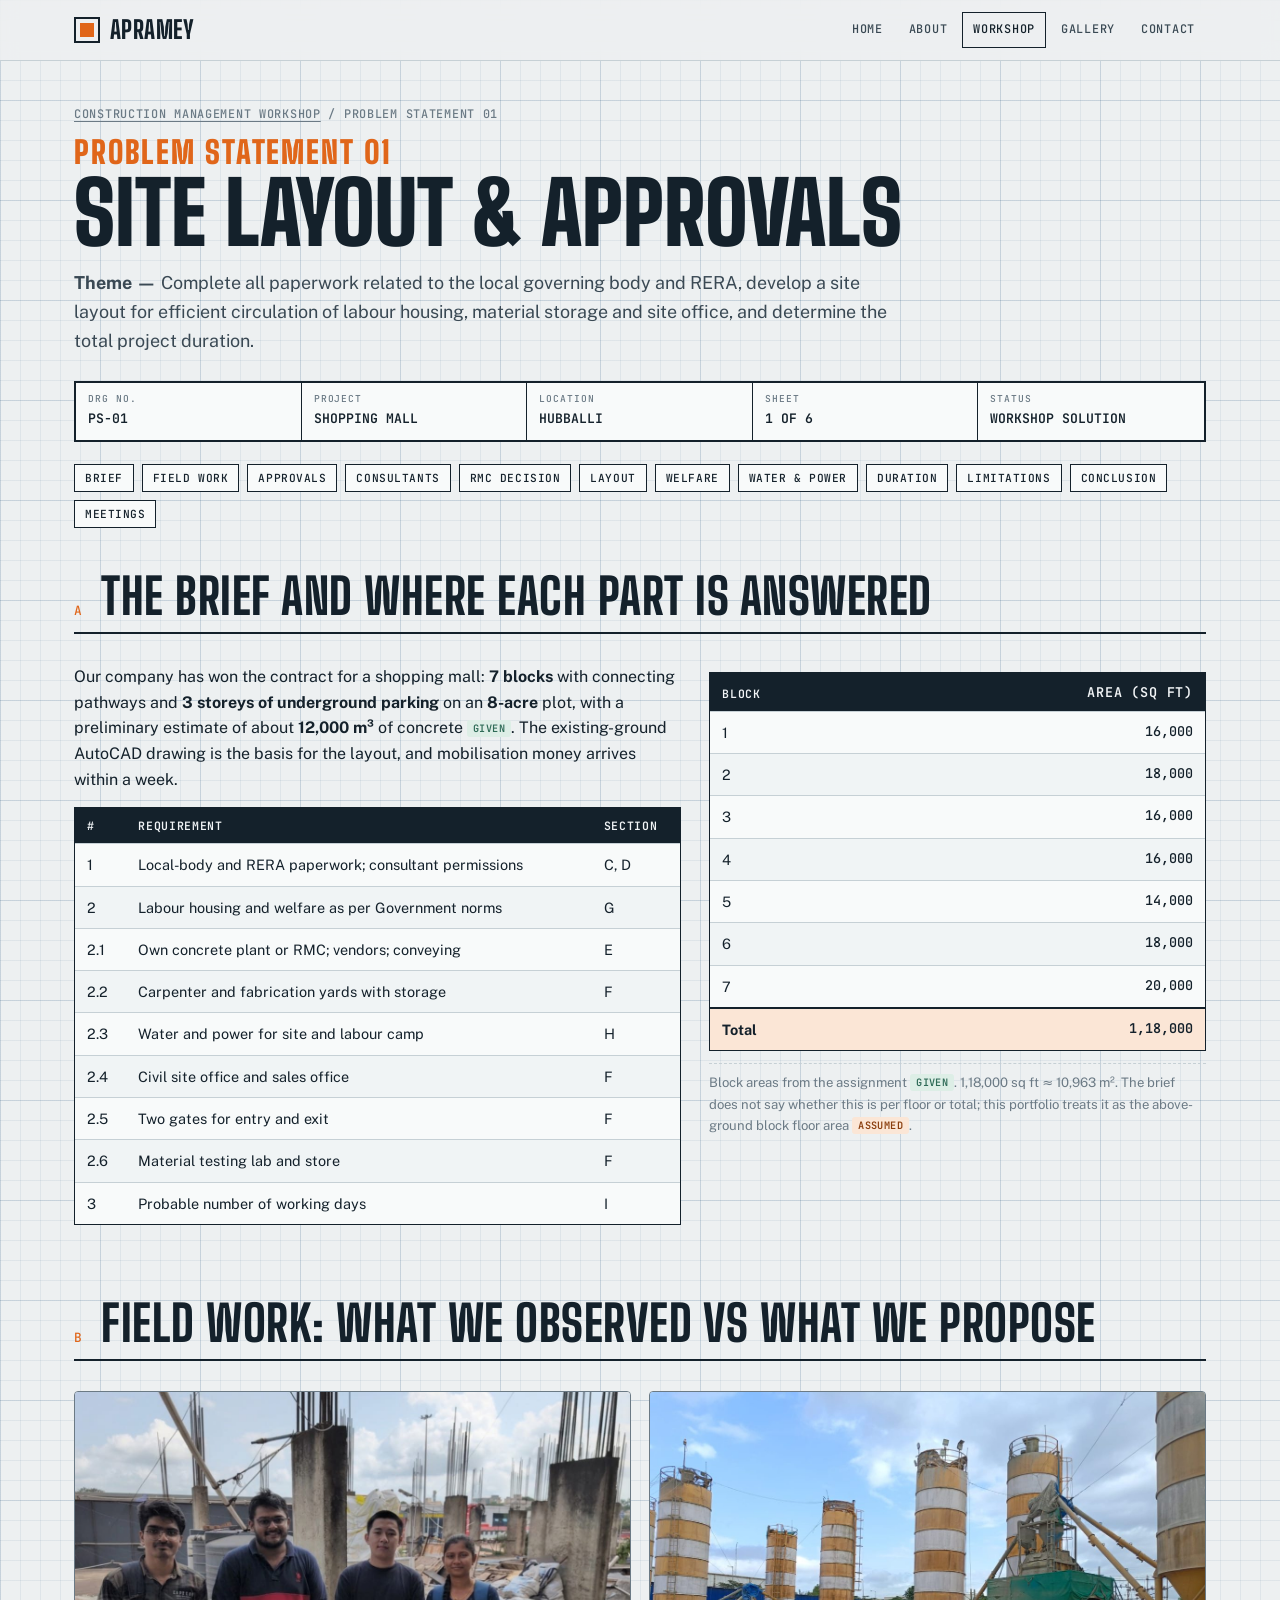
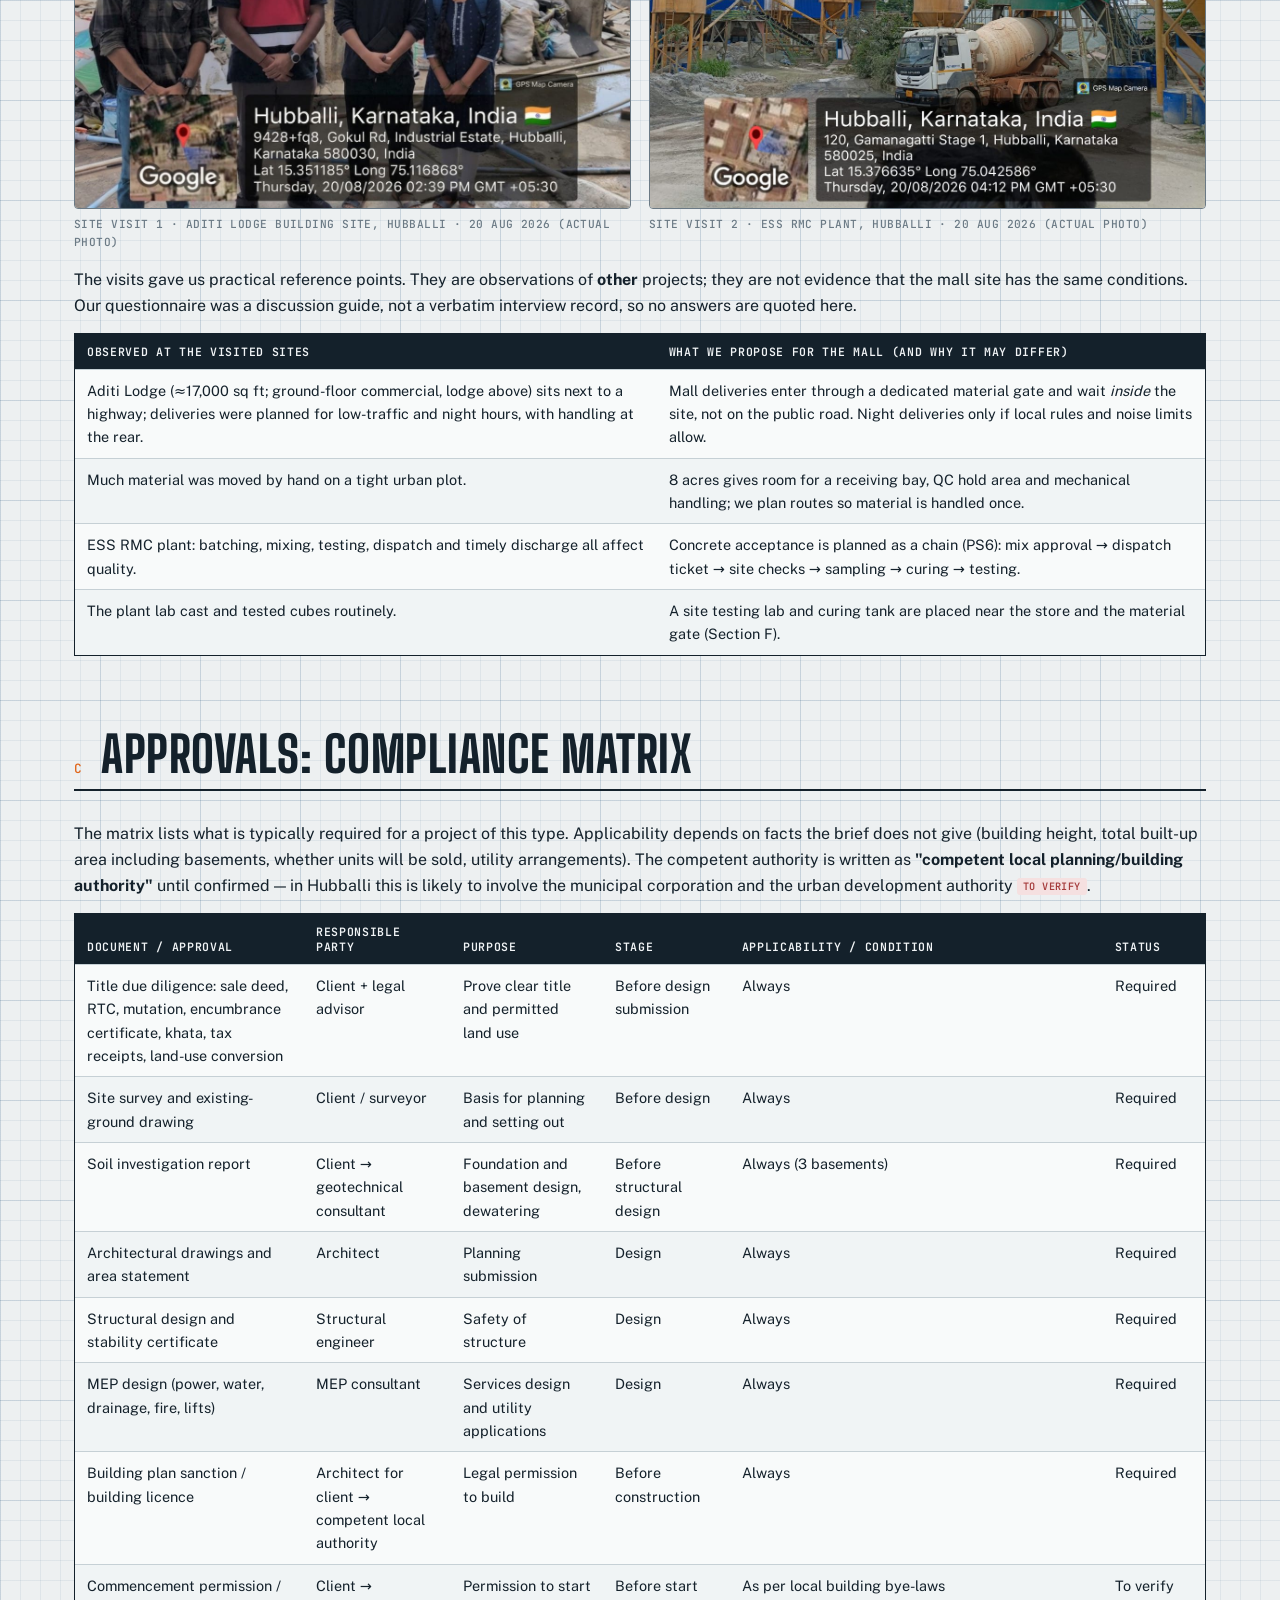
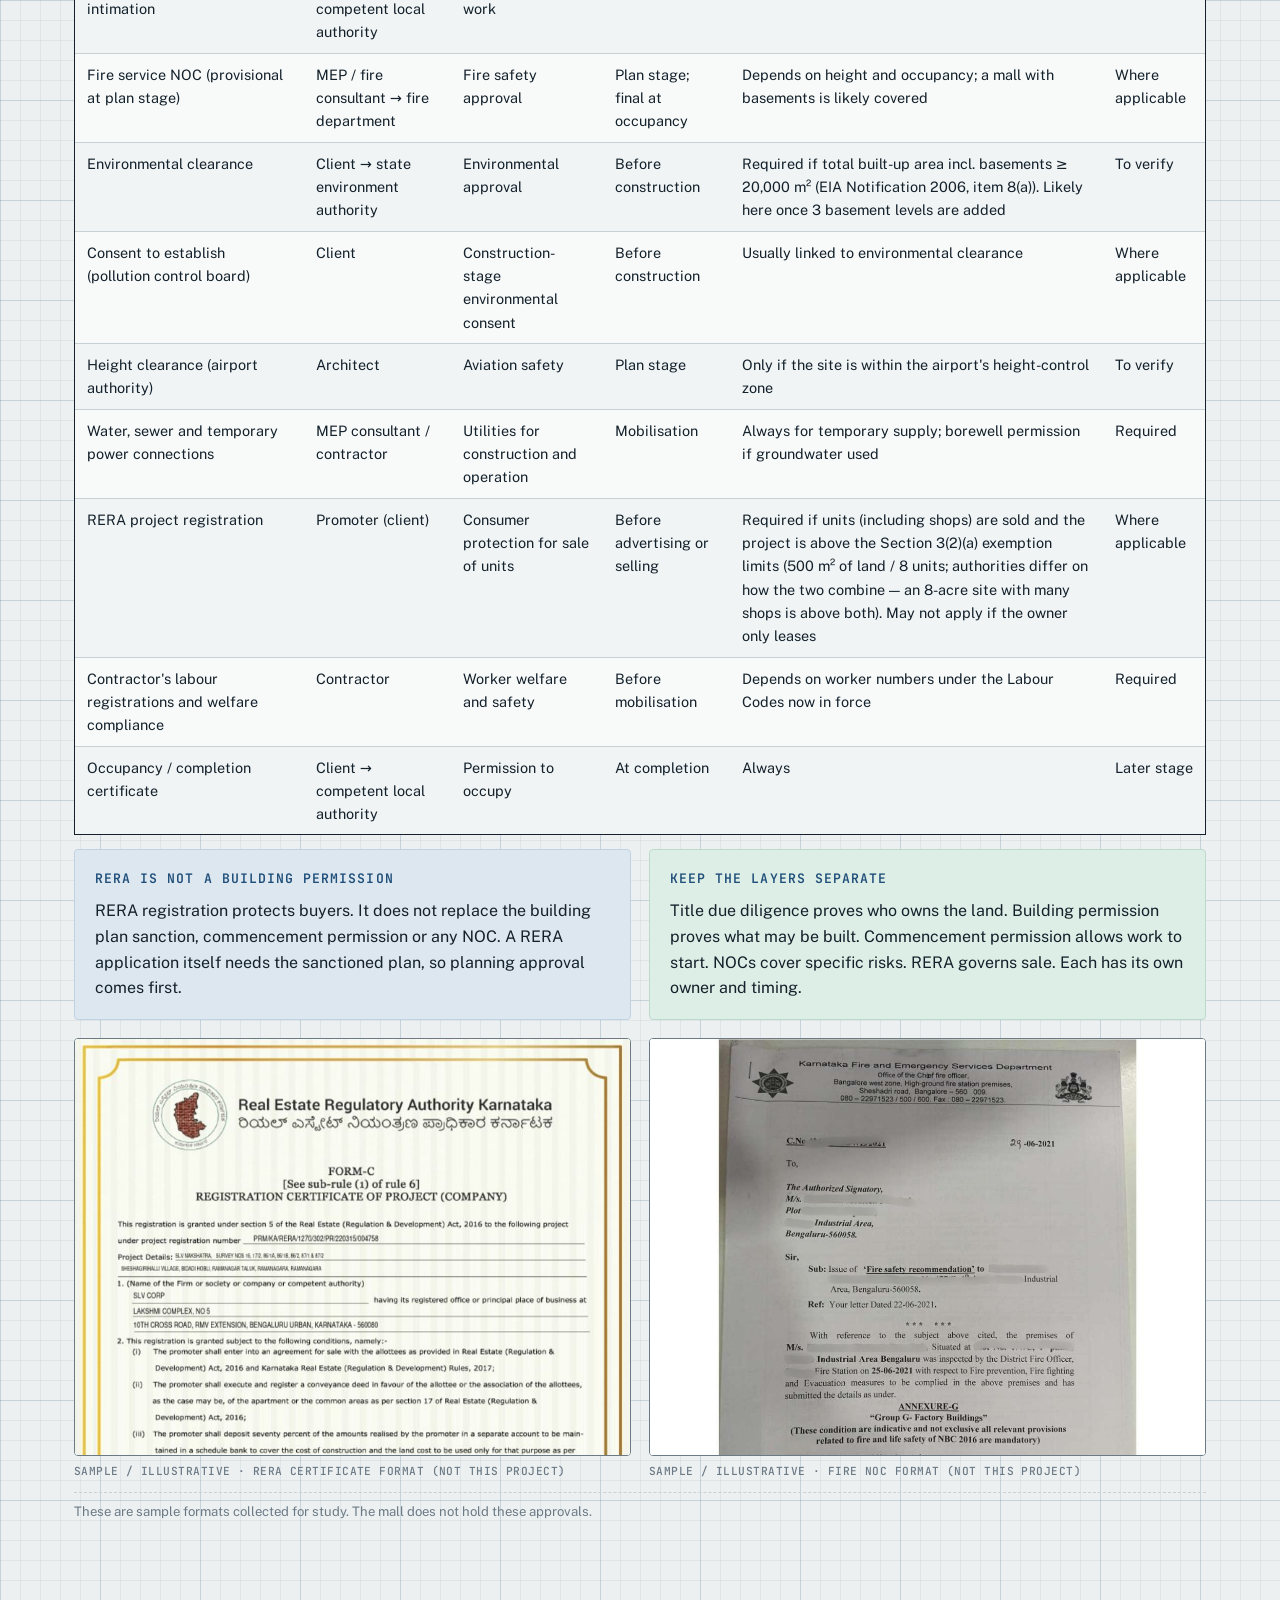
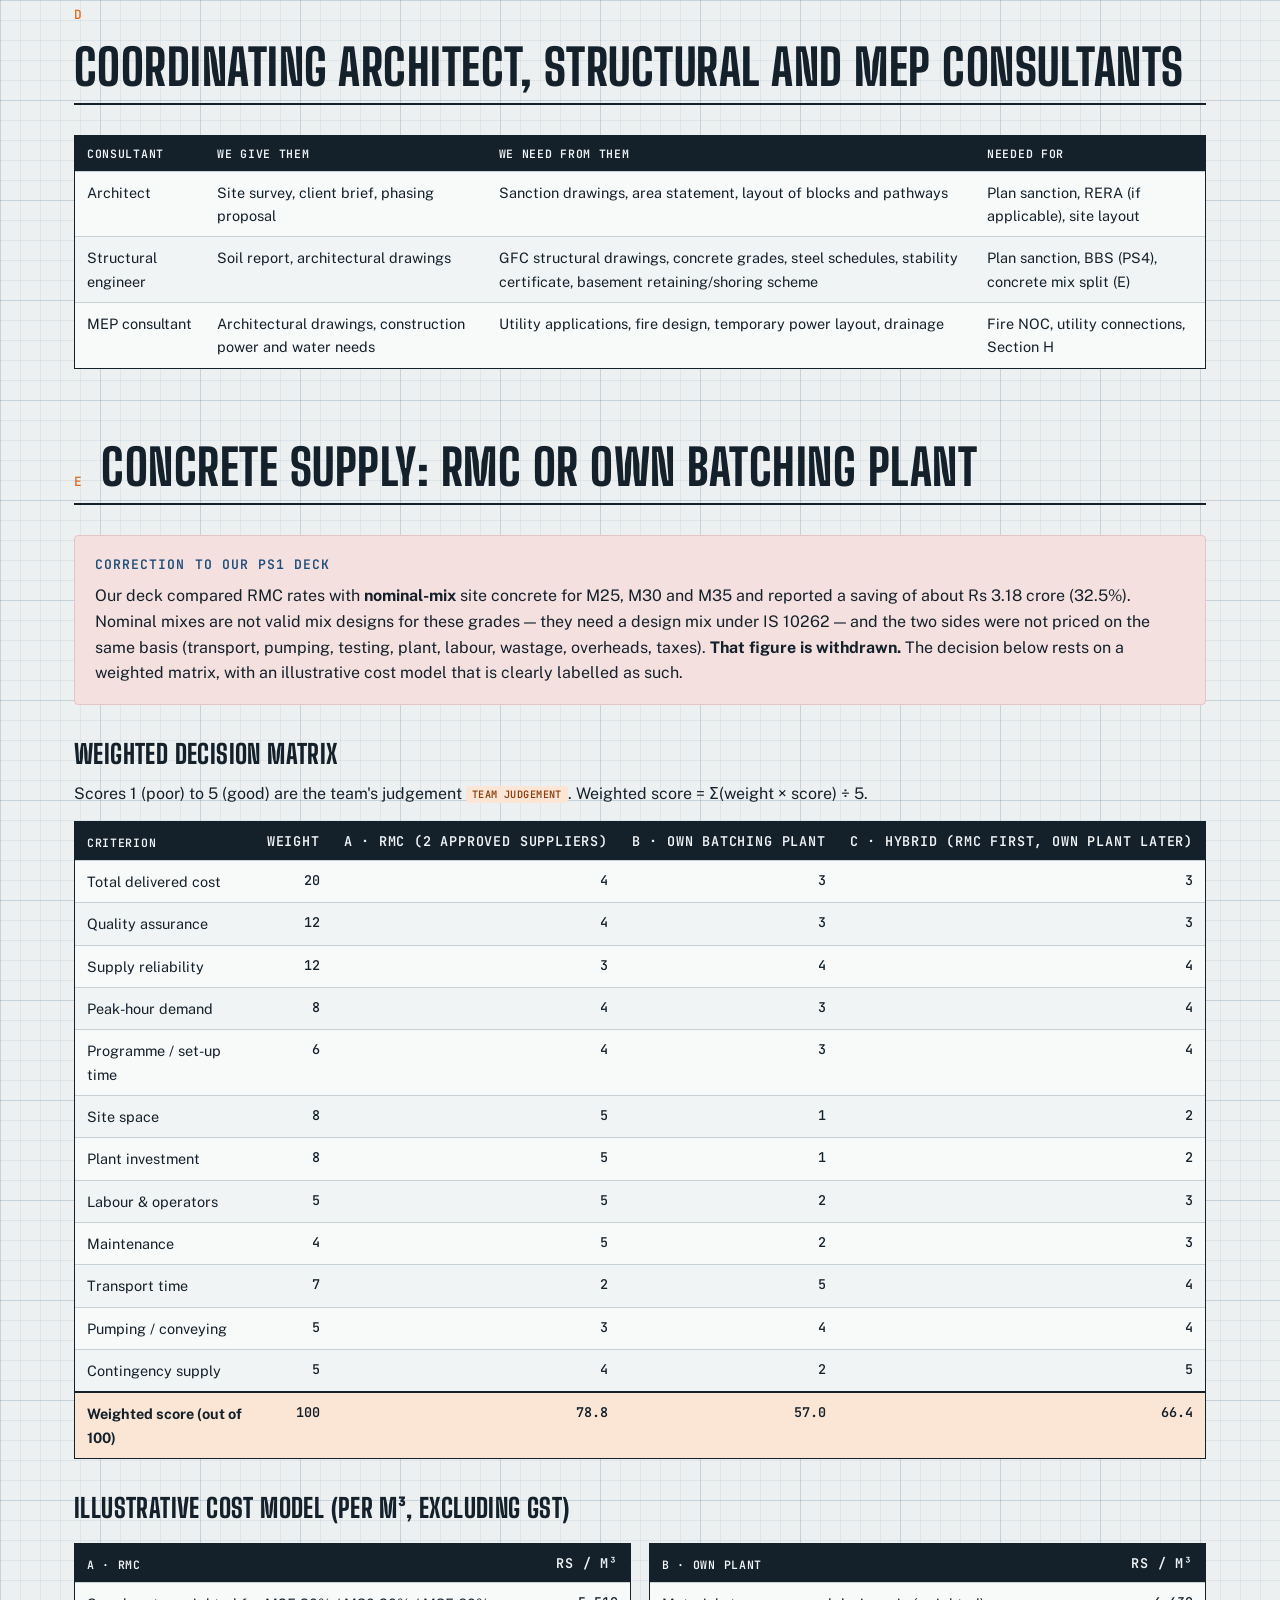
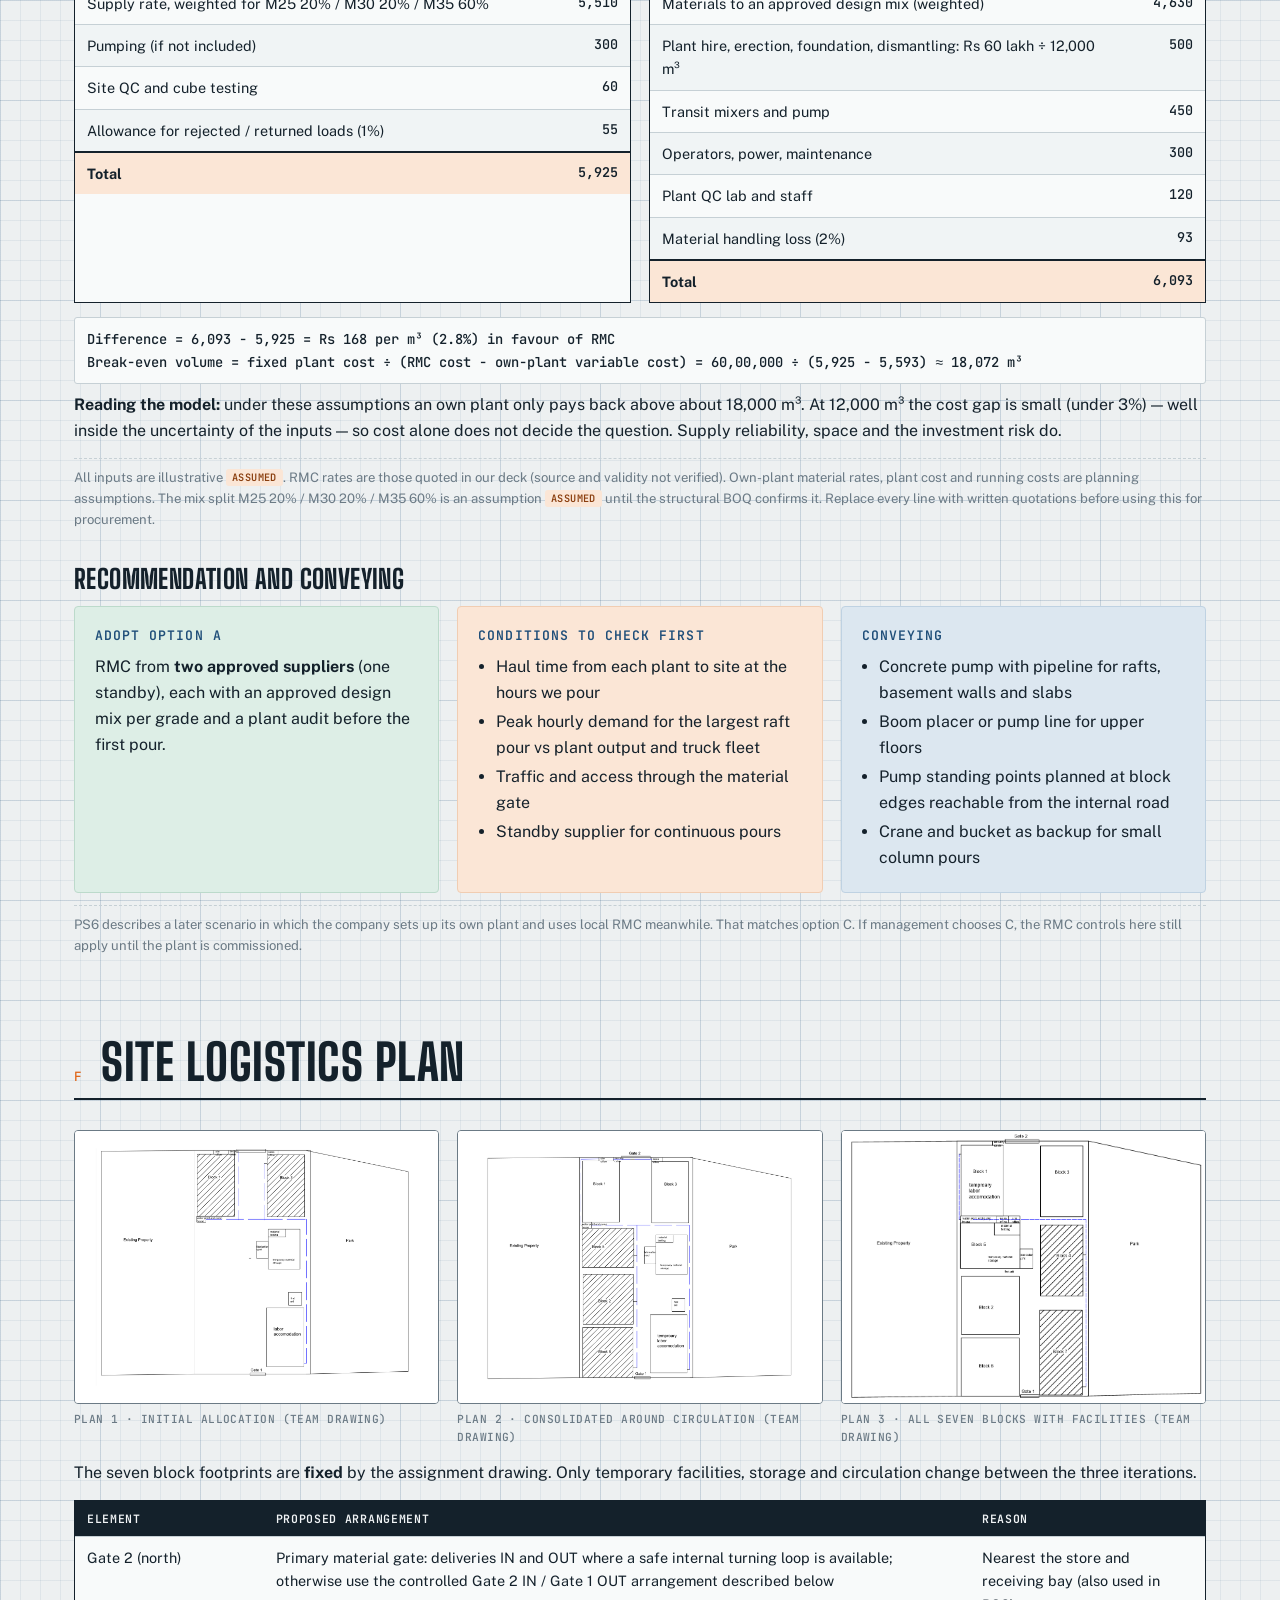
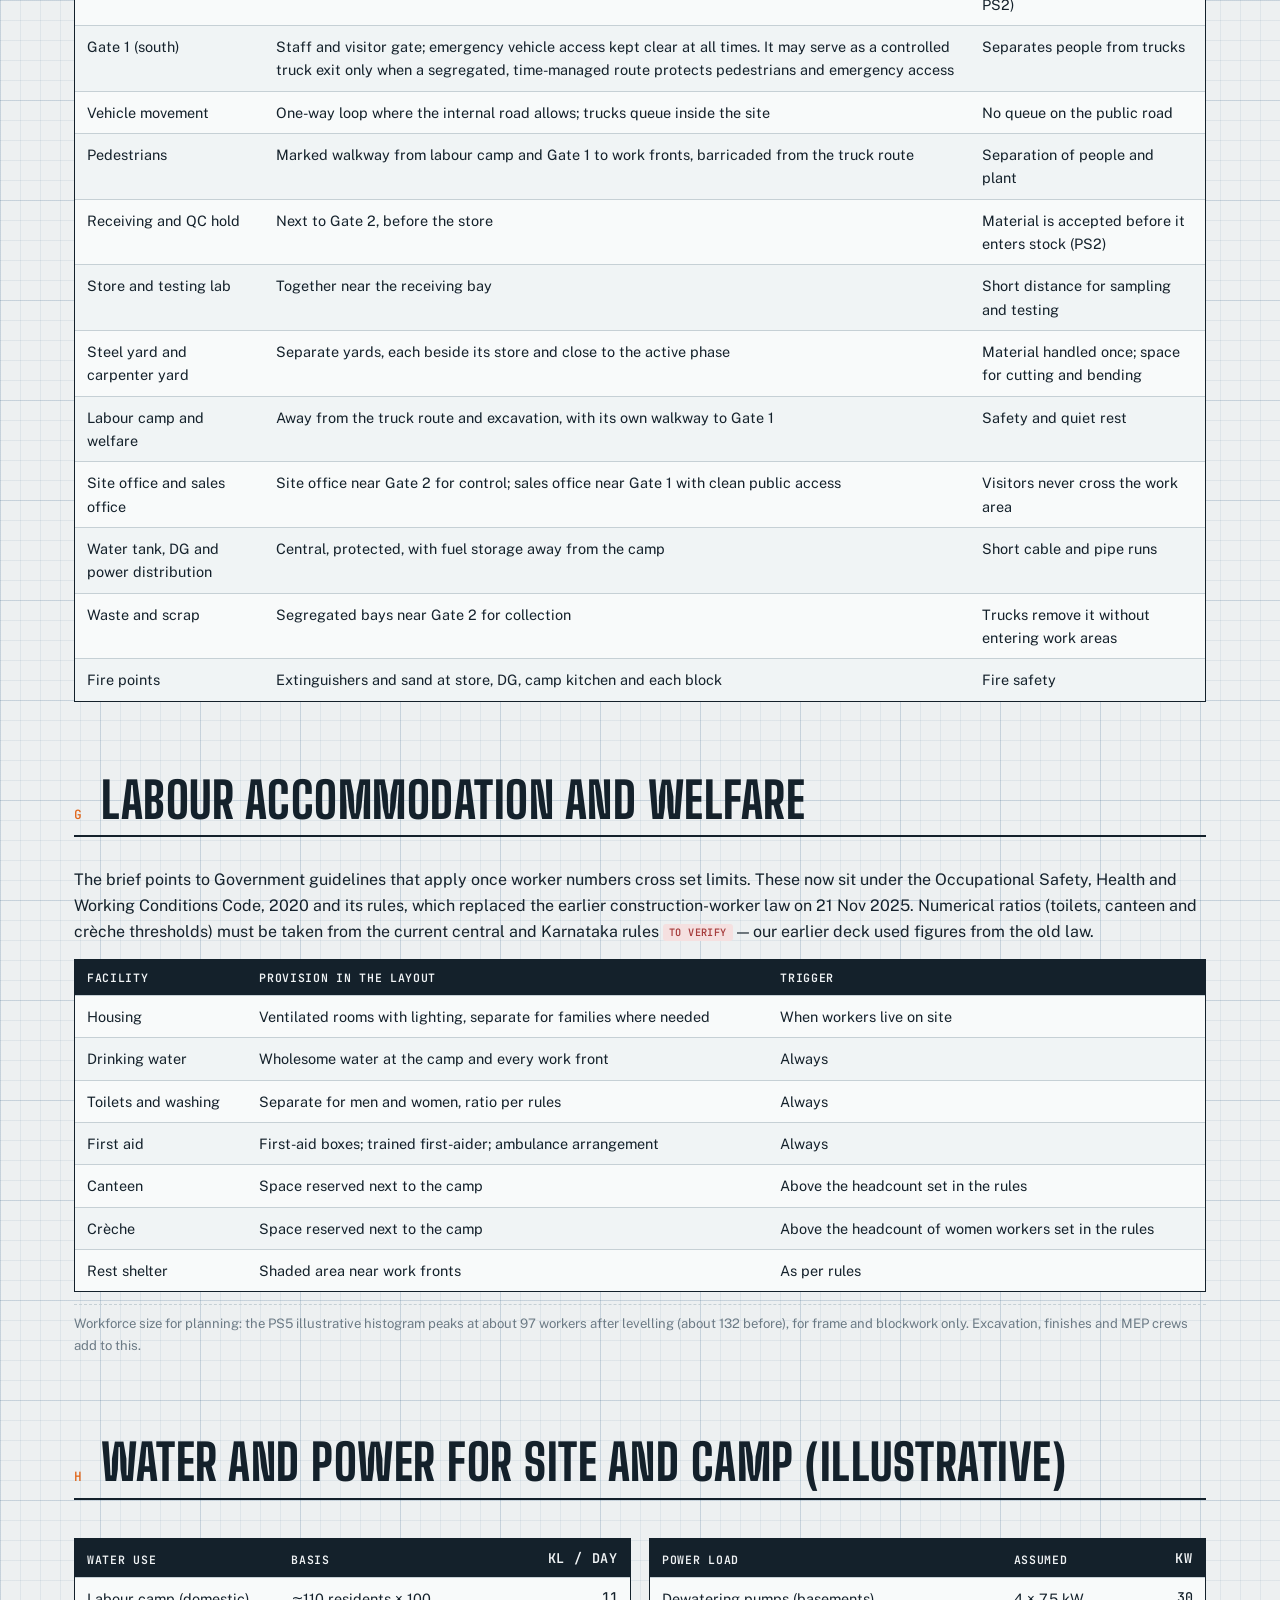
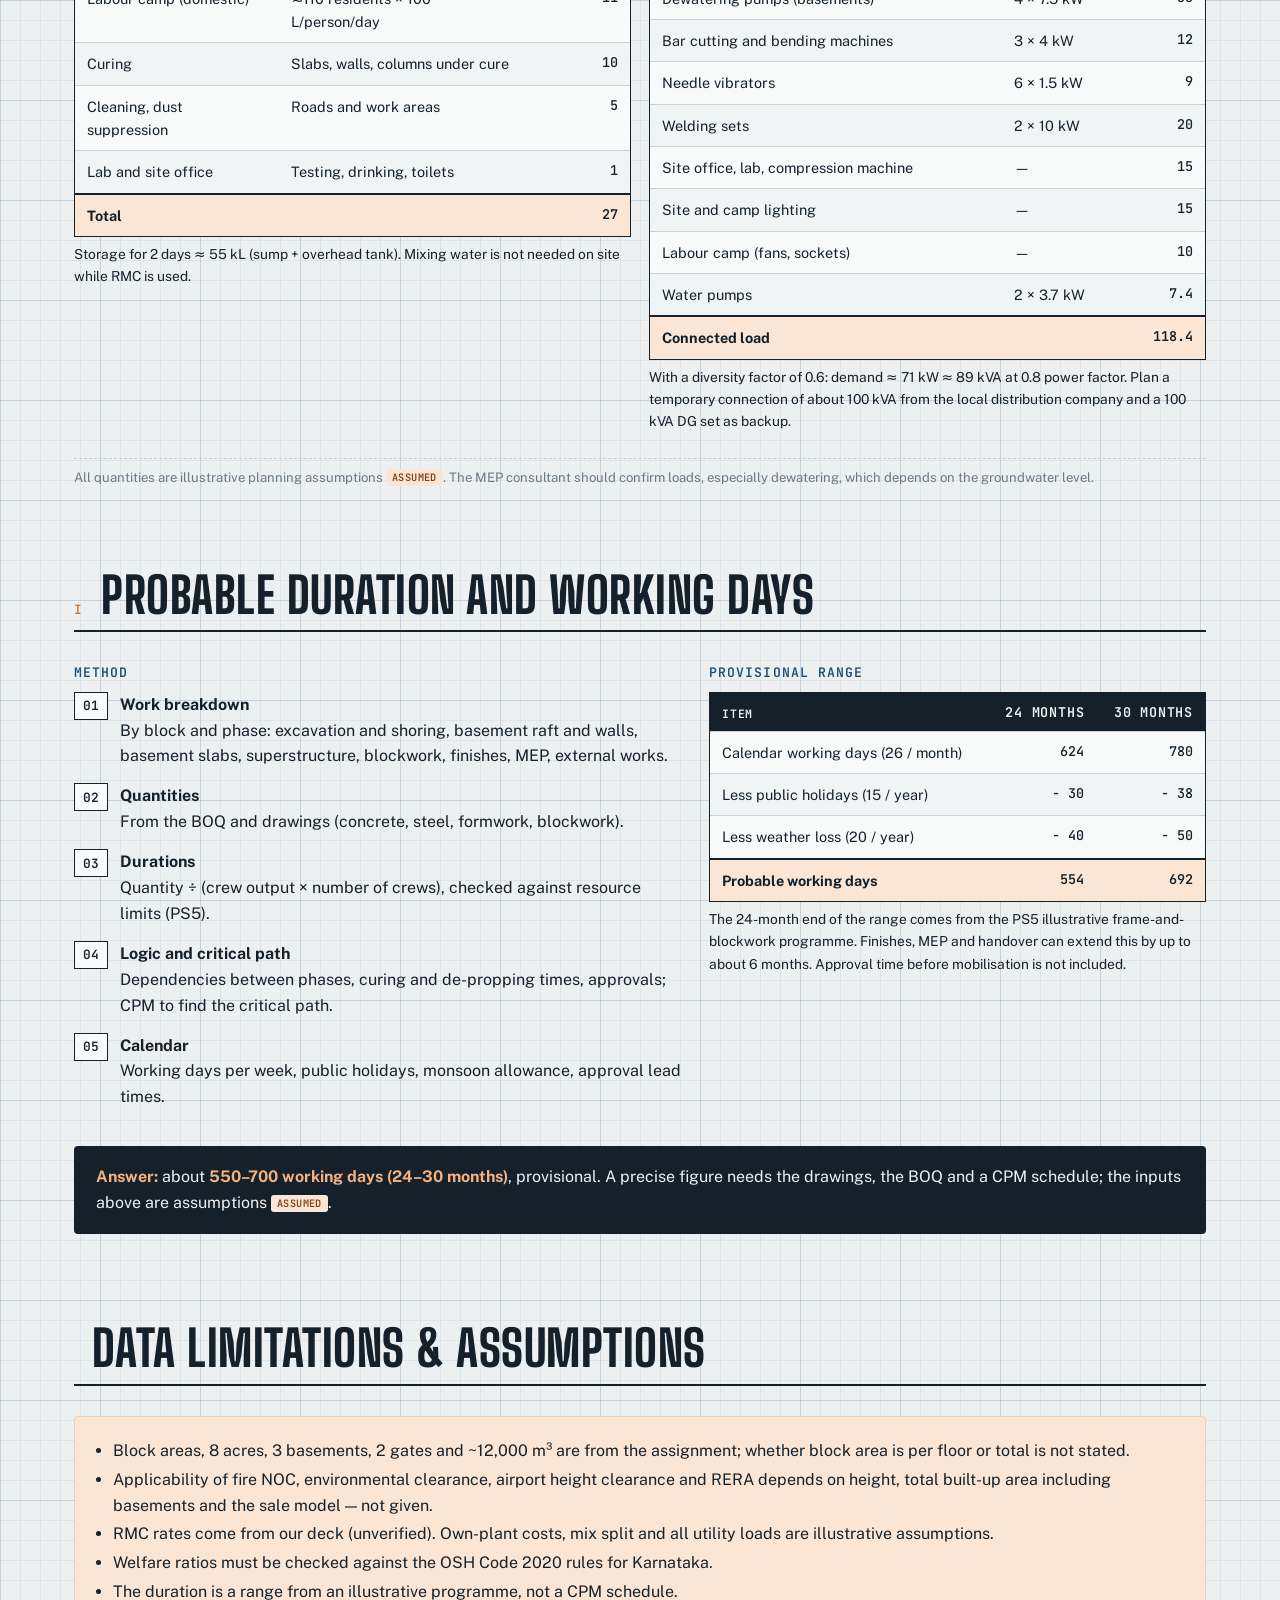
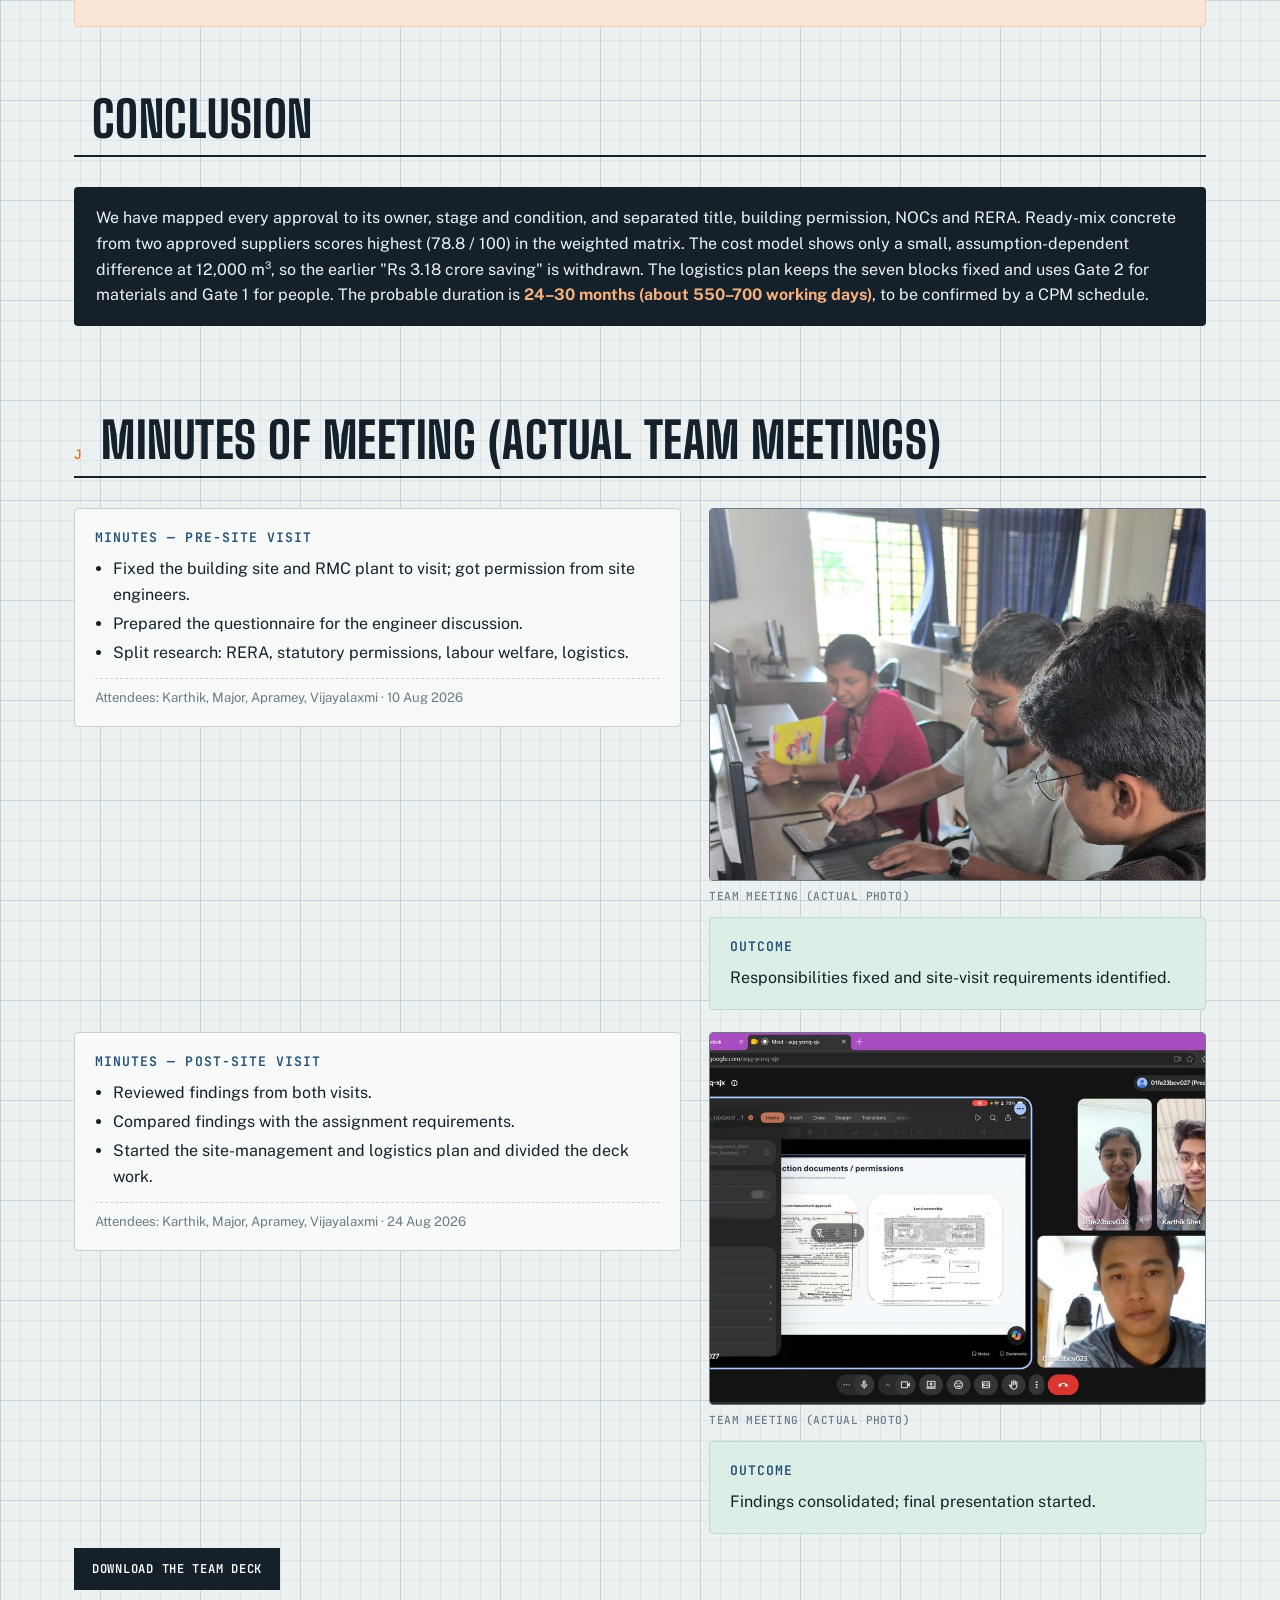
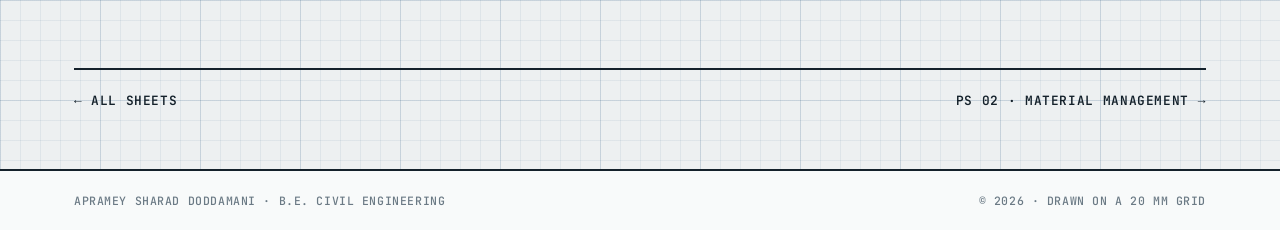
==== work/ps1.html @ 62964478 "Initial commit: CSM portfolio with 6 problem statements" ====
<!DOCTYPE html>
<html lang="en">
<head>
<meta charset="utf-8">
<meta name="viewport" content="width=device-width, initial-scale=1">
<title>PS 01 · Site Layout &amp;amp; Approvals — Apramey</title>
<meta name="description" content="Complete all paperwork related to the local governing body and RERA, develop a site layout for efficient circulation of labour housing, material storage and site office, and determine the total project duration.">
<link rel="icon" href="data:image/svg+xml,%3Csvg xmlns='http://www.w3.org/2000/svg' viewBox='0 0 32 32'%3E%3Crect x='2' y='2' width='28' height='28' fill='none' stroke='%2314212B' stroke-width='4'/%3E%3Crect x='9' y='9' width='14' height='14' fill='%23E0661A'/%3E%3C/svg%3E">

<link rel="stylesheet" href="../assets/css/style.css">
</head>
<body>
<header class="topbar"><div class="wrap"><a class="brand" href="../index.html"><span class="mark"></span><span data-fill="firstName">Apramey</span></a><button class="menu-btn" aria-label="Menu">Menu</button><nav class="nav"><a href="../index.html" class="">Home</a><a href="../index.html#about" class="">About</a><a href="../index.html#workshop" class="on">Workshop</a><a href="../index.html#gallery" class="">Gallery</a><a href="../index.html#contact" class="">Contact</a></nav></div></header>
<main>

<div class="wrap ps-head">
  <div class="crumbs"><a href="../index.html#workshop">Construction Management Workshop</a> / Problem Statement 01</div>
  <h1><small>Problem Statement 01</small>Site Layout &amp; Approvals</h1>
  <p class="theme"><b>Theme —</b> Complete all paperwork related to the local governing body and RERA, develop a site layout for efficient circulation of labour housing, material storage and site office, and determine the total project duration.</p>
  <div class="titleblock"><div><label>Drg no.</label><span>PS-01</span></div><div><label>Project</label><span>Shopping mall</span></div><div><label>Location</label><span>Hubballi</span></div><div><label>Sheet</label><span>1 of 6</span></div><div><label>Status</label><span>Workshop solution</span></div></div>
  <div class="toc"><a href="#brief">Brief</a><a href="#visits">Field work</a><a href="#approvals">Approvals</a><a href="#consultants">Consultants</a><a href="#concrete">RMC decision</a><a href="#layout">Layout</a><a href="#labour">Welfare</a><a href="#utilities">Water &amp; power</a><a href="#duration">Duration</a><a href="#limits">Limitations</a><a href="#conclusion">Conclusion</a><a href="#meetings">Meetings</a></div>
</div>
<div class="wrap ps-body">
<section id="brief" class="rv"><div class="sec-head"><span class="no">A</span><h2>The brief and where each part is answered</h2></div>
<div class="split"><div>
<p>Our company has won the contract for a shopping mall: <b>7 blocks</b> with connecting pathways and <b>3 storeys of underground parking</b> on an
<b>8-acre</b> plot, with a preliminary estimate of about <b>12,000 m³</b> of concrete <span class="pill g">given</span>. The existing-ground AutoCAD drawing is the basis for the layout,
and mobilisation money arrives within a week.</p>
<div class="tbl-wrap "><table><thead><tr><th class="">#</th><th class="">Requirement</th><th class="">Section</th></tr></thead><tbody><tr><td class="">1</td><td class="">Local-body and RERA paperwork; consultant permissions</td><td class="">C, D</td></tr><tr><td class="">2</td><td class="">Labour housing and welfare as per Government norms</td><td class="">G</td></tr><tr><td class="">2.1</td><td class="">Own concrete plant or RMC; vendors; conveying</td><td class="">E</td></tr><tr><td class="">2.2</td><td class="">Carpenter and fabrication yards with storage</td><td class="">F</td></tr><tr><td class="">2.3</td><td class="">Water and power for site and labour camp</td><td class="">H</td></tr><tr><td class="">2.4</td><td class="">Civil site office and sales office</td><td class="">F</td></tr><tr><td class="">2.5</td><td class="">Two gates for entry and exit</td><td class="">F</td></tr><tr><td class="">2.6</td><td class="">Material testing lab and store</td><td class="">F</td></tr><tr><td class="">3</td><td class="">Probable number of working days</td><td class="">I</td></tr></tbody></table></div>
</div><div>
<div class="tbl-wrap "><table><thead><tr><th class="">Block</th><th class="num">Area (sq ft)</th></tr></thead><tbody><tr><td class="">1</td><td class="num">16,000</td></tr><tr><td class="">2</td><td class="num">18,000</td></tr><tr><td class="">3</td><td class="num">16,000</td></tr><tr><td class="">4</td><td class="num">16,000</td></tr><tr><td class="">5</td><td class="num">14,000</td></tr><tr><td class="">6</td><td class="num">18,000</td></tr><tr><td class="">7</td><td class="num">20,000</td></tr><tr class="total"><td class="">Total</td><td class="num">1,18,000</td></tr></tbody></table></div>
<p class="note">Block areas from the assignment <span class="pill g">given</span>. 1,18,000 sq ft ≈ 10,963 m². The brief does not say whether this is per floor or total; this portfolio treats it as the above-ground block floor area <span class="pill a">assumed</span>.</p>
</div></div></section><section id="visits" class="rv"><div class="sec-head"><span class="no">B</span><h2>Field work: what we observed vs what we propose</h2></div>
<div class="grid g2">
  <div><figure class="ph r43 " data-src="../images/ps1-site-visit.jpg" data-label="Site visit 1 — building site"></figure><div class="cap">Site visit 1 · Aditi Lodge building site, Hubballi · 20 Aug 2026 (actual photo)</div></div>
  <div><figure class="ph r43 " data-src="../images/ps1-rmc-visit.jpg" data-label="Site visit 2 — ESS RMC plant"></figure><div class="cap">Site visit 2 · ESS RMC plant, Hubballi · 20 Aug 2026 (actual photo)</div></div>
</div>
<p style="margin-top:16px">The visits gave us practical reference points. They are observations of <b>other</b> projects; they are not evidence that the mall site has the same conditions.
Our questionnaire was a discussion guide, not a verbatim interview record, so no answers are quoted here.</p>
<div class="tbl-wrap "><table><thead><tr><th class="">Observed at the visited sites</th><th class="">What we propose for the mall (and why it may differ)</th></tr></thead><tbody><tr><td class="">Aditi Lodge (≈17,000 sq ft; ground-floor commercial, lodge above) sits next to a highway; deliveries were planned for low-traffic and night hours, with handling at the rear.</td><td class="">Mall deliveries enter through a dedicated material gate and wait <i>inside</i> the site, not on the public road. Night deliveries only if local rules and noise limits allow.</td></tr><tr><td class="">Much material was moved by hand on a tight urban plot.</td><td class="">8 acres gives room for a receiving bay, QC hold area and mechanical handling; we plan routes so material is handled once.</td></tr><tr><td class="">ESS RMC plant: batching, mixing, testing, dispatch and timely discharge all affect quality.</td><td class="">Concrete acceptance is planned as a chain (PS6): mix approval → dispatch ticket → site checks → sampling → curing → testing.</td></tr><tr><td class="">The plant lab cast and tested cubes routinely.</td><td class="">A site testing lab and curing tank are placed near the store and the material gate (Section F).</td></tr></tbody></table></div></section><section id="approvals" class="rv"><div class="sec-head"><span class="no">C</span><h2>Approvals: compliance matrix</h2></div>
<p>The matrix lists what is typically required for a project of this type. Applicability depends on facts the brief does not give (building height, total built-up area including basements,
whether units will be sold, utility arrangements). The competent authority is written as <b>"competent local planning/building authority"</b> until confirmed — in Hubballi this is likely
to involve the municipal corporation and the urban development authority <span class="pill r">to verify</span>.</p>
<div class="tbl-wrap "><table><thead><tr><th class="">Document / approval</th><th class="">Responsible party</th><th class="">Purpose</th><th class="">Stage</th><th class="">Applicability / condition</th><th class="">Status</th></tr></thead><tbody><tr><td class="">Title due diligence: sale deed, RTC, mutation, encumbrance certificate, khata, tax receipts, land-use conversion</td><td class="">Client + legal advisor</td><td class="">Prove clear title and permitted land use</td><td class="">Before design submission</td><td class="">Always</td><td class="">Required</td></tr><tr><td class="">Site survey and existing-ground drawing</td><td class="">Client / surveyor</td><td class="">Basis for planning and setting out</td><td class="">Before design</td><td class="">Always</td><td class="">Required</td></tr><tr><td class="">Soil investigation report</td><td class="">Client → geotechnical consultant</td><td class="">Foundation and basement design, dewatering</td><td class="">Before structural design</td><td class="">Always (3 basements)</td><td class="">Required</td></tr><tr><td class="">Architectural drawings and area statement</td><td class="">Architect</td><td class="">Planning submission</td><td class="">Design</td><td class="">Always</td><td class="">Required</td></tr><tr><td class="">Structural design and stability certificate</td><td class="">Structural engineer</td><td class="">Safety of structure</td><td class="">Design</td><td class="">Always</td><td class="">Required</td></tr><tr><td class="">MEP design (power, water, drainage, fire, lifts)</td><td class="">MEP consultant</td><td class="">Services design and utility applications</td><td class="">Design</td><td class="">Always</td><td class="">Required</td></tr><tr><td class="">Building plan sanction / building licence</td><td class="">Architect for client → competent local authority</td><td class="">Legal permission to build</td><td class="">Before construction</td><td class="">Always</td><td class="">Required</td></tr><tr><td class="">Commencement permission / intimation</td><td class="">Client → competent local authority</td><td class="">Permission to start work</td><td class="">Before start</td><td class="">As per local building bye-laws</td><td class="">To verify</td></tr><tr><td class="">Fire service NOC (provisional at plan stage)</td><td class="">MEP / fire consultant → fire department</td><td class="">Fire safety approval</td><td class="">Plan stage; final at occupancy</td><td class="">Depends on height and occupancy; a mall with basements is likely covered</td><td class="">Where applicable</td></tr><tr><td class="">Environmental clearance</td><td class="">Client → state environment authority</td><td class="">Environmental approval</td><td class="">Before construction</td><td class="">Required if total built-up area incl. basements ≥ 20,000 m² (EIA Notification 2006, item 8(a)). Likely here once 3 basement levels are added</td><td class="">To verify</td></tr><tr><td class="">Consent to establish (pollution control board)</td><td class="">Client</td><td class="">Construction-stage environmental consent</td><td class="">Before construction</td><td class="">Usually linked to environmental clearance</td><td class="">Where applicable</td></tr><tr><td class="">Height clearance (airport authority)</td><td class="">Architect</td><td class="">Aviation safety</td><td class="">Plan stage</td><td class="">Only if the site is within the airport's height-control zone</td><td class="">To verify</td></tr><tr><td class="">Water, sewer and temporary power connections</td><td class="">MEP consultant / contractor</td><td class="">Utilities for construction and operation</td><td class="">Mobilisation</td><td class="">Always for temporary supply; borewell permission if groundwater used</td><td class="">Required</td></tr><tr><td class="">RERA project registration</td><td class="">Promoter (client)</td><td class="">Consumer protection for sale of units</td><td class="">Before advertising or selling</td><td class="">Required if units (including shops) are sold and the project is above the Section 3(2)(a) exemption limits (500 m² of land / 8 units; authorities differ on how the two combine — an 8-acre site with many shops is above both). May not apply if the owner only leases</td><td class="">Where applicable</td></tr><tr><td class="">Contractor's labour registrations and welfare compliance</td><td class="">Contractor</td><td class="">Worker welfare and safety</td><td class="">Before mobilisation</td><td class="">Depends on worker numbers under the Labour Codes now in force</td><td class="">Required</td></tr><tr><td class="">Occupancy / completion certificate</td><td class="">Client → competent local authority</td><td class="">Permission to occupy</td><td class="">At completion</td><td class="">Always</td><td class="">Later stage</td></tr></tbody></table></div>
<div class="grid g2" style="margin-top:14px">
<div class="card blue"><h4>RERA is not a building permission</h4><p>RERA registration protects buyers. It does not replace the building plan sanction, commencement permission or any NOC. A RERA application itself needs the sanctioned plan, so planning approval comes first.</p></div>
<div class="card green"><h4>Keep the layers separate</h4><p>Title due diligence proves who owns the land. Building permission proves what may be built. Commencement permission allows work to start. NOCs cover specific risks. RERA governs sale. Each has its own owner and timing.</p></div>
</div>
<div class="grid g2" style="margin-top:18px">
  <div><figure class="ph r43 contain" data-src="../images/ps1-rera.jpg" data-label="RERA registration certificate (sample)"></figure><div class="cap">Sample / illustrative · RERA certificate format (not this project)</div></div>
  <div><figure class="ph r43 contain" data-src="../images/ps1-fire-noc.jpg" data-label="Fire NOC (sample)"></figure><div class="cap">Sample / illustrative · Fire NOC format (not this project)</div></div>
</div>
<p class="note">These are sample formats collected for study. The mall does not hold these approvals.</p></section><section id="consultants" class="rv"><div class="sec-head"><span class="no">D</span><h2>Coordinating architect, structural and MEP consultants</h2></div><div class="tbl-wrap "><table><thead><tr><th class="">Consultant</th><th class="">We give them</th><th class="">We need from them</th><th class="">Needed for</th></tr></thead><tbody><tr><td class="">Architect</td><td class="">Site survey, client brief, phasing proposal</td><td class="">Sanction drawings, area statement, layout of blocks and pathways</td><td class="">Plan sanction, RERA (if applicable), site layout</td></tr><tr><td class="">Structural engineer</td><td class="">Soil report, architectural drawings</td><td class="">GFC structural drawings, concrete grades, steel schedules, stability certificate, basement retaining/shoring scheme</td><td class="">Plan sanction, BBS (PS4), concrete mix split (E)</td></tr><tr><td class="">MEP consultant</td><td class="">Architectural drawings, construction power and water needs</td><td class="">Utility applications, fire design, temporary power layout, drainage</td><td class="">Fire NOC, utility connections, Section H</td></tr></tbody></table></div></section><section id="concrete" class="rv"><div class="sec-head"><span class="no">E</span><h2>Concrete supply: RMC or own batching plant</h2></div>
<div class="card red"><h4>Correction to our PS1 deck</h4>
<p>Our deck compared RMC rates with <b>nominal-mix</b> site concrete for M25, M30 and M35 and reported a saving of about Rs 3.18 crore (32.5%). Nominal mixes are not valid mix designs for these grades — they need a
design mix under IS 10262 — and the two sides were not priced on the same basis (transport, pumping, testing, plant, labour, wastage, overheads, taxes). <b>That figure is withdrawn.</b> The decision below rests on a weighted
matrix, with an illustrative cost model that is clearly labelled as such.</p></div>
<h3>Weighted decision matrix</h3>
<p>Scores 1 (poor) to 5 (good) are the team's judgement <span class="pill a">team judgement</span>. Weighted score = Σ(weight × score) ÷ 5.</p>
<div class="tbl-wrap "><table><thead><tr><th class="">Criterion</th><th class="num">Weight</th><th class="num">A · RMC (2 approved suppliers)</th><th class="num">B · Own batching plant</th><th class="num">C · Hybrid (RMC first, own plant later)</th></tr></thead><tbody><tr><td class="">Total delivered cost</td><td class="num">20</td><td class="num">4</td><td class="num">3</td><td class="num">3</td></tr><tr><td class="">Quality assurance</td><td class="num">12</td><td class="num">4</td><td class="num">3</td><td class="num">3</td></tr><tr><td class="">Supply reliability</td><td class="num">12</td><td class="num">3</td><td class="num">4</td><td class="num">4</td></tr><tr><td class="">Peak-hour demand</td><td class="num">8</td><td class="num">4</td><td class="num">3</td><td class="num">4</td></tr><tr><td class="">Programme / set-up time</td><td class="num">6</td><td class="num">4</td><td class="num">3</td><td class="num">4</td></tr><tr><td class="">Site space</td><td class="num">8</td><td class="num">5</td><td class="num">1</td><td class="num">2</td></tr><tr><td class="">Plant investment</td><td class="num">8</td><td class="num">5</td><td class="num">1</td><td class="num">2</td></tr><tr><td class="">Labour & operators</td><td class="num">5</td><td class="num">5</td><td class="num">2</td><td class="num">3</td></tr><tr><td class="">Maintenance</td><td class="num">4</td><td class="num">5</td><td class="num">2</td><td class="num">3</td></tr><tr><td class="">Transport time</td><td class="num">7</td><td class="num">2</td><td class="num">5</td><td class="num">4</td></tr><tr><td class="">Pumping / conveying</td><td class="num">5</td><td class="num">3</td><td class="num">4</td><td class="num">4</td></tr><tr><td class="">Contingency supply</td><td class="num">5</td><td class="num">4</td><td class="num">2</td><td class="num">5</td></tr><tr class="total"><td class="">Weighted score (out of 100)</td><td class="num">100</td><td class="num">78.8</td><td class="num">57.0</td><td class="num">66.4</td></tr></tbody></table></div>
<h3>Illustrative cost model (per m³, excluding GST)</h3>
<div class="grid g2">
<div class="tbl-wrap "><table><thead><tr><th class="">A · RMC</th><th class="num">Rs / m³</th></tr></thead><tbody><tr><td class="">Supply rate, weighted for M25 20% / M30 20% / M35 60%</td><td class="num">5,510</td></tr><tr><td class="">Pumping (if not included)</td><td class="num">300</td></tr><tr><td class="">Site QC and cube testing</td><td class="num">60</td></tr><tr><td class="">Allowance for rejected / returned loads (1%)</td><td class="num">55</td></tr><tr class="total"><td class="">Total</td><td class="num">5,925</td></tr></tbody></table></div>
<div class="tbl-wrap "><table><thead><tr><th class="">B · Own plant</th><th class="num">Rs / m³</th></tr></thead><tbody><tr><td class="">Materials to an approved design mix (weighted)</td><td class="num">4,630</td></tr><tr><td class="">Plant hire, erection, foundation, dismantling: Rs 60 lakh ÷ 12,000 m³</td><td class="num">500</td></tr><tr><td class="">Transit mixers and pump</td><td class="num">450</td></tr><tr><td class="">Operators, power, maintenance</td><td class="num">300</td></tr><tr><td class="">Plant QC lab and staff</td><td class="num">120</td></tr><tr><td class="">Material handling loss (2%)</td><td class="num">93</td></tr><tr class="total"><td class="">Total</td><td class="num">6,093</td></tr></tbody></table></div>
</div>
<div class="eq">Difference = 6,093 − 5,925 = Rs 168 per m³ (2.8%) in favour of RMC<br>
Break-even volume = fixed plant cost ÷ (RMC cost − own-plant variable cost) = 60,00,000 ÷ (5,925 − 5,593) ≈ 18,072 m³</div>
<p><b>Reading the model:</b> under these assumptions an own plant only pays back above about 18,000 m³. At 12,000 m³ the cost gap is small (under 3%) — well inside the uncertainty of the inputs — so cost alone does not decide the question.
Supply reliability, space and the investment risk do.</p>
<p class="note">All inputs are illustrative <span class="pill a">assumed</span>. RMC rates are those quoted in our deck (source and validity not verified). Own-plant material rates, plant cost and running costs are planning assumptions. The mix split M25 20% / M30 20% / M35 60% is an assumption <span class="pill a">assumed</span> until the structural BOQ confirms it. Replace every line with written quotations before using this for procurement.</p>
<h3>Recommendation and conveying</h3>
<div class="grid g3">
<div class="card green"><h4>Adopt option A</h4><p>RMC from <b>two approved suppliers</b> (one standby), each with an approved design mix per grade and a plant audit before the first pour.</p></div>
<div class="card orange"><h4>Conditions to check first</h4><ul class="tight"><li>Haul time from each plant to site at the hours we pour</li><li>Peak hourly demand for the largest raft pour vs plant output and truck fleet</li><li>Traffic and access through the material gate</li><li>Standby supplier for continuous pours</li></ul></div>
<div class="card blue"><h4>Conveying</h4><ul class="tight"><li>Concrete pump with pipeline for rafts, basement walls and slabs</li><li>Boom placer or pump line for upper floors</li><li>Pump standing points planned at block edges reachable from the internal road</li><li>Crane and bucket as backup for small column pours</li></ul></div>
</div>
<p class="note">PS6 describes a later scenario in which the company sets up its own plant and uses local RMC meanwhile. That matches option C. If management chooses C, the RMC controls here still apply until the plant is commissioned.</p></section><section id="layout" class="rv"><div class="sec-head"><span class="no">F</span><h2>Site logistics plan</h2></div>
<div class="grid g3">
  <div><figure class="ph r43 contain" data-src="../images/ps1-plan-1.png" data-label="Plan 1 — initial arrangement"></figure><div class="cap">Plan 1 · initial allocation (team drawing)</div></div>
  <div><figure class="ph r43 contain" data-src="../images/ps1-plan-2.png" data-label="Plan 2 — refined arrangement"></figure><div class="cap">Plan 2 · consolidated around circulation (team drawing)</div></div>
  <div><figure class="ph r43 contain" data-src="../images/ps1-plan-3.png" data-label="Plan 3 — workable logistics"></figure><div class="cap">Plan 3 · all seven blocks with facilities (team drawing)</div></div>
</div>
<p style="margin-top:14px">The seven block footprints are <b>fixed</b> by the assignment drawing. Only temporary facilities, storage and circulation change between the three iterations.</p>
<div class="tbl-wrap "><table><thead><tr><th class="">Element</th><th class="">Proposed arrangement</th><th class="">Reason</th></tr></thead><tbody><tr><td class="">Gate 2 (north)</td><td class="">Primary material gate: deliveries IN and OUT where a safe internal turning loop is available; otherwise use the controlled Gate 2 IN / Gate 1 OUT arrangement described below</td><td class="">Nearest the store and receiving bay (also used in PS2)</td></tr><tr><td class="">Gate 1 (south)</td><td class="">Staff and visitor gate; emergency vehicle access kept clear at all times. It may serve as a controlled truck exit only when a segregated, time-managed route protects pedestrians and emergency access</td><td class="">Separates people from trucks</td></tr><tr><td class="">Vehicle movement</td><td class="">One-way loop where the internal road allows; trucks queue inside the site</td><td class="">No queue on the public road</td></tr><tr><td class="">Pedestrians</td><td class="">Marked walkway from labour camp and Gate 1 to work fronts, barricaded from the truck route</td><td class="">Separation of people and plant</td></tr><tr><td class="">Receiving and QC hold</td><td class="">Next to Gate 2, before the store</td><td class="">Material is accepted before it enters stock (PS2)</td></tr><tr><td class="">Store and testing lab</td><td class="">Together near the receiving bay</td><td class="">Short distance for sampling and testing</td></tr><tr><td class="">Steel yard and carpenter yard</td><td class="">Separate yards, each beside its store and close to the active phase</td><td class="">Material handled once; space for cutting and bending</td></tr><tr><td class="">Labour camp and welfare</td><td class="">Away from the truck route and excavation, with its own walkway to Gate 1</td><td class="">Safety and quiet rest</td></tr><tr><td class="">Site office and sales office</td><td class="">Site office near Gate 2 for control; sales office near Gate 1 with clean public access</td><td class="">Visitors never cross the work area</td></tr><tr><td class="">Water tank, DG and power distribution</td><td class="">Central, protected, with fuel storage away from the camp</td><td class="">Short cable and pipe runs</td></tr><tr><td class="">Waste and scrap</td><td class="">Segregated bays near Gate 2 for collection</td><td class="">Trucks remove it without entering work areas</td></tr><tr><td class="">Fire points</td><td class="">Extinguishers and sand at store, DG, camp kitchen and each block</td><td class="">Fire safety</td></tr></tbody></table></div></section><section id="labour" class="rv"><div class="sec-head"><span class="no">G</span><h2>Labour accommodation and welfare</h2></div>
<p>The brief points to Government guidelines that apply once worker numbers cross set limits. These now sit under the Occupational Safety, Health and Working Conditions Code, 2020 and its rules, which replaced the
earlier construction-worker law on 21 Nov 2025. Numerical ratios (toilets, canteen and crèche thresholds) must be taken from the current central and Karnataka rules <span class="pill r">to verify</span> — our earlier deck used figures from the old law.</p>
<div class="tbl-wrap "><table><thead><tr><th class="">Facility</th><th class="">Provision in the layout</th><th class="">Trigger</th></tr></thead><tbody><tr><td class="">Housing</td><td class="">Ventilated rooms with lighting, separate for families where needed</td><td class="">When workers live on site</td></tr><tr><td class="">Drinking water</td><td class="">Wholesome water at the camp and every work front</td><td class="">Always</td></tr><tr><td class="">Toilets and washing</td><td class="">Separate for men and women, ratio per rules</td><td class="">Always</td></tr><tr><td class="">First aid</td><td class="">First-aid boxes; trained first-aider; ambulance arrangement</td><td class="">Always</td></tr><tr><td class="">Canteen</td><td class="">Space reserved next to the camp</td><td class="">Above the headcount set in the rules</td></tr><tr><td class="">Crèche</td><td class="">Space reserved next to the camp</td><td class="">Above the headcount of women workers set in the rules</td></tr><tr><td class="">Rest shelter</td><td class="">Shaded area near work fronts</td><td class="">As per rules</td></tr></tbody></table></div>
<p class="note">Workforce size for planning: the PS5 illustrative histogram peaks at about 97 workers after levelling (about 132 before), for frame and blockwork only. Excavation, finishes and MEP crews add to this.</p></section><section id="utilities" class="rv"><div class="sec-head"><span class="no">H</span><h2>Water and power for site and camp (illustrative)</h2></div>
<div class="grid g2">
<div><div class="tbl-wrap "><table><thead><tr><th class="">Water use</th><th class="">Basis</th><th class="num">kL / day</th></tr></thead><tbody><tr><td class="">Labour camp (domestic)</td><td class="">≈110 residents × 100 L/person/day</td><td class="num">11</td></tr><tr><td class="">Curing</td><td class="">Slabs, walls, columns under cure</td><td class="num">10</td></tr><tr><td class="">Cleaning, dust suppression</td><td class="">Roads and work areas</td><td class="num">5</td></tr><tr><td class="">Lab and site office</td><td class="">Testing, drinking, toilets</td><td class="num">1</td></tr><tr class="total"><td class="">Total</td><td class=""></td><td class="num">27</td></tr></tbody></table></div>
<p class="small">Storage for 2 days ≈ 55 kL (sump + overhead tank). Mixing water is not needed on site while RMC is used.</p></div>
<div><div class="tbl-wrap "><table><thead><tr><th class="">Power load</th><th class="">Assumed</th><th class="num">kW</th></tr></thead><tbody><tr><td class="">Dewatering pumps (basements)</td><td class="">4 × 7.5 kW</td><td class="num">30</td></tr><tr><td class="">Bar cutting and bending machines</td><td class="">3 × 4 kW</td><td class="num">12</td></tr><tr><td class="">Needle vibrators</td><td class="">6 × 1.5 kW</td><td class="num">9</td></tr><tr><td class="">Welding sets</td><td class="">2 × 10 kW</td><td class="num">20</td></tr><tr><td class="">Site office, lab, compression machine</td><td class="">—</td><td class="num">15</td></tr><tr><td class="">Site and camp lighting</td><td class="">—</td><td class="num">15</td></tr><tr><td class="">Labour camp (fans, sockets)</td><td class="">—</td><td class="num">10</td></tr><tr><td class="">Water pumps</td><td class="">2 × 3.7 kW</td><td class="num">7.4</td></tr><tr class="total"><td class="">Connected load</td><td class=""></td><td class="num">118.4</td></tr></tbody></table></div>
<p class="small">With a diversity factor of 0.6: demand ≈ 71 kW ≈ 89 kVA at 0.8 power factor. Plan a temporary connection of about 100 kVA from the local distribution company and a 100 kVA DG set as backup.</p></div>
</div>
<p class="note">All quantities are illustrative planning assumptions <span class="pill a">assumed</span>. The MEP consultant should confirm loads, especially dewatering, which depends on the groundwater level.</p></section><section id="duration" class="rv"><div class="sec-head"><span class="no">I</span><h2>Probable duration and working days</h2></div>
<div class="split"><div>
<h4>Method</h4>
<ol class="steps"><li><b>Work breakdown</b>By block and phase: excavation and shoring, basement raft and walls, basement slabs, superstructure, blockwork, finishes, MEP, external works.</li><li><b>Quantities</b>From the BOQ and drawings (concrete, steel, formwork, blockwork).</li><li><b>Durations</b>Quantity ÷ (crew output × number of crews), checked against resource limits (PS5).</li><li><b>Logic and critical path</b>Dependencies between phases, curing and de-propping times, approvals; CPM to find the critical path.</li><li><b>Calendar</b>Working days per week, public holidays, monsoon allowance, approval lead times.</li></ol>
</div><div>
<h4>Provisional range</h4>
<div class="tbl-wrap "><table><thead><tr><th class="">Item</th><th class="num">24 months</th><th class="num">30 months</th></tr></thead><tbody><tr><td class="">Calendar working days (26 / month)</td><td class="num">624</td><td class="num">780</td></tr><tr><td class="">Less public holidays (15 / year)</td><td class="num">− 30</td><td class="num">− 38</td></tr><tr><td class="">Less weather loss (20 / year)</td><td class="num">− 40</td><td class="num">− 50</td></tr><tr class="total"><td class="">Probable working days</td><td class="num">554</td><td class="num">692</td></tr></tbody></table></div>
<p class="small">The 24-month end of the range comes from the PS5 illustrative frame-and-blockwork programme. Finishes, MEP and handover can extend this by up to about 6 months. Approval time before mobilisation is not included.</p>
</div></div>
<div class="callout"><b>Answer:</b> about <b>550–700 working days (24–30 months)</b>, provisional. A precise figure needs the drawings, the BOQ and a CPM schedule; the inputs above are assumptions <span class="pill a">assumed</span>.</div></section><section id="limits" class="rv"><div class="sec-head"><span class="no"></span><h2>Data limitations &amp; assumptions</h2></div><div class="card orange"><ul class="tight"><li>Block areas, 8 acres, 3 basements, 2 gates and ~12,000 m³ are from the assignment; whether block area is per floor or total is not stated.</li><li>Applicability of fire NOC, environmental clearance, airport height clearance and RERA depends on height, total built-up area including basements and the sale model — not given.</li><li>RMC rates come from our deck (unverified). Own-plant costs, mix split and all utility loads are illustrative assumptions.</li><li>Welfare ratios must be checked against the OSH Code 2020 rules for Karnataka.</li><li>The duration is a range from an illustrative programme, not a CPM schedule.</li></ul></div></section><section id="conclusion" class="rv"><div class="sec-head"><span class="no"></span><h2>Conclusion</h2></div><div class="callout">We have mapped every approval to its owner, stage and condition, and separated title, building permission, NOCs and RERA. Ready-mix concrete from two approved suppliers scores highest (78.8 / 100) in the weighted matrix.
The cost model shows only a small, assumption-dependent difference at 12,000 m³, so the earlier "Rs 3.18 crore saving" is withdrawn. The logistics plan keeps the seven blocks fixed and uses Gate 2 for materials and Gate 1 for people.
The probable duration is <b>24–30 months (about 550–700 working days)</b>, to be confirmed by a CPM schedule.</div></section><section id="meetings" class="rv"><div class="sec-head"><span class="no">J</span><h2>Minutes of meeting (actual team meetings)</h2></div>
<div class="split">
  <div class="card"><h4>Minutes — Pre-site visit</h4><ul class="tight"><li>Fixed the building site and RMC plant to visit; got permission from site engineers.</li><li>Prepared the questionnaire for the engineer discussion.</li><li>Split research: RERA, statutory permissions, labour welfare, logistics.</li></ul>
  <p class="note">Attendees: Karthik, Major, Apramey, Vijayalaxmi · 10 Aug 2026</p></div>
  <div><figure class="ph r43 " data-src="../images/ps1-meeting1.jpg" data-label="Meeting 1 photo"></figure>
  <div class="cap">Team meeting (actual photo)</div>
  <div class="card green" style="margin-top:12px"><h4>Outcome</h4><p>Responsibilities fixed and site-visit requirements identified.</p></div></div>
</div><div style="height:22px"></div>
<div class="split">
  <div class="card"><h4>Minutes — Post-site visit</h4><ul class="tight"><li>Reviewed findings from both visits.</li><li>Compared findings with the assignment requirements.</li><li>Started the site-management and logistics plan and divided the deck work.</li></ul>
  <p class="note">Attendees: Karthik, Major, Apramey, Vijayalaxmi · 24 Aug 2026</p></div>
  <div><figure class="ph r43 " data-src="../images/ps1-meeting2.jpg" data-label="Meeting 2 photo"></figure>
  <div class="cap">Team meeting (actual photo)</div>
  <div class="card green" style="margin-top:12px"><h4>Outcome</h4><p>Findings consolidated; final presentation started.</p></div></div>
</div><p style="margin-top:14px"><a class="btn" data-file="../docs/ps1.pptx" href="#">Download the team deck</a></p></section>
<div class="pager"><a href="../index.html#workshop">← All sheets</a><a href="ps2.html">PS 02 · Material Management →</a></div>
</div>
</main>
<footer><div class="wrap"><span><span data-fill="fullName">Apramey</span> · <span data-fill="program"></span></span>
<span>© <span data-year></span> · Drawn on a 20 mm grid</span></div></footer>
<script src="../assets/js/config.js"></script>
<script src="../assets/js/site.js"></script>
</body>
</html>
---- assets/css/style.css ----
/* Self-hosted fonts (SIL Open Font License) */
@font-face{font-family:"Big Shoulders Display";font-style:normal;font-weight:800;font-display:swap;src:url("../fonts/big-shoulders-display-latin-800-normal.woff2") format("woff2")}
@font-face{font-family:"Big Shoulders Display";font-style:normal;font-weight:900;font-display:swap;src:url("../fonts/big-shoulders-display-latin-900-normal.woff2") format("woff2")}
@font-face{font-family:"Public Sans";font-style:normal;font-weight:400;font-display:swap;src:url("../fonts/public-sans-latin-400-normal.woff2") format("woff2")}
@font-face{font-family:"Public Sans";font-style:normal;font-weight:600;font-display:swap;src:url("../fonts/public-sans-latin-600-normal.woff2") format("woff2")}
@font-face{font-family:"Public Sans";font-style:normal;font-weight:700;font-display:swap;src:url("../fonts/public-sans-latin-700-normal.woff2") format("woff2")}
@font-face{font-family:"JetBrains Mono";font-style:normal;font-weight:500;font-display:swap;src:url("../fonts/jetbrains-mono-latin-500-normal.woff2") format("woff2")}
@font-face{font-family:"JetBrains Mono";font-style:normal;font-weight:600;font-display:swap;src:url("../fonts/jetbrains-mono-latin-600-normal.woff2") format("woff2")}
/* =========================================================
   Apramey — portfolio
   Aesthetic: drafting sheet. Paper, ink, blueprint grid,
   safety-orange markups, title blocks.
   ========================================================= */
:root{
  --paper:#EDF0F1;
  --paper-2:#E3E8EA;
  --sheet:#F8FAFA;
  --ink:#14212B;
  --ink-2:#3A4954;
  --ink-3:#6B7A85;
  --rule:#C6D0D5;
  --grid:rgba(31,78,121,.07);
  --grid-major:rgba(31,78,121,.12);
  --blue:#1F4E79;
  --blue-soft:#DCE7F0;
  --orange:#E0661A;
  --orange-soft:#FBE6D6;
  --green:#2F6B57;
  --green-soft:#DDEEE6;
  --red:#A63D3D;
  --red-soft:#F5E0E0;
  --display:"Big Shoulders Display", "Arial Narrow", sans-serif;
  --body:"Public Sans", "Segoe UI", system-ui, sans-serif;
  --mono:"JetBrains Mono", ui-monospace, monospace;
  --max:1180px;
  --r:4px;
}
*{box-sizing:border-box}
html{scroll-behavior:smooth}
body{
  margin:0;color:var(--ink);font:16px/1.62 var(--body);
  background-color:var(--paper);
  background-image:
    linear-gradient(var(--grid-major) 1px,transparent 1px),
    linear-gradient(90deg,var(--grid-major) 1px,transparent 1px),
    linear-gradient(var(--grid) 1px,transparent 1px),
    linear-gradient(90deg,var(--grid) 1px,transparent 1px);
  background-size:100px 100px,100px 100px,20px 20px,20px 20px;
  -webkit-font-smoothing:antialiased;
}
a{color:var(--blue);text-decoration-thickness:1px;text-underline-offset:3px}
a:hover{color:var(--orange)}
img{max-width:100%;display:block}
.wrap{max-width:var(--max);margin:0 auto;padding:0 24px}
.mono{font-family:var(--mono);font-size:.78rem;letter-spacing:.04em;text-transform:uppercase}

/* ---------- top bar ---------- */
.topbar{position:sticky;top:0;z-index:50;background:rgba(237,240,241,.88);backdrop-filter:blur(8px);border-bottom:1px solid var(--rule)}
.topbar .wrap{display:flex;align-items:center;justify-content:space-between;height:60px;gap:16px}
.brand{font-family:var(--display);font-weight:800;font-size:1.55rem;letter-spacing:.02em;text-transform:uppercase;color:var(--ink);text-decoration:none;display:flex;align-items:center;gap:10px}
.brand .mark{width:26px;height:26px;border:2px solid var(--ink);position:relative}
.brand .mark::after{content:"";position:absolute;inset:4px;background:var(--orange)}
.nav{display:flex;gap:4px;flex-wrap:wrap}
.nav a{font-family:var(--mono);font-size:.74rem;letter-spacing:.06em;text-transform:uppercase;color:var(--ink-2);text-decoration:none;padding:7px 10px;border:1px solid transparent}
.nav a:hover,.nav a.on{border-color:var(--ink);color:var(--ink)}
.menu-btn{display:none;background:none;border:1px solid var(--ink);font:600 .75rem var(--mono);padding:7px 10px;text-transform:uppercase}
@media (max-width:820px){
  .menu-btn{display:block}
  .nav{display:none;position:absolute;top:60px;left:0;right:0;background:var(--sheet);border-bottom:1px solid var(--rule);flex-direction:column;padding:10px 24px}
  .nav.open{display:flex}
}

/* ---------- hero ---------- */
.hero{padding-top:64px;padding-bottom:40px;position:relative}
.hero-grid{display:grid;grid-template-columns:1.35fr .9fr;gap:48px;align-items:end}
@media (max-width:900px){.hero-grid{grid-template-columns:1fr}}
.kicker{font-family:var(--mono);font-size:.78rem;letter-spacing:.12em;text-transform:uppercase;color:var(--orange);display:flex;align-items:center;gap:10px}
.kicker::before{content:"";width:28px;height:2px;background:var(--orange)}
.hero h1{font-family:var(--display);font-weight:900;text-transform:uppercase;line-height:.84;letter-spacing:-.005em;font-size:clamp(4.2rem,14vw,10.5rem);margin:14px 0 10px;color:var(--ink)}
.hero h1 .dim{display:block;color:transparent;-webkit-text-stroke:2px var(--ink);font-size:.42em;letter-spacing:.02em;line-height:1;margin-top:10px}
.hero .lede{font-size:1.15rem;max-width:560px;color:var(--ink-2)}
.dimline{display:flex;align-items:center;gap:8px;margin:22px 0 0;color:var(--ink-3)}
.dimline span.l{flex:1;height:1px;background:var(--ink-3);position:relative}
.dimline span.l::before,.dimline span.l::after{content:"";position:absolute;top:-5px;width:1px;height:11px;background:var(--ink-3)}
.dimline span.l::before{left:0}.dimline span.l::after{right:0}

/* ID card / title block */
.idblock{background:var(--sheet);border:2px solid var(--ink);box-shadow:8px 8px 0 var(--ink)}
.idblock .ph{border:0;border-bottom:2px solid var(--ink);aspect-ratio:4/4.4}
.tb{display:grid;grid-template-columns:1fr 1fr}
.tb > div{padding:10px 14px;border-right:1px solid var(--ink);border-bottom:1px solid var(--ink)}
.tb > div:nth-child(2n){border-right:0}
.tb > div.full{grid-column:1/-1;border-right:0}
.tb > div:last-child,.tb > div.last{border-bottom:0}
.tb label{display:block;font-family:var(--mono);font-size:.64rem;letter-spacing:.1em;text-transform:uppercase;color:var(--ink-3)}
.tb .v{font-family:var(--mono);font-size:.95rem;font-weight:600;min-height:1.5em}
.blank{display:inline-block;min-width:150px;border-bottom:1.5px dashed var(--orange);color:var(--orange);font-size:.7rem;letter-spacing:.06em;line-height:1.9}

/* ---------- sections ---------- */
section{padding:56px 0}
.sec-head{display:flex;align-items:baseline;gap:18px;border-bottom:2px solid var(--ink);padding-bottom:10px;margin-bottom:30px}
.sec-head .no{font-family:var(--mono);font-size:.8rem;color:var(--orange);letter-spacing:.1em}
.sec-head h2{font-family:var(--display);font-weight:800;text-transform:uppercase;font-size:clamp(2rem,4.6vw,3.1rem);line-height:1;margin:0;letter-spacing:.01em}
.sec-head .aside{margin-left:auto;font-family:var(--mono);font-size:.72rem;color:var(--ink-3);text-transform:uppercase;letter-spacing:.06em;text-align:right}
h3{font-family:var(--display);font-weight:800;text-transform:uppercase;font-size:1.65rem;line-height:1.05;margin:36px 0 12px;letter-spacing:.015em}
h4{font-family:var(--mono);font-size:.82rem;letter-spacing:.08em;text-transform:uppercase;margin:0 0 8px;color:var(--blue)}
p{margin:0 0 14px}
.muted{color:var(--ink-3)}
.small{font-size:.86rem}

/* ---------- cards ---------- */
.grid{display:grid;gap:18px}
.g2{grid-template-columns:repeat(2,1fr)}
.g3{grid-template-columns:repeat(3,1fr)}
.g4{grid-template-columns:repeat(4,1fr)}
@media (max-width:900px){.g3,.g4{grid-template-columns:repeat(2,1fr)}}
@media (max-width:620px){.g2,.g3,.g4{grid-template-columns:1fr}}
.card{background:var(--sheet);border:1px solid var(--rule);padding:18px 20px;border-radius:var(--r)}
.card.blue{background:var(--blue-soft);border-color:#BFD2E2}
.card.orange{background:var(--orange-soft);border-color:#F1CDB2}
.card.green{background:var(--green-soft);border-color:#BCDACB}
.card.red{background:var(--red-soft);border-color:#E7C3C3}
.card.ink{background:var(--ink);color:#E9EEF1;border-color:var(--ink)}
.card.ink h4{color:#F2A56F}
.card p:last-child,.card ul:last-child{margin-bottom:0}
ul.tight{margin:0;padding-left:1.1em}
ul.tight li{margin:3px 0}
ol.steps{counter-reset:s;list-style:none;padding:0;margin:0}
ol.steps li{counter-increment:s;position:relative;padding:0 0 14px 46px}
ol.steps li::before{content:counter(s,decimal-leading-zero);position:absolute;left:0;top:0;font:600 .8rem var(--mono);border:1.5px solid var(--ink);width:32px;height:26px;display:grid;place-items:center;background:var(--sheet)}
ol.steps li b{display:block}

/* stat */
.stats{display:grid;grid-template-columns:repeat(4,1fr);border:2px solid var(--ink);background:var(--sheet)}
@media (max-width:760px){.stats{grid-template-columns:repeat(2,1fr)}}
.stat{padding:18px 18px 16px;border-right:1px solid var(--ink)}
.stat:last-child{border-right:0}
@media (max-width:760px){.stat:nth-child(2){border-right:0}.stat:nth-child(-n+2){border-bottom:1px solid var(--ink)}}
.stat .n{font-family:var(--display);font-weight:900;font-size:2.7rem;line-height:1;color:var(--ink)}
.stat .n em{font-style:normal;color:var(--orange)}
.stat .l{font-family:var(--mono);font-size:.68rem;letter-spacing:.08em;text-transform:uppercase;color:var(--ink-3);margin-top:6px}

/* callout */
.callout{border-left:0;background:var(--ink);color:#EEF2F4;padding:18px 22px;border-radius:var(--r);position:relative;margin:22px 0}
.callout b{color:#F6B07E}
.note{font-size:.82rem;color:var(--ink-3);border-top:1px dashed var(--rule);padding-top:8px;margin-top:12px}

/* tables */
.tbl-wrap{overflow-x:auto;border:1px solid var(--ink);background:var(--sheet);margin:8px 0 6px}
table{border-collapse:collapse;width:100%;font-size:.9rem;min-width:480px}
th{background:var(--ink);color:#F1F4F6;font:600 .72rem var(--mono);letter-spacing:.06em;text-transform:uppercase;text-align:left;padding:10px 12px;vertical-align:bottom}
td{padding:9px 12px;border-top:1px solid var(--rule);vertical-align:top}
tr:nth-child(even) td{background:#F0F4F5}
td.num,th.num{text-align:right;font-family:var(--mono);font-size:.84rem;white-space:nowrap}
tr.total td{font-weight:700;background:var(--orange-soft)!important;border-top:2px solid var(--ink)}
.fill{color:var(--orange);font-family:var(--mono);font-size:.78rem}

/* ---------- image placeholders ---------- */
.ph{position:relative;background:
   repeating-linear-gradient(45deg,transparent 0 10px,rgba(20,33,43,.05) 10px 11px),var(--paper-2);
   border:1.5px dashed var(--ink-3);border-radius:var(--r);display:grid;place-items:center;text-align:center;overflow:hidden;min-height:180px;margin:0}
.ph.r169{aspect-ratio:16/9}.ph.r43{aspect-ratio:4/3}.ph.r34{aspect-ratio:3/4}.ph.r11{aspect-ratio:1/1}
.ph .ph-in{padding:18px;max-width:300px}
.ph .ph-ico{width:44px;height:44px;margin:0 auto 10px;border:1.5px solid var(--ink-2);position:relative}
.ph .ph-ico::before{content:"";position:absolute;left:6px;right:6px;bottom:7px;height:14px;background:linear-gradient(135deg,transparent 45%,var(--ink-2) 46% 54%,transparent 55%)}
.ph .ph-ico::after{content:"";position:absolute;width:8px;height:8px;border-radius:50%;background:var(--orange);top:7px;right:8px}
.ph .ph-t{font-family:var(--mono);font-size:.72rem;letter-spacing:.06em;text-transform:uppercase;color:var(--ink-2);font-weight:600}
.ph .ph-f{font-family:var(--mono);font-size:.68rem;color:var(--orange);margin-top:4px;word-break:break-all}
.ph.has-img{border-style:solid;background:var(--ink);min-height:0}
.ph.has-img img{width:100%;height:100%;object-fit:cover}
.ph.contain.has-img img{object-fit:contain;background:#fff}
figure figcaption,.cap{font-family:var(--mono);font-size:.7rem;color:var(--ink-3);letter-spacing:.04em;margin-top:6px;text-transform:uppercase}

/* ---------- drawing-sheet cards (project index) ---------- */
.sheets{display:grid;grid-template-columns:repeat(3,1fr);gap:22px}
@media (max-width:980px){.sheets{grid-template-columns:repeat(2,1fr)}}
@media (max-width:640px){.sheets{grid-template-columns:1fr}}
.sheetcard{display:flex;flex-direction:column;background:var(--sheet);border:2px solid var(--ink);text-decoration:none;color:var(--ink);transition:transform .18s ease,box-shadow .18s ease;position:relative}
.sheetcard:hover{transform:translate(-4px,-4px);box-shadow:6px 6px 0 var(--orange);color:var(--ink)}
.sheetcard .top{padding:18px 18px 14px;flex:1;position:relative}
.sheetcard .num{font-family:var(--display);font-weight:900;font-size:4.6rem;line-height:.8;color:transparent;-webkit-text-stroke:1.5px var(--ink)}
.sheetcard:hover .num{color:var(--orange);-webkit-text-stroke-color:var(--orange)}
.sheetcard h3{margin:14px 0 8px;font-size:1.45rem}
.sheetcard p{font-size:.9rem;color:var(--ink-2);margin:0}
.sheetcard .status{position:absolute;top:18px;right:18px;font:600 .64rem var(--mono);letter-spacing:.08em;text-transform:uppercase;padding:4px 8px;border:1.5px solid var(--ink)}
.sheetcard .status.done{background:var(--green-soft)}
.sheetcard .tbx{display:grid;grid-template-columns:1fr 1fr 1fr;border-top:2px solid var(--ink)}
.sheetcard .tbx div{padding:7px 10px;border-right:1px solid var(--ink);font-family:var(--mono);font-size:.68rem;text-transform:uppercase;letter-spacing:.05em}
.sheetcard .tbx div:last-child{border-right:0}
.sheetcard .tbx small{display:block;color:var(--ink-3);font-size:.58rem}

/* ---------- project page header (title block) ---------- */
.ps-head{padding-top:44px;padding-bottom:10px}
.ps-head .crumbs{font-family:var(--mono);font-size:.74rem;text-transform:uppercase;letter-spacing:.06em;color:var(--ink-3)}
.ps-head .crumbs a{color:var(--ink-3)}
.ps-head h1{font-family:var(--display);font-weight:900;text-transform:uppercase;font-size:clamp(2.6rem,7vw,5.4rem);line-height:.9;margin:14px 0 16px}
.ps-head h1 small{display:block;font-size:.36em;color:var(--orange);letter-spacing:.06em;margin-bottom:8px}
.theme{font-size:1.12rem;color:var(--ink-2);max-width:820px}
.titleblock{display:grid;grid-template-columns:repeat(5,1fr);border:2px solid var(--ink);background:var(--sheet);margin-top:26px}
.titleblock div{padding:9px 12px;border-right:1px solid var(--ink)}
.titleblock div:last-child{border-right:0}
.titleblock label{display:block;font:500 .6rem var(--mono);letter-spacing:.1em;text-transform:uppercase;color:var(--ink-3)}
.titleblock span{font:600 .82rem var(--mono);text-transform:uppercase}
@media (max-width:760px){.titleblock{grid-template-columns:1fr 1fr}.titleblock div{border-bottom:1px solid var(--ink)}.titleblock div:nth-child(2n){border-right:0}}

.toc{display:flex;flex-wrap:wrap;gap:8px;margin:22px 0 0}
.toc a{font:500 .7rem var(--mono);letter-spacing:.05em;text-transform:uppercase;color:var(--ink);border:1px solid var(--ink);padding:6px 10px;text-decoration:none;background:var(--sheet)}
.toc a:hover{background:var(--ink);color:#fff}

.ps-body section{padding:34px 0}
.split{display:grid;grid-template-columns:1.1fr .9fr;gap:28px;align-items:start}
@media (max-width:860px){.split{grid-template-columns:1fr}}

/* flow chips */
.flow{display:flex;flex-wrap:wrap;align-items:center;gap:6px;margin:8px 0 18px}
.flow span{font:600 .72rem var(--mono);letter-spacing:.05em;text-transform:uppercase;background:var(--sheet);border:1.5px solid var(--ink);padding:7px 10px}
.flow i{font-style:normal;color:var(--orange);font-weight:700}

/* bar chart */
.chart{background:var(--sheet);border:1px solid var(--ink);padding:18px 18px 10px}
.chart svg{width:100%;height:auto;display:block}
.legend{display:flex;gap:16px;flex-wrap:wrap;font:500 .7rem var(--mono);text-transform:uppercase;color:var(--ink-2);margin-top:6px}
.legend i{display:inline-block;width:12px;height:12px;margin-right:6px;vertical-align:-1px}

/* fishbone-ish cause grid */
.cause h4{display:flex;align-items:center;gap:8px}
.cause h4::before{content:"";width:9px;height:9px;background:var(--orange);display:inline-block}

/* pager */
.pager{display:flex;justify-content:space-between;gap:16px;border-top:2px solid var(--ink);padding:22px 0 0;margin-top:30px}
.pager a{font:600 .8rem var(--mono);text-transform:uppercase;letter-spacing:.05em;text-decoration:none;color:var(--ink)}
.pager a:hover{color:var(--orange)}
.btn{display:inline-flex;align-items:center;gap:8px;font:600 .76rem var(--mono);text-transform:uppercase;letter-spacing:.06em;background:var(--ink);color:#fff;padding:11px 16px;text-decoration:none;border:2px solid var(--ink)}
.btn:hover{background:var(--orange);border-color:var(--orange);color:#fff}
.btn.ghost{background:transparent;color:var(--ink)}
.btn.ghost:hover{color:#fff}
.btn[hidden]{display:none}

/* footer */
footer{margin-top:60px;border-top:2px solid var(--ink);background:var(--sheet)}
footer .wrap{display:flex;justify-content:space-between;gap:20px;flex-wrap:wrap;padding:22px 24px;font:500 .72rem var(--mono);text-transform:uppercase;letter-spacing:.05em;color:var(--ink-3)}

/* reveal animation */
.rv{opacity:0;transform:translateY(14px);transition:opacity .6s ease,transform .6s ease}
.rv.in{opacity:1;transform:none}
.hero .rv{transition-delay:calc(var(--d,0)*90ms)}
@media (prefers-reduced-motion:reduce){.rv{opacity:1;transform:none;transition:none}html{scroll-behavior:auto}}

/* skills */
.chips{display:flex;flex-wrap:wrap;gap:8px}
.chips span{font:500 .78rem var(--mono);border:1.5px solid var(--ink);padding:6px 10px;background:var(--sheet)}
.chips span.hot{background:var(--orange);border-color:var(--orange);color:#fff}

/* timeline */
.tl{border-left:2px solid var(--ink);margin-left:8px;padding-left:24px}
.tl .it{position:relative;padding-bottom:22px}
.tl .it::before{content:"";position:absolute;left:-32px;top:5px;width:12px;height:12px;background:var(--sheet);border:2px solid var(--ink)}
.tl .it.now::before{background:var(--orange);border-color:var(--orange)}
.tl .when{font:600 .72rem var(--mono);color:var(--orange);text-transform:uppercase;letter-spacing:.06em}
.tl h4{color:var(--ink);font-size:.95rem;margin:2px 0 2px;text-transform:none;letter-spacing:0;font-family:var(--body)}

/* layout safety: let grid/flex children shrink so wide tables scroll inside their frame */
.hero-grid > *,.split > *,.grid > *,.sheets > *{min-width:0}
.sec-head{flex-wrap:wrap}
@media (max-width:620px){
  .sec-head .aside{margin-left:0;text-align:left;width:100%}
  .stat{padding:14px 12px}
  .stat .n{font-size:2.1rem}
  .hero h1 .dim{-webkit-text-stroke-width:1.4px}
  .titleblock span{font-size:.74rem}
}
@media (max-width:620px){
  .dimline{display:none}
  .hero{padding-top:36px}
  .idblock{box-shadow:5px 5px 0 var(--ink);margin-right:5px}
}
.idblock .ph.has-img img{object-position:50% 25%}

/* ---- revision additions ---- */
.slot{margin:0}
.slot .cap .tag{display:inline-block;font:600 .6rem var(--mono);letter-spacing:.06em;padding:2px 6px;border:1px solid var(--ink-3);margin-right:6px;color:var(--ink-2);background:var(--sheet)}
.slot .cap .tag.ok{border-color:var(--blue);color:var(--blue)}
.slot .cap{text-transform:none;font-size:.74rem;letter-spacing:0}
.ph.cam .ph-ico{width:52px;height:38px;border-radius:6px;border:2px solid var(--ink-2);background:var(--sheet)}
.ph.cam .ph-ico::before{content:"";position:absolute;left:50%;top:50%;width:16px;height:16px;margin:-8px 0 0 -8px;border:2px solid var(--ink-2);border-radius:50%;background:none}
.ph.cam .ph-ico::after{content:"";position:absolute;top:-7px;left:9px;width:14px;height:6px;border-radius:2px 2px 0 0;background:var(--ink-2)}
.ph{background-color:#F1F3F4}
.mom{border:2px solid var(--ink);background:var(--paper-2);padding:20px;margin:0 0 26px;border-radius:var(--r)}
.mom-head{display:flex;justify-content:space-between;gap:16px;flex-wrap:wrap;align-items:flex-start}
.badge{font:600 .64rem var(--mono);letter-spacing:.05em;text-transform:uppercase;background:var(--orange-soft);border:1px solid #F1CDB2;color:#8A3E0E;padding:5px 8px;border-radius:3px;max-width:320px}
ol.tight{margin:0;padding-left:1.3em}
ol.tight li{margin:3px 0}
.eq{font-family:var(--mono);font-size:.86rem;background:var(--sheet);border:1px solid var(--rule);padding:10px 12px;margin:8px 0;border-radius:3px;overflow-x:auto}
.pill{display:inline-block;font:600 .64rem var(--mono);letter-spacing:.04em;text-transform:uppercase;padding:2px 6px;border-radius:3px;vertical-align:1px}
.pill.a{background:var(--orange-soft);color:#8A3E0E}
.pill.g{background:var(--green-soft);color:var(--green)}
.pill.b{background:var(--blue-soft);color:var(--blue)}
.pill.r{background:var(--red-soft);color:var(--red)}
.sources{font-size:.82rem;color:var(--ink-2)}
.sources li{margin:4px 0}
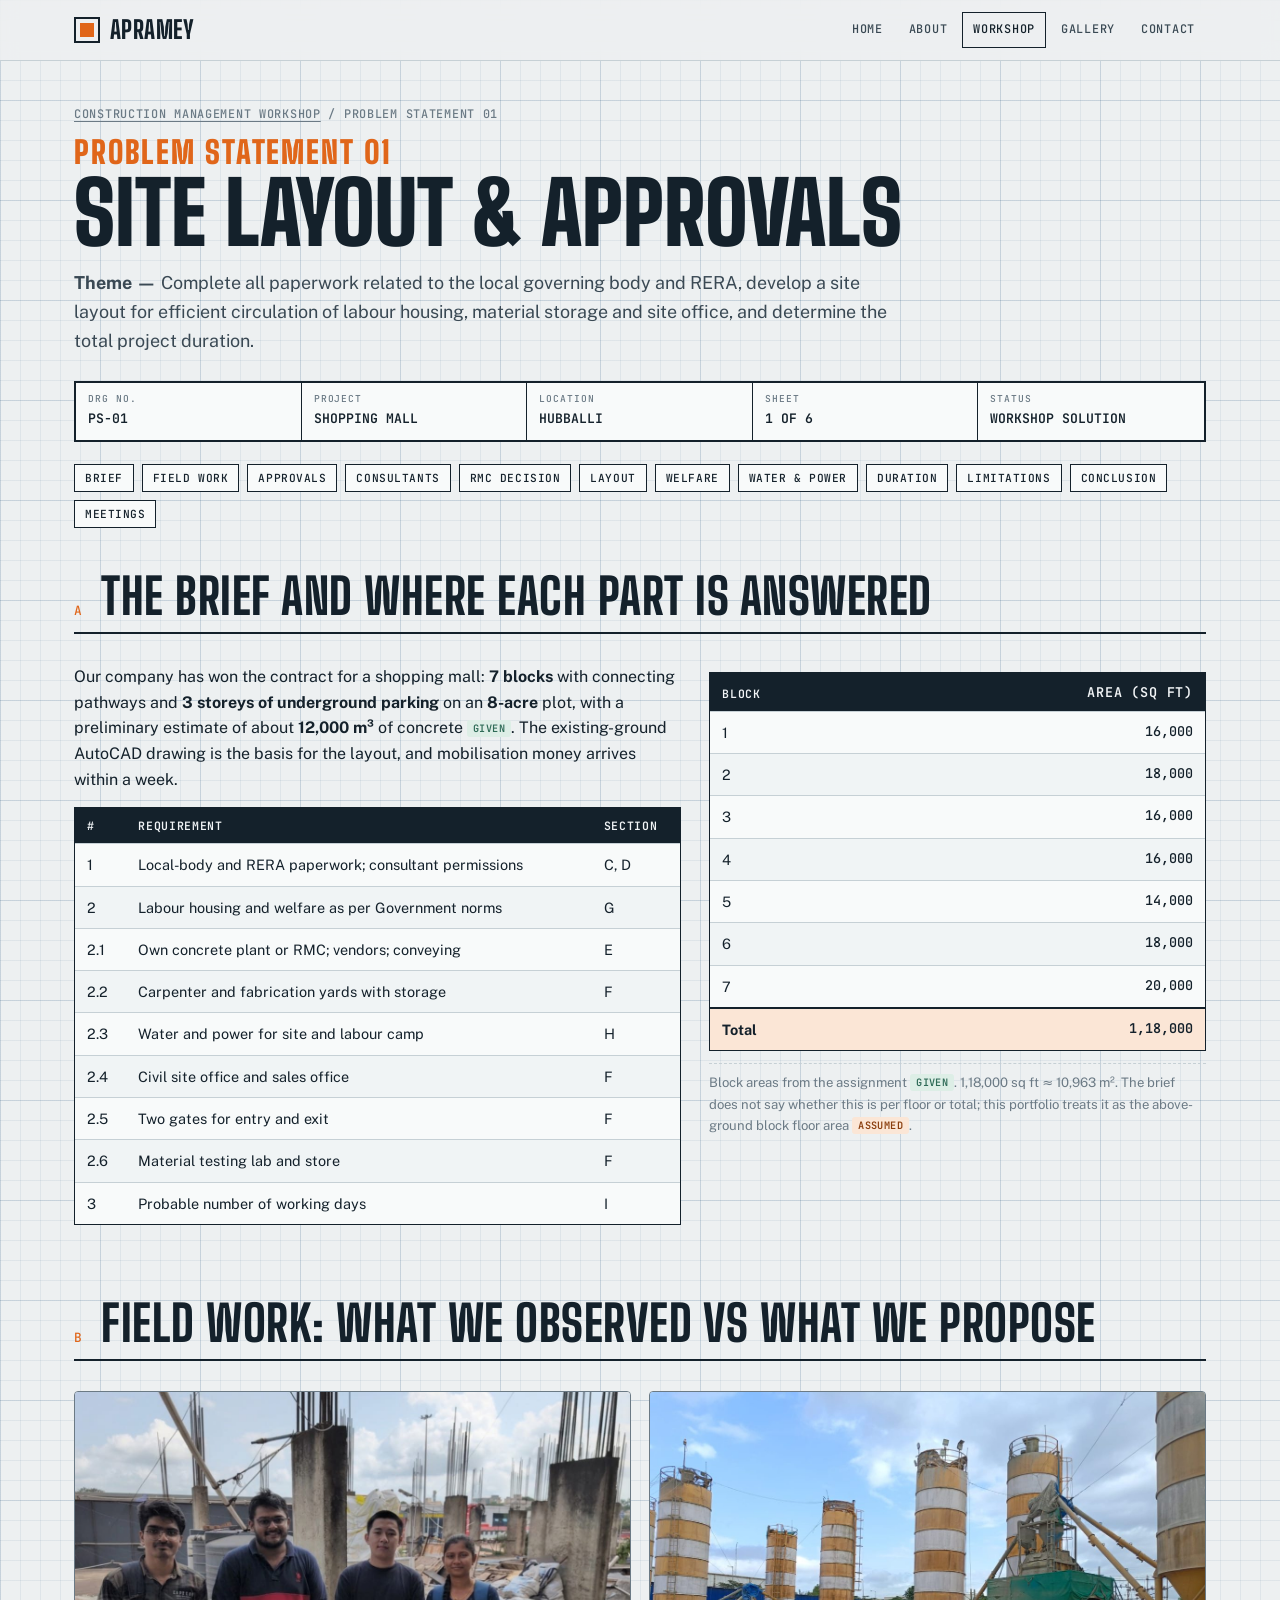
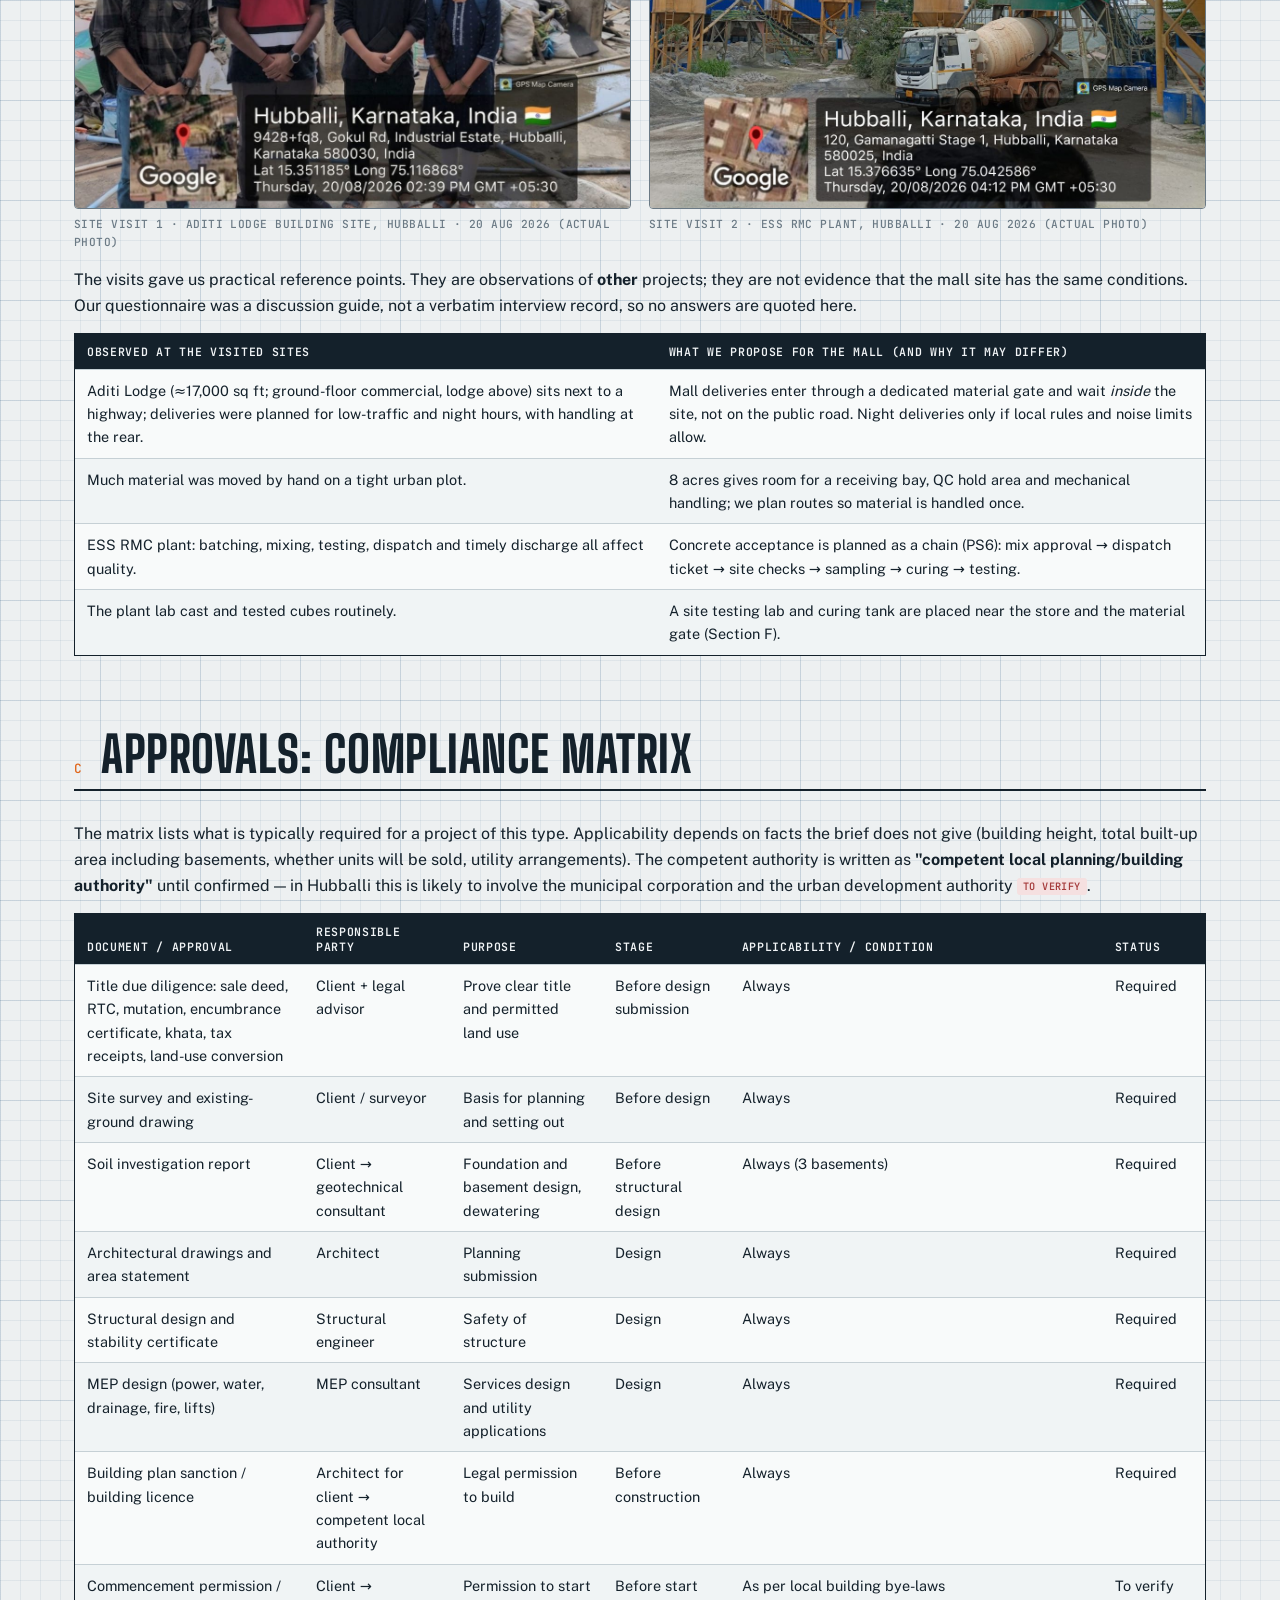
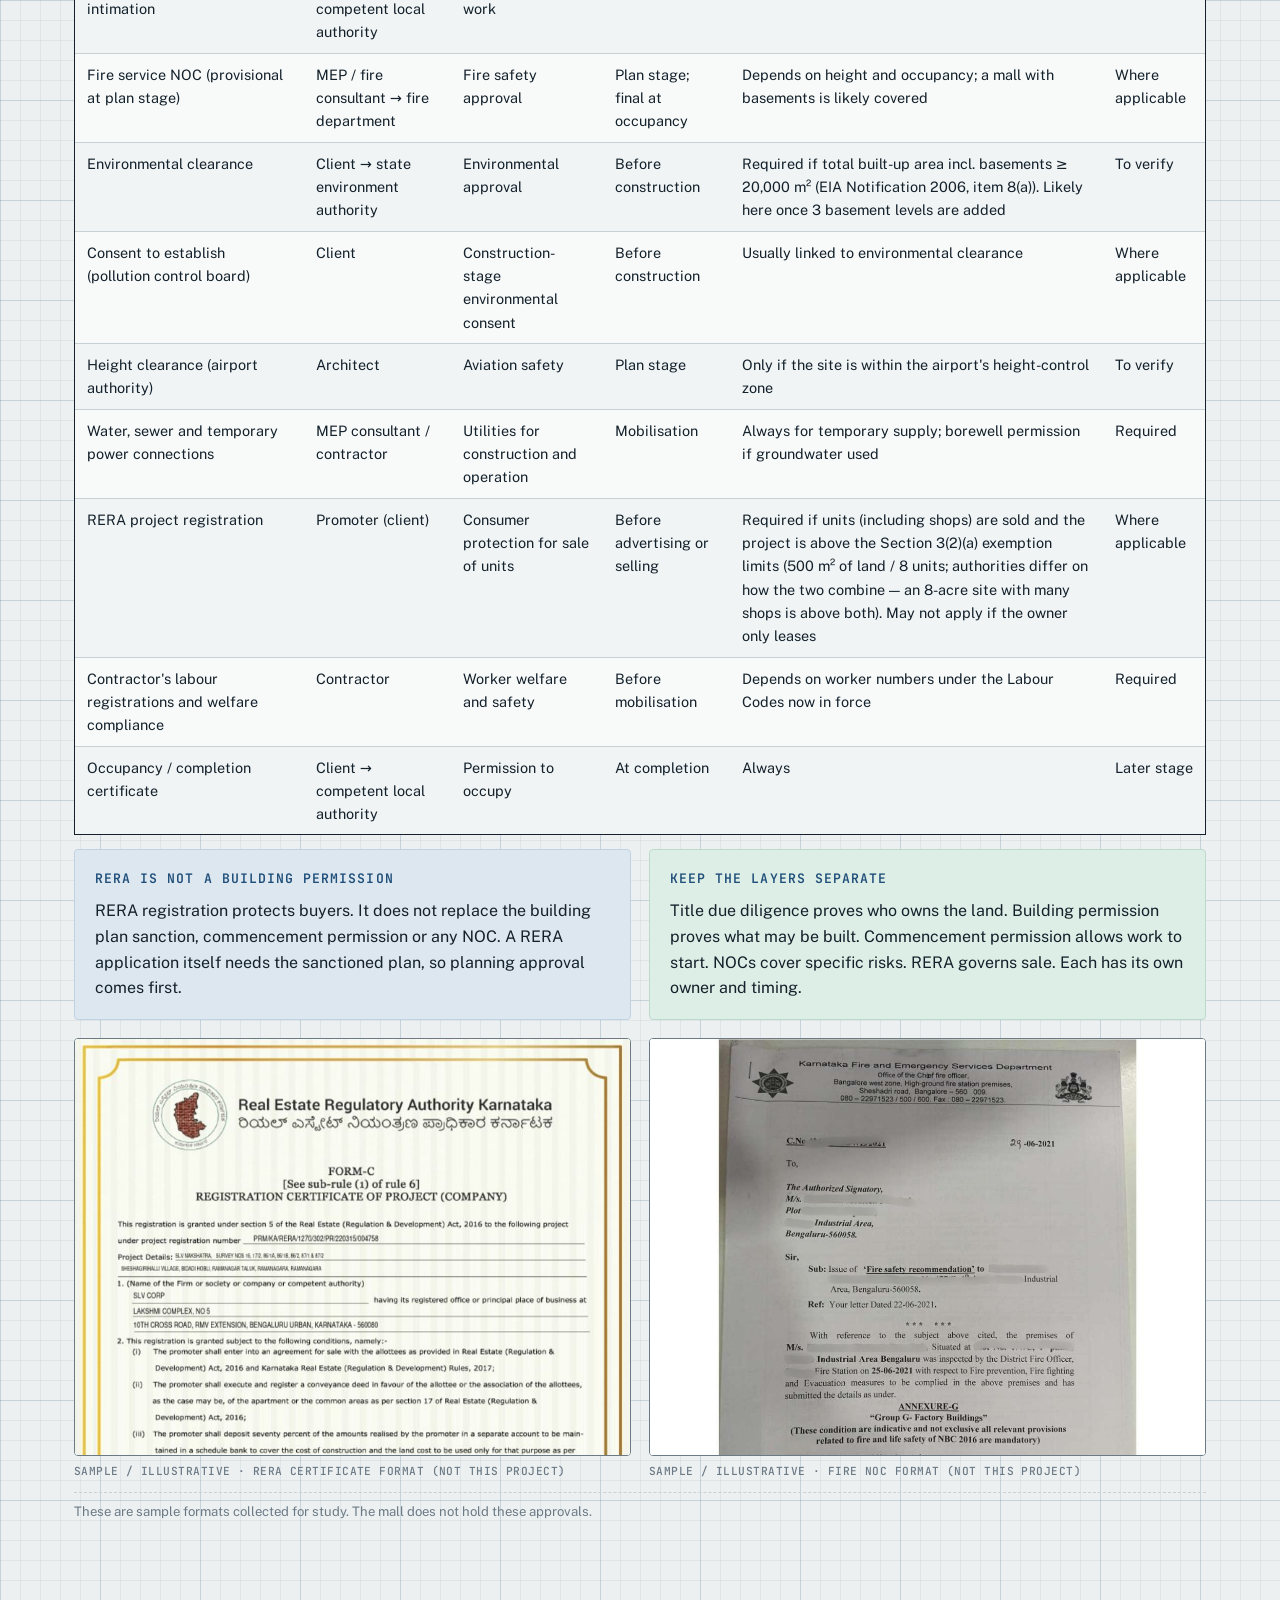
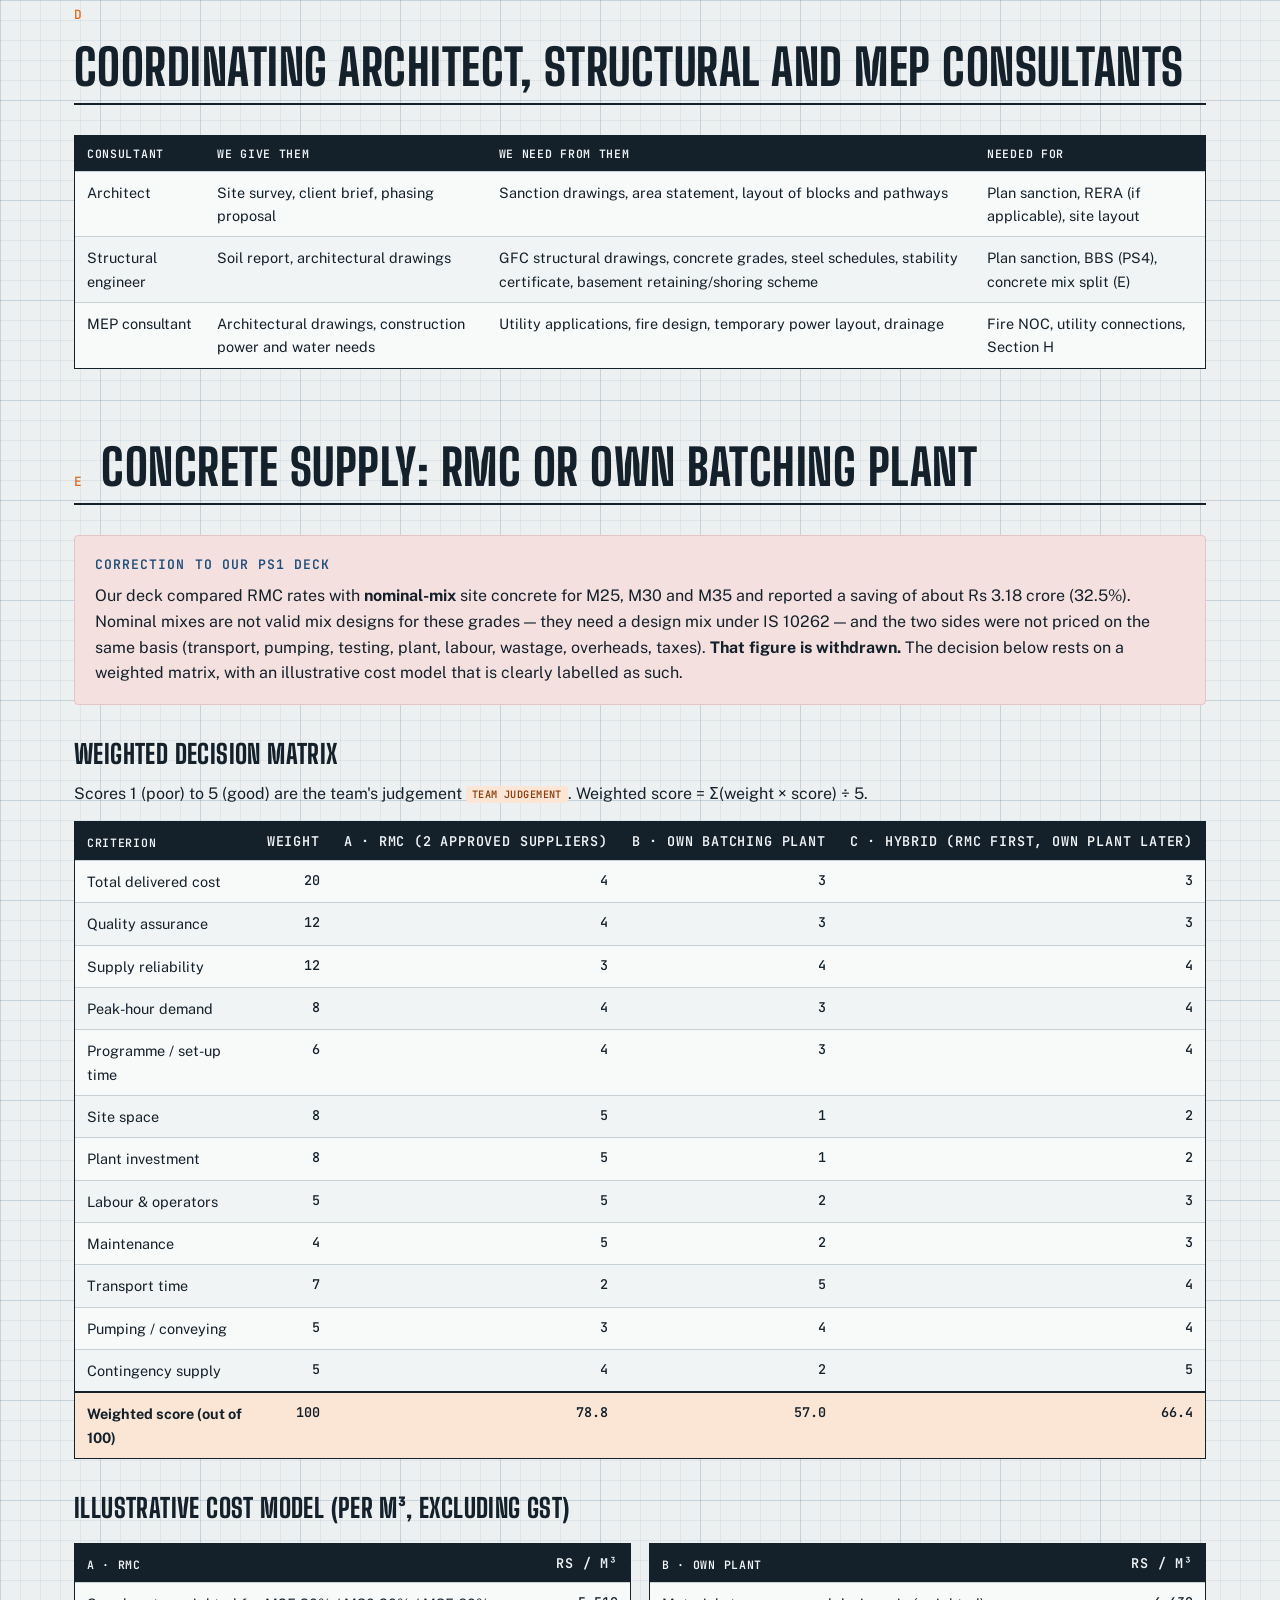
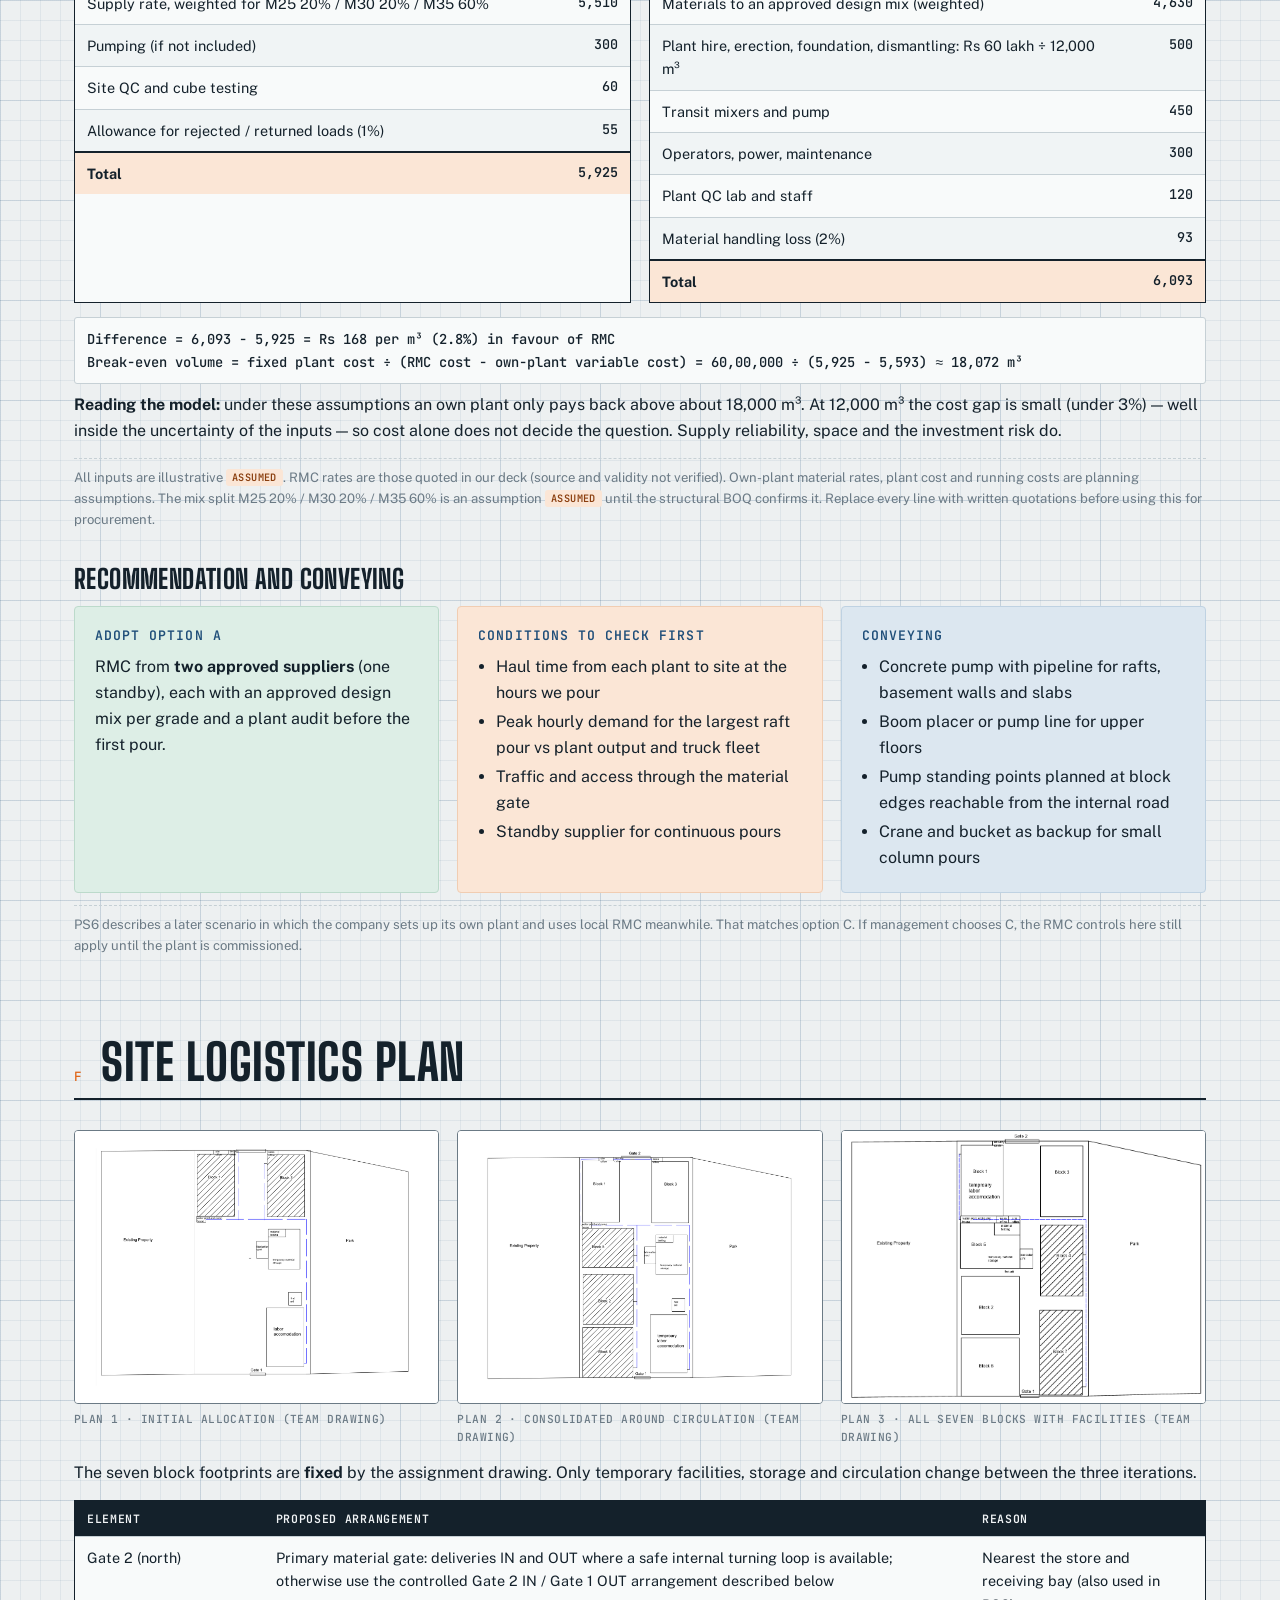
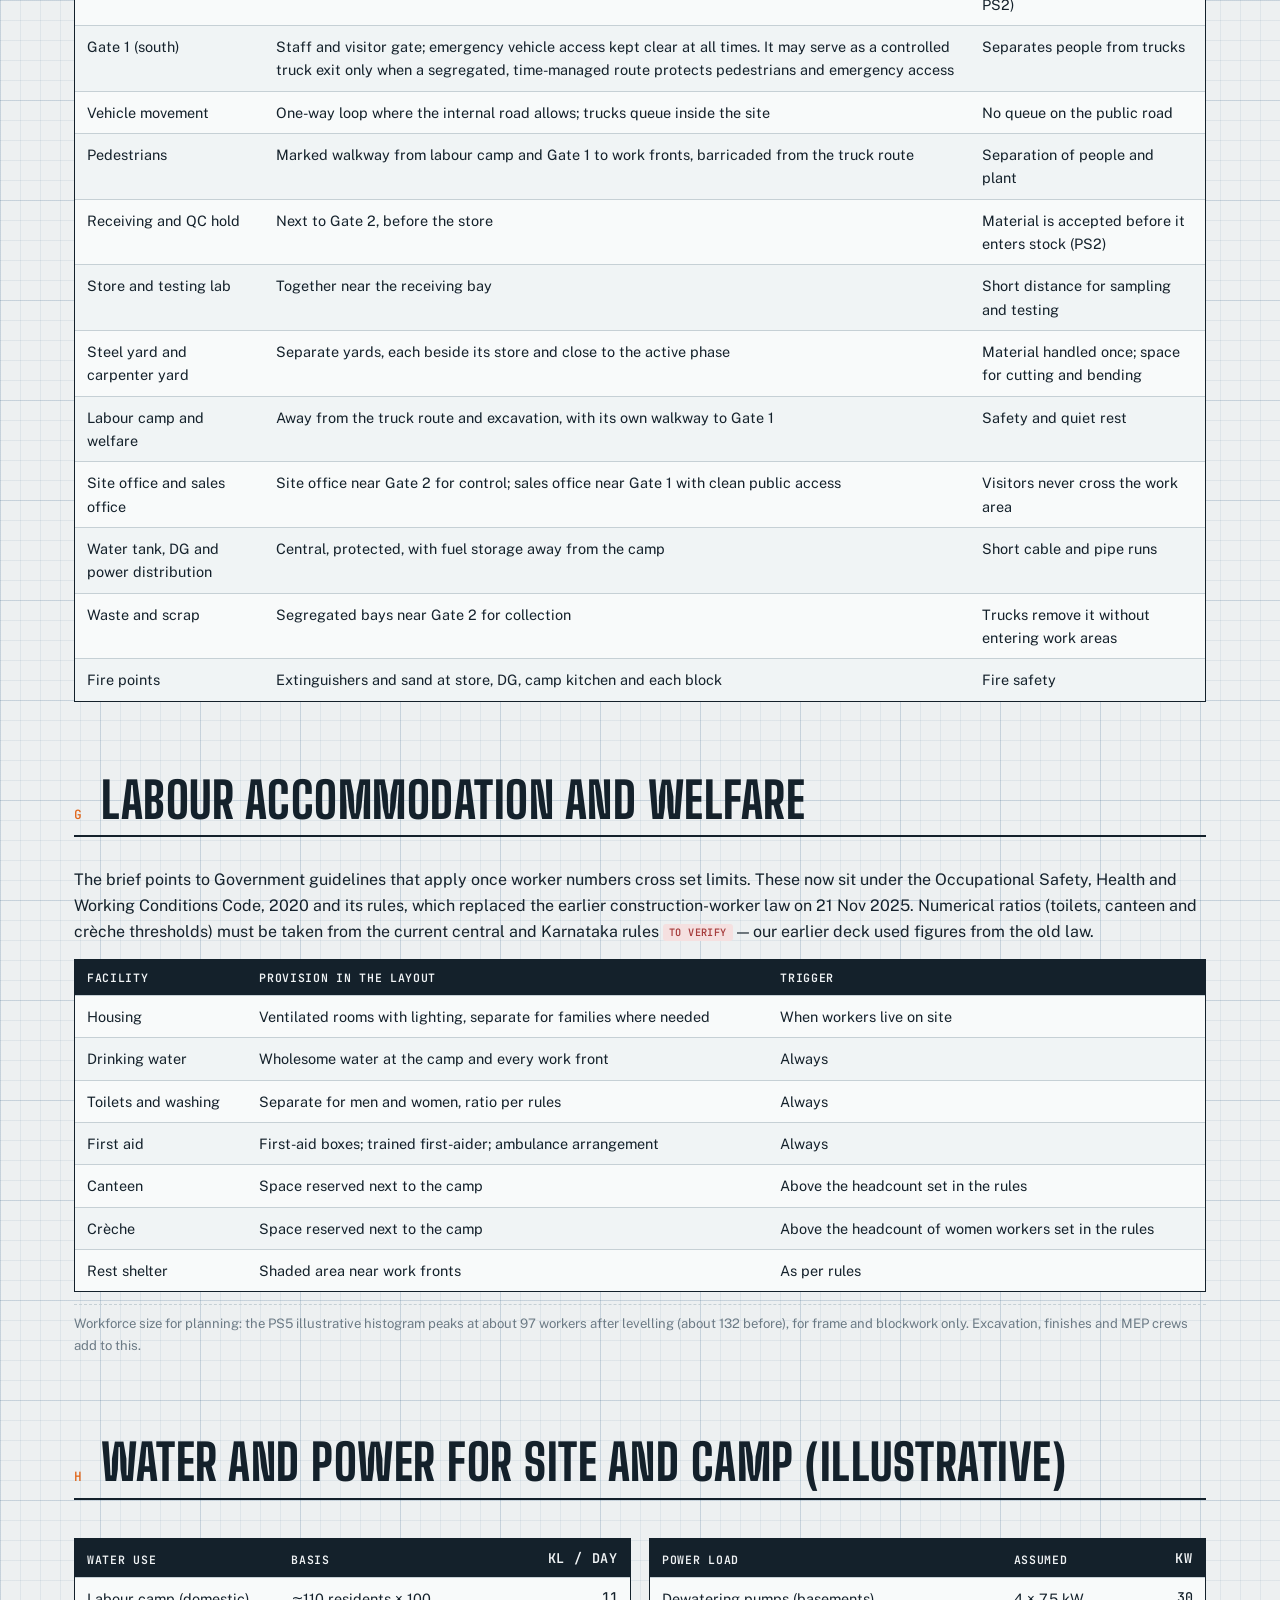
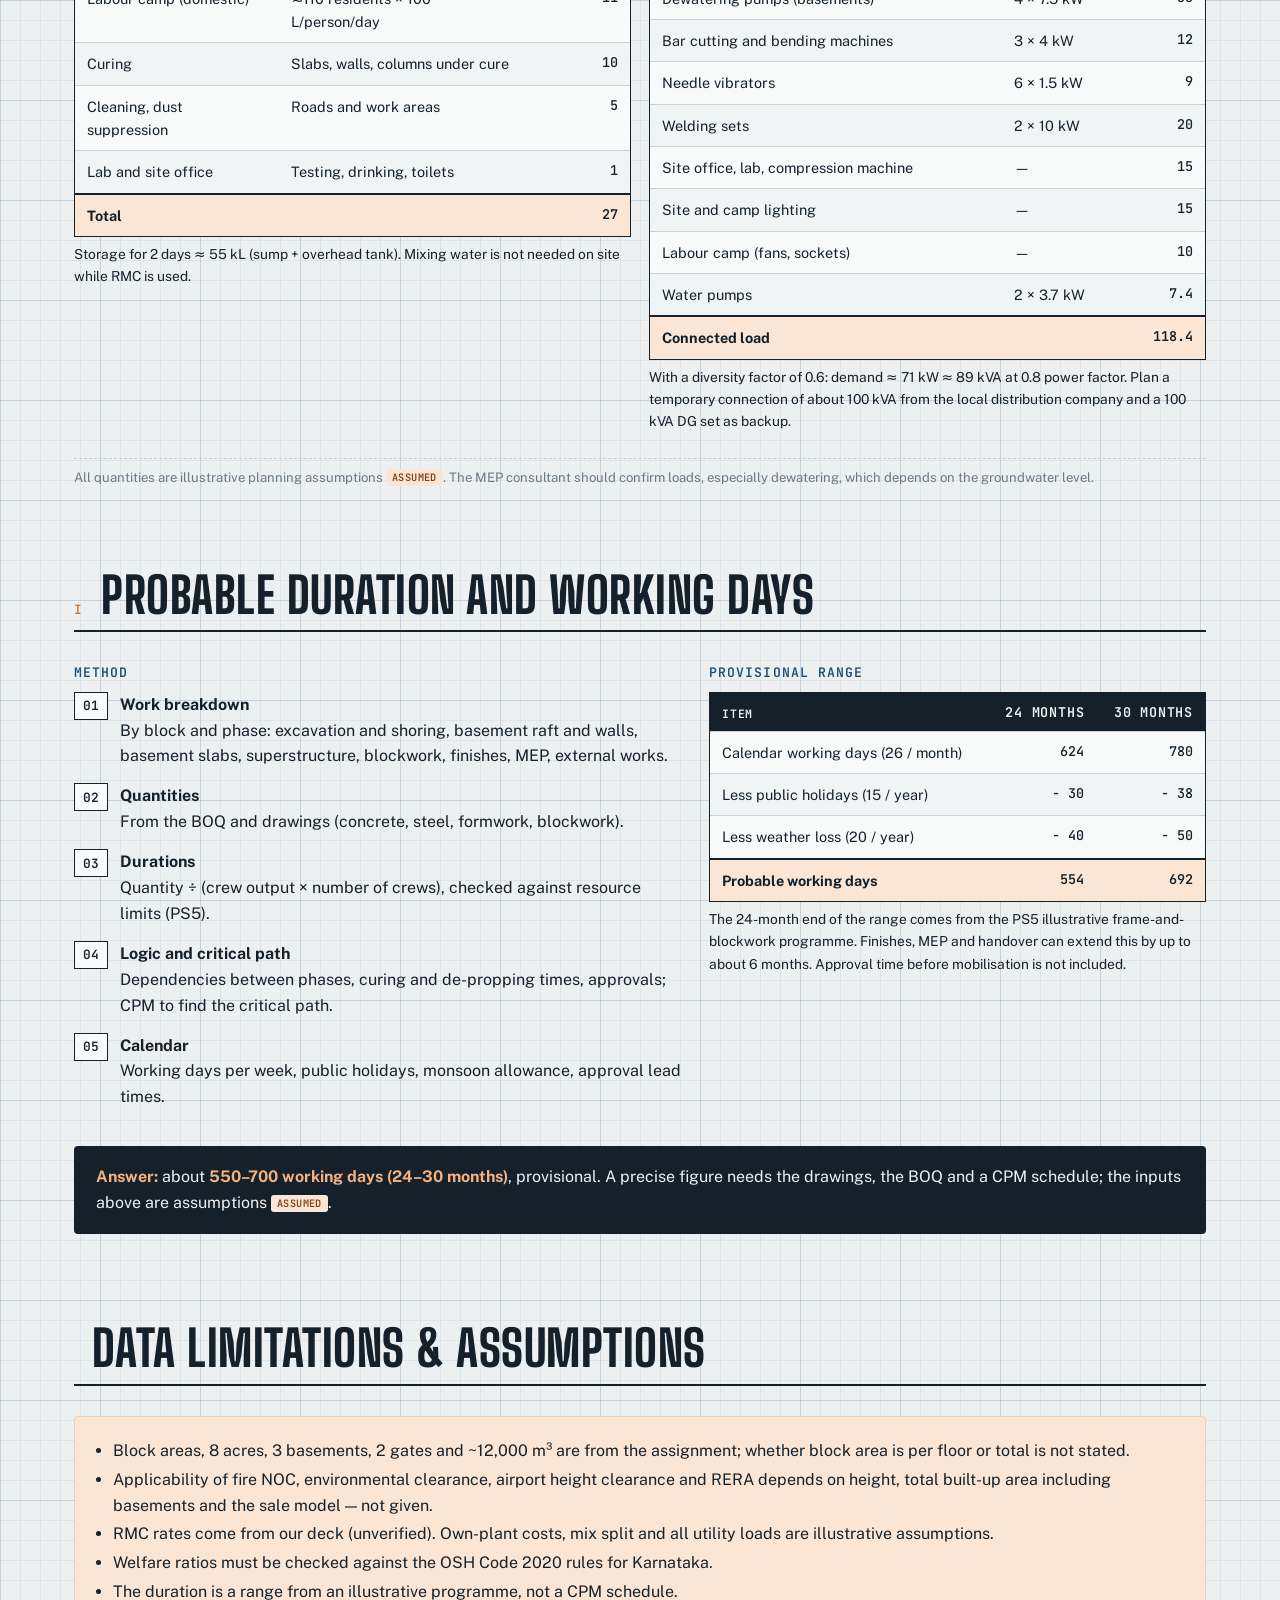
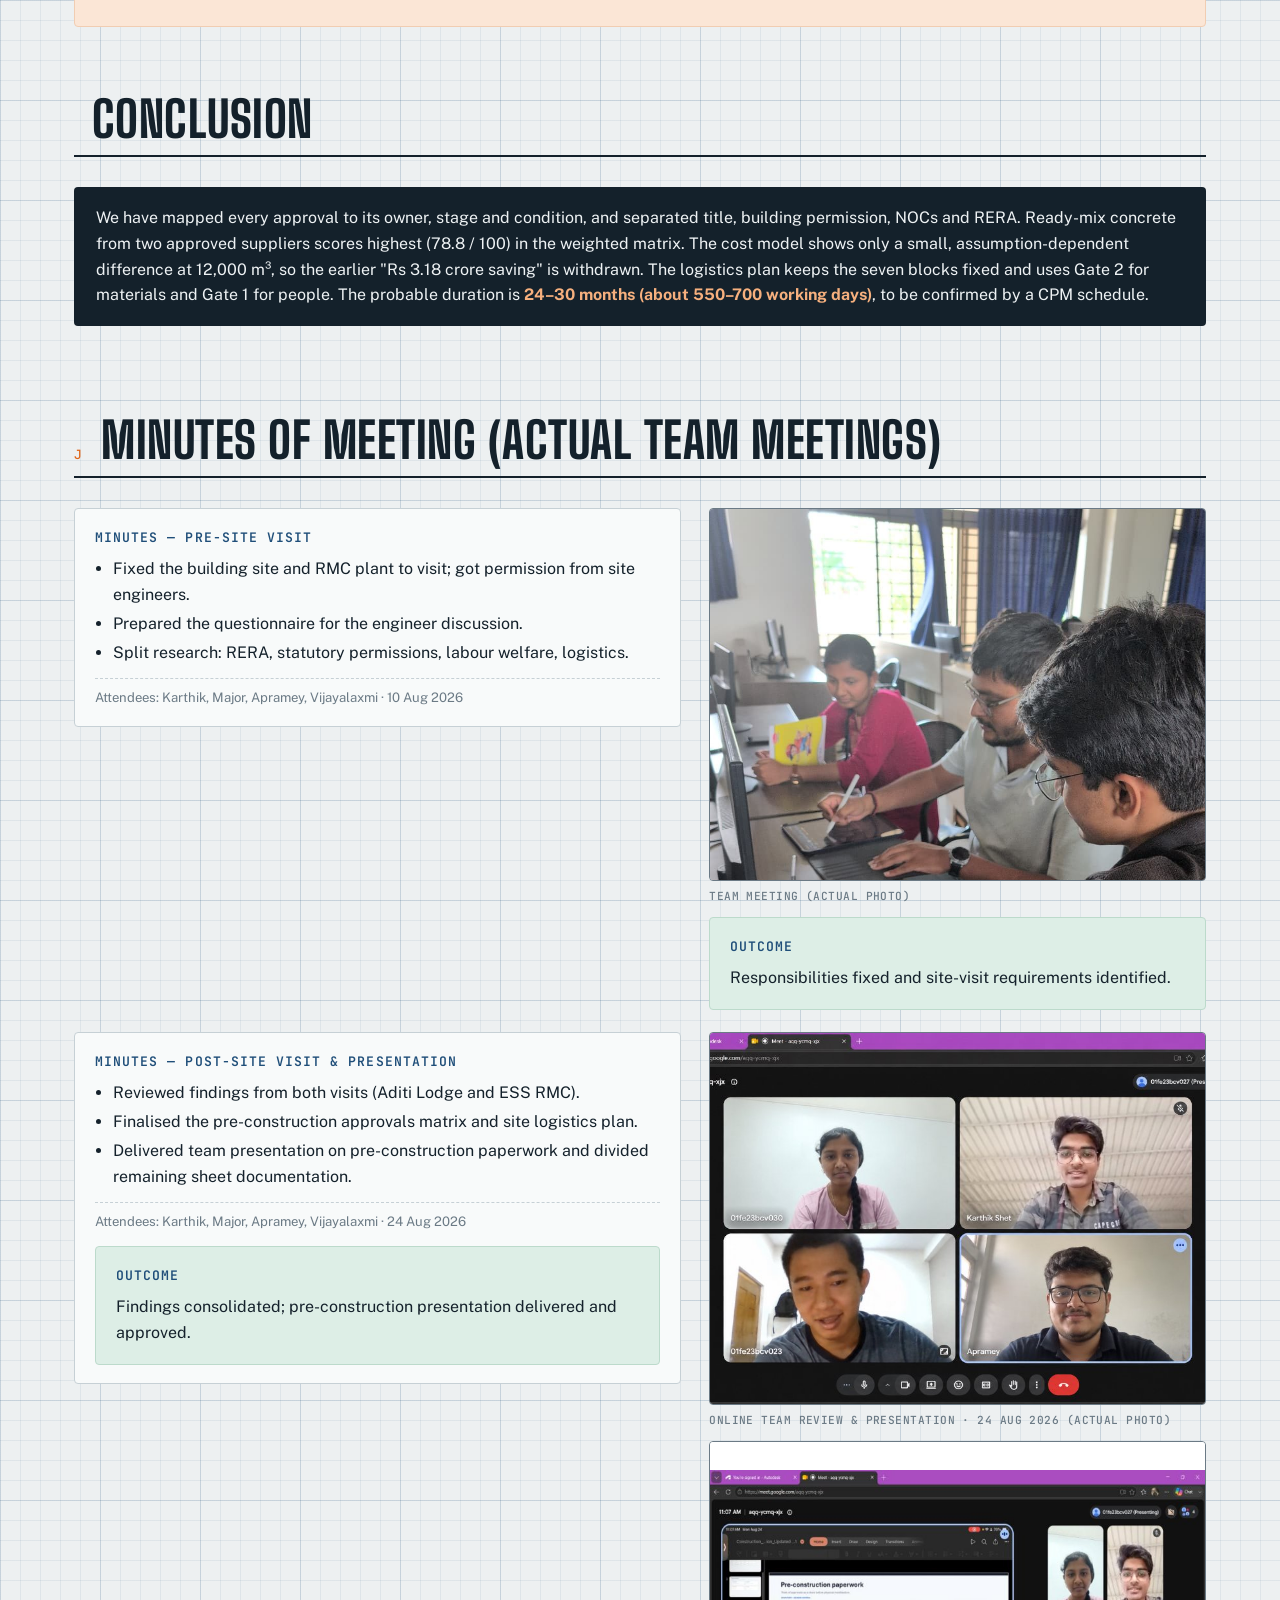
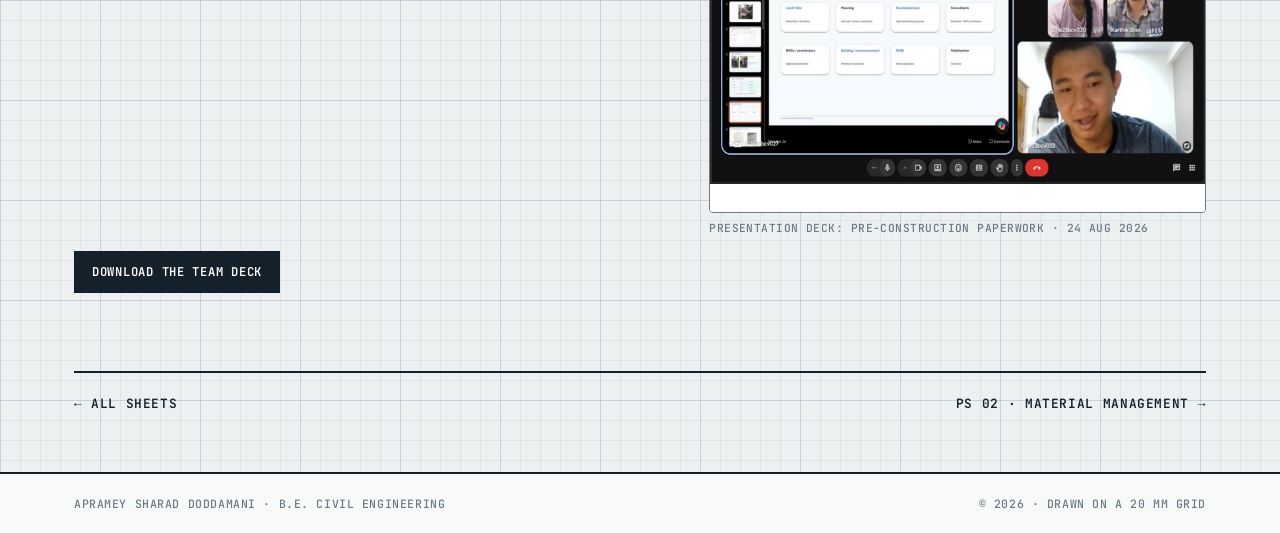
==== commit 540816d9: "Add chronological meeting minutes photos and remove image placeholders" ====
--- a/work/ps1.html
+++ b/work/ps1.html
@@ -112,11 +112,14 @@
   <div class="card green" style="margin-top:12px"><h4>Outcome</h4><p>Responsibilities fixed and site-visit requirements identified.</p></div></div>
 </div><div style="height:22px"></div>
 <div class="split">
-  <div class="card"><h4>Minutes — Post-site visit</h4><ul class="tight"><li>Reviewed findings from both visits.</li><li>Compared findings with the assignment requirements.</li><li>Started the site-management and logistics plan and divided the deck work.</li></ul>
-  <p class="note">Attendees: Karthik, Major, Apramey, Vijayalaxmi · 24 Aug 2026</p></div>
-  <div><figure class="ph r43 " data-src="../images/ps1-meeting2.jpg" data-label="Meeting 2 photo"></figure>
-  <div class="cap">Team meeting (actual photo)</div>
-  <div class="card green" style="margin-top:12px"><h4>Outcome</h4><p>Findings consolidated; final presentation started.</p></div></div>
+  <div class="card"><h4>Minutes — Post-site visit &amp; presentation</h4><ul class="tight"><li>Reviewed findings from both visits (Aditi Lodge and ESS RMC).</li><li>Finalised the pre-construction approvals matrix and site logistics plan.</li><li>Delivered team presentation on pre-construction paperwork and divided remaining sheet documentation.</li></ul>
+  <p class="note">Attendees: Karthik, Major, Apramey, Vijayalaxmi · 24 Aug 2026</p>
+  <div class="card green" style="margin-top:12px"><h4>Outcome</h4><p>Findings consolidated; pre-construction presentation delivered and approved.</p></div></div>
+  <div><figure class="ph r43 " data-src="../images/ps1-meeting2-call.jpg" data-label="Meeting 2 photo"></figure>
+  <div class="cap">Online team review &amp; presentation · 24 Aug 2026 (actual photo)</div>
+  <div style="height:12px"></div>
+  <figure class="ph r43 contain" data-src="../images/ps1-meeting2-slide.jpg" data-label="Presentation slide"></figure>
+  <div class="cap">Presentation deck: Pre-construction paperwork · 24 Aug 2026</div></div>
 </div><p style="margin-top:14px"><a class="btn" data-file="../docs/ps1.pptx" href="#">Download the team deck</a></p></section>
 <div class="pager"><a href="../index.html#workshop">← All sheets</a><a href="ps2.html">PS 02 · Material Management →</a></div>
 </div>
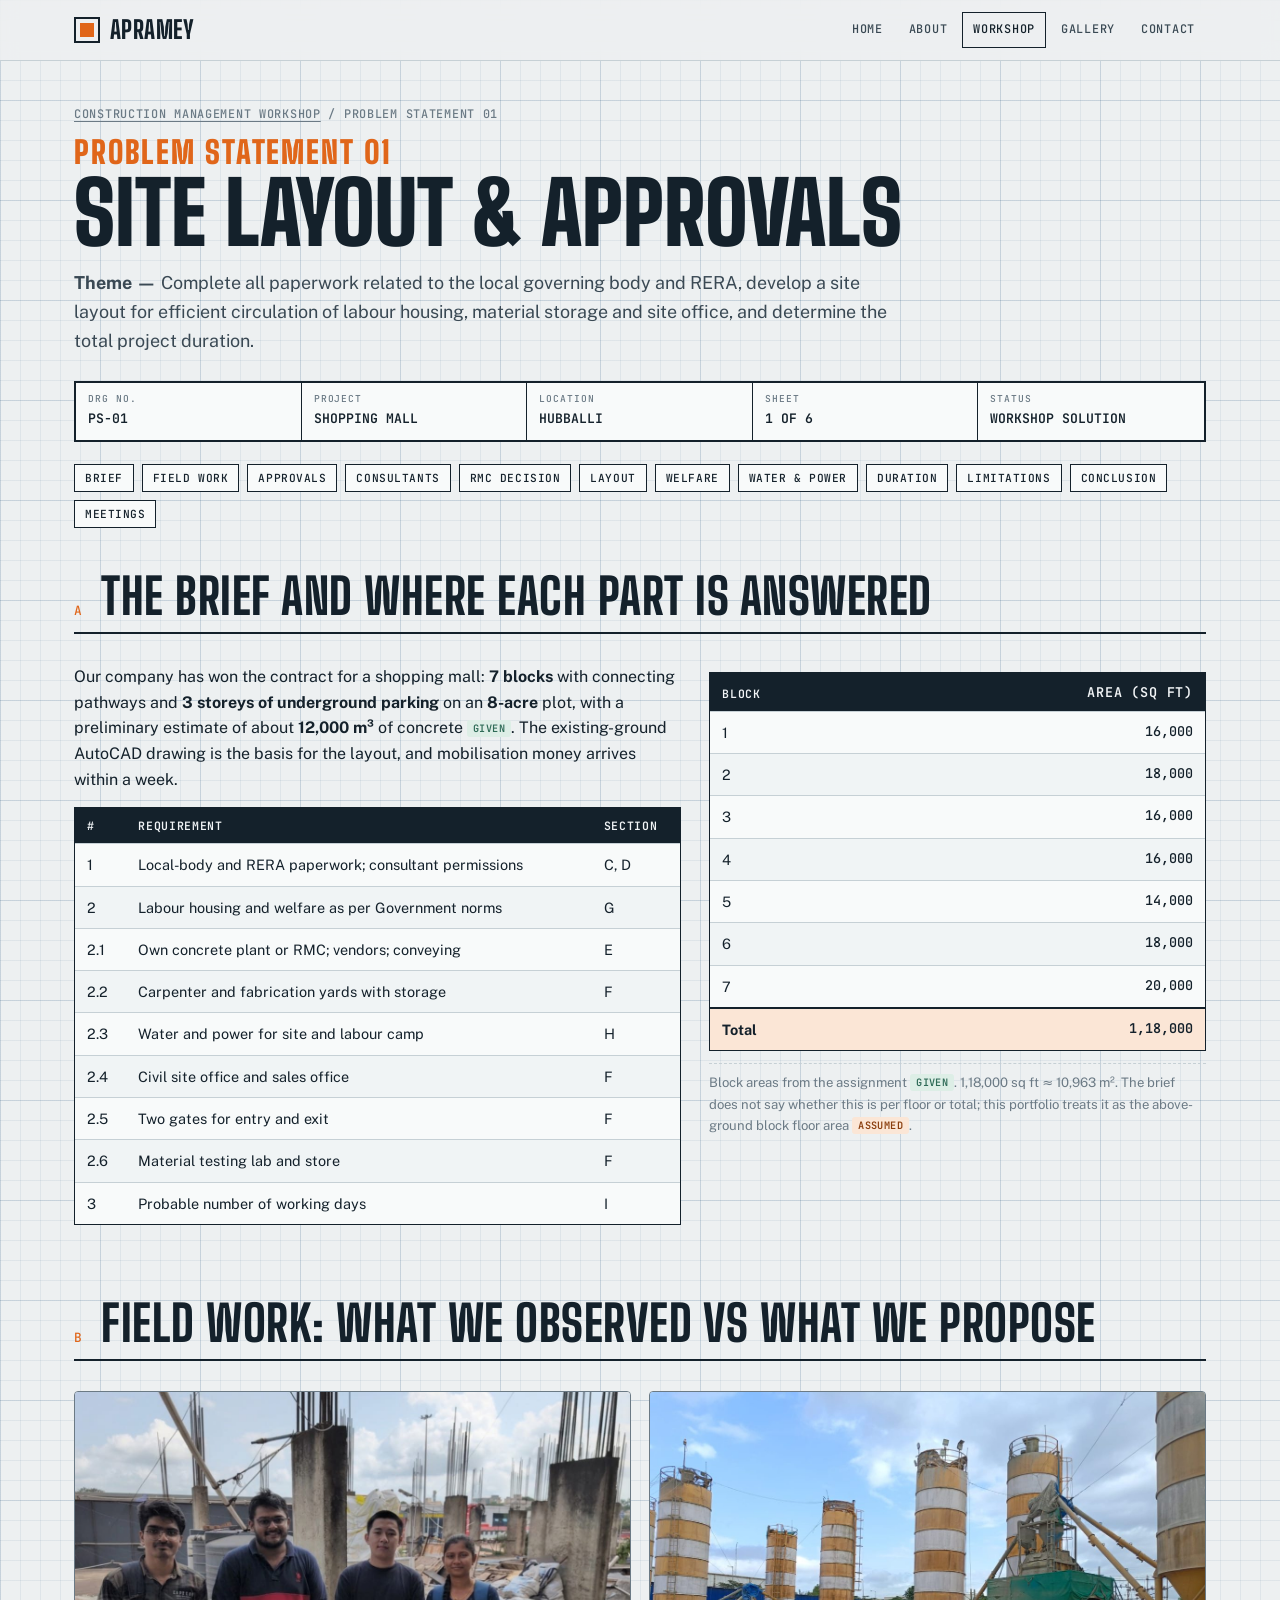
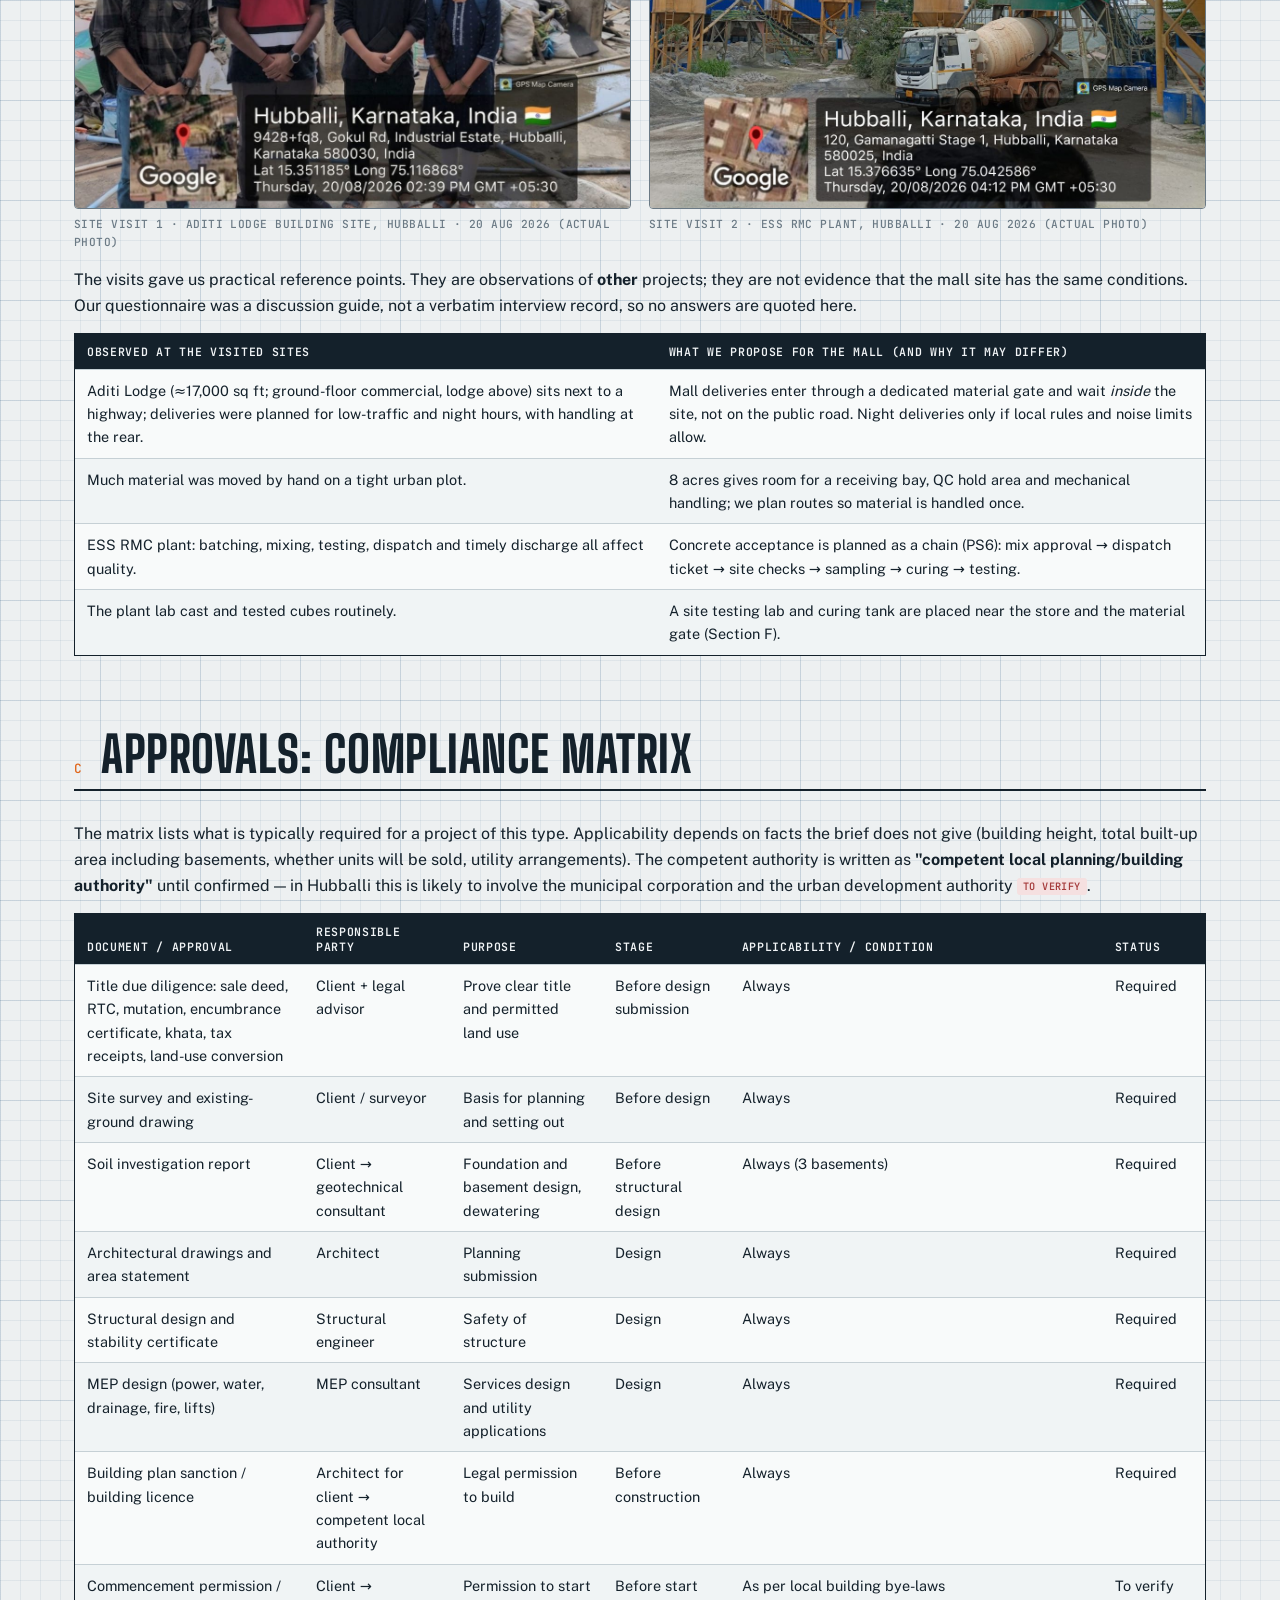
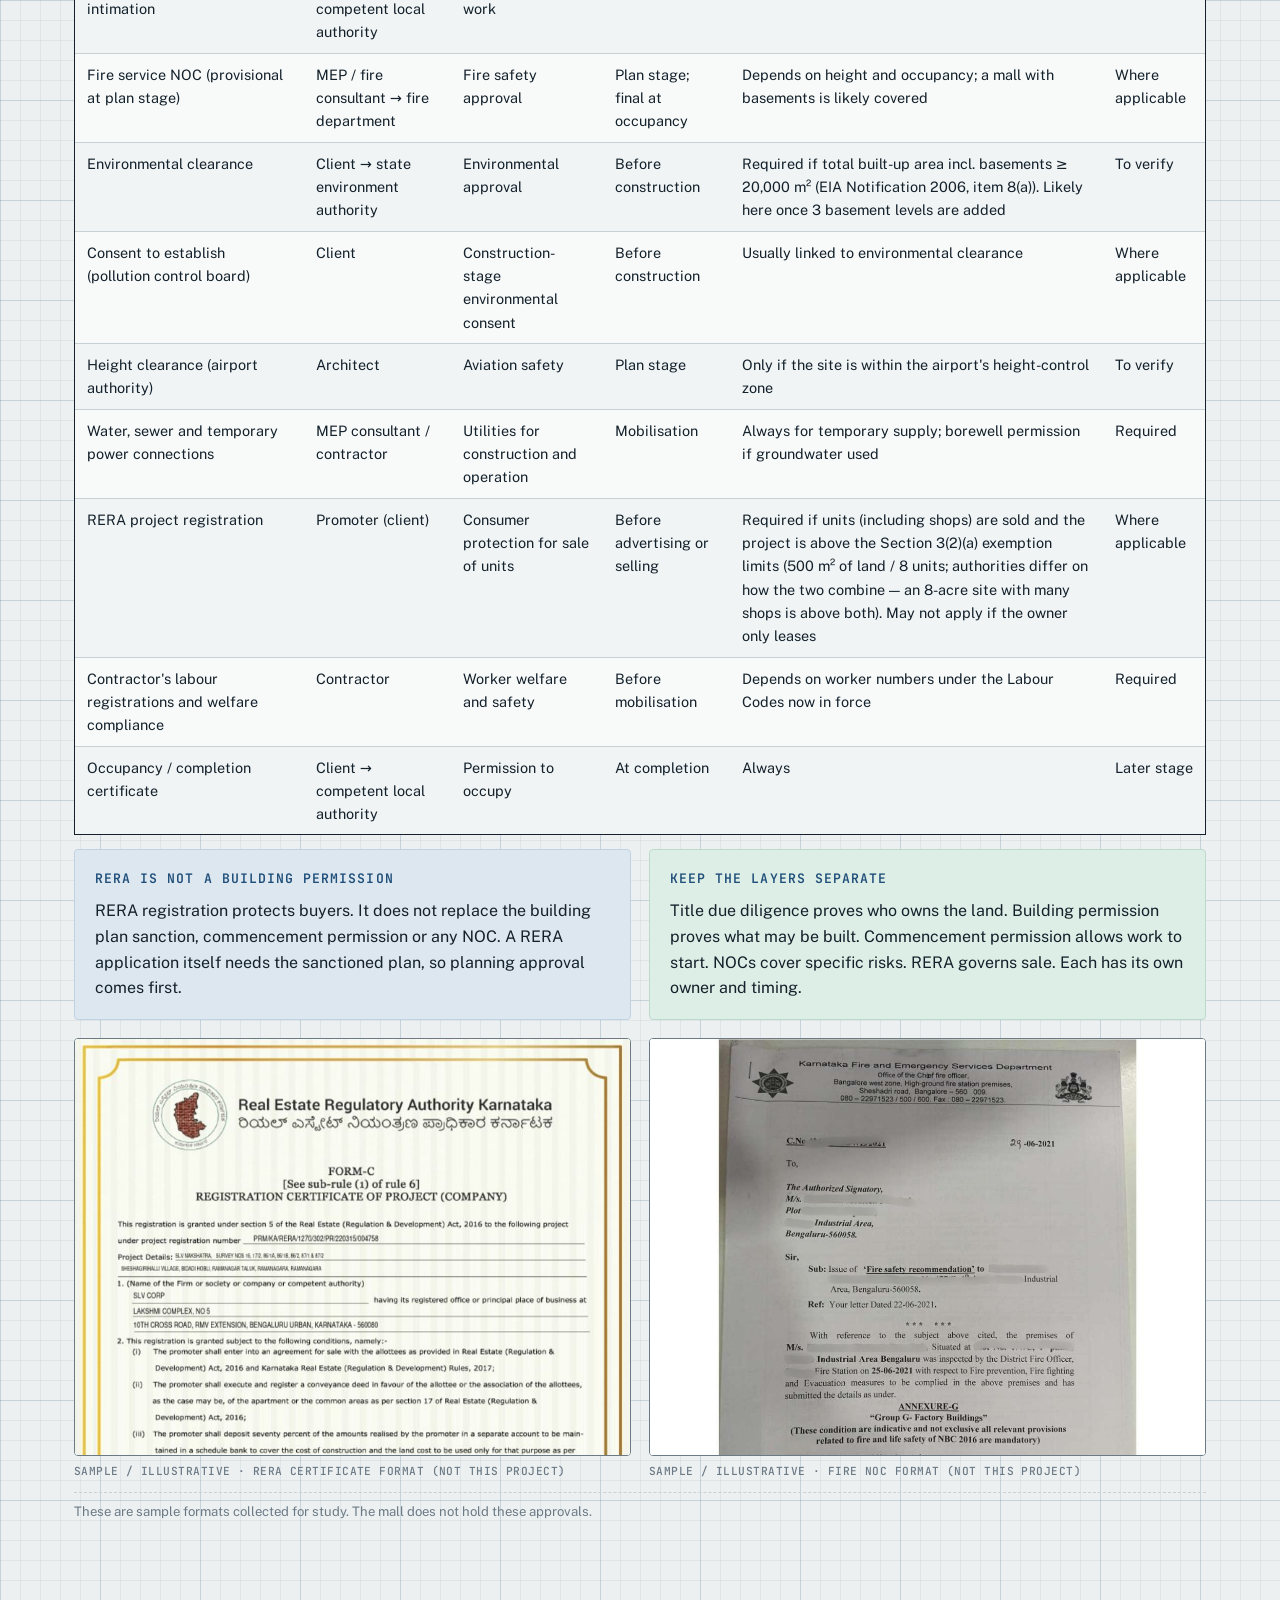
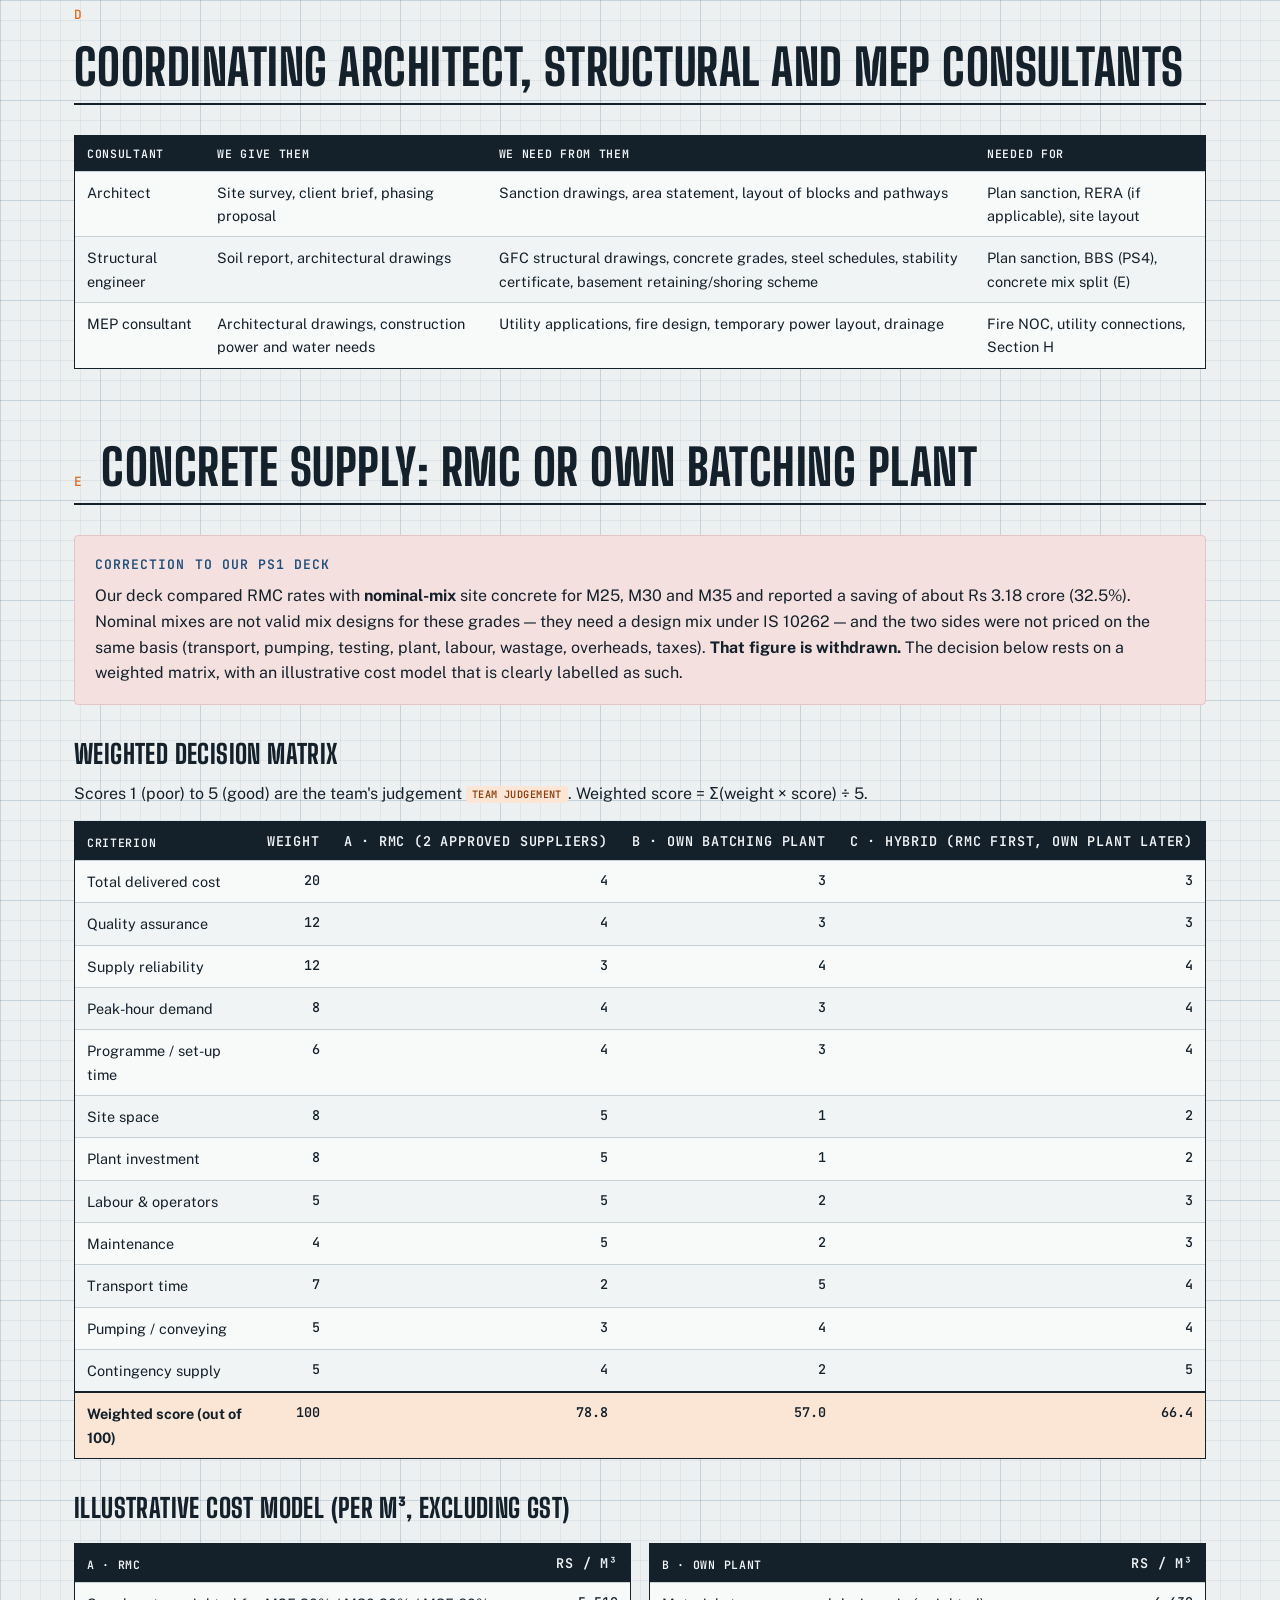
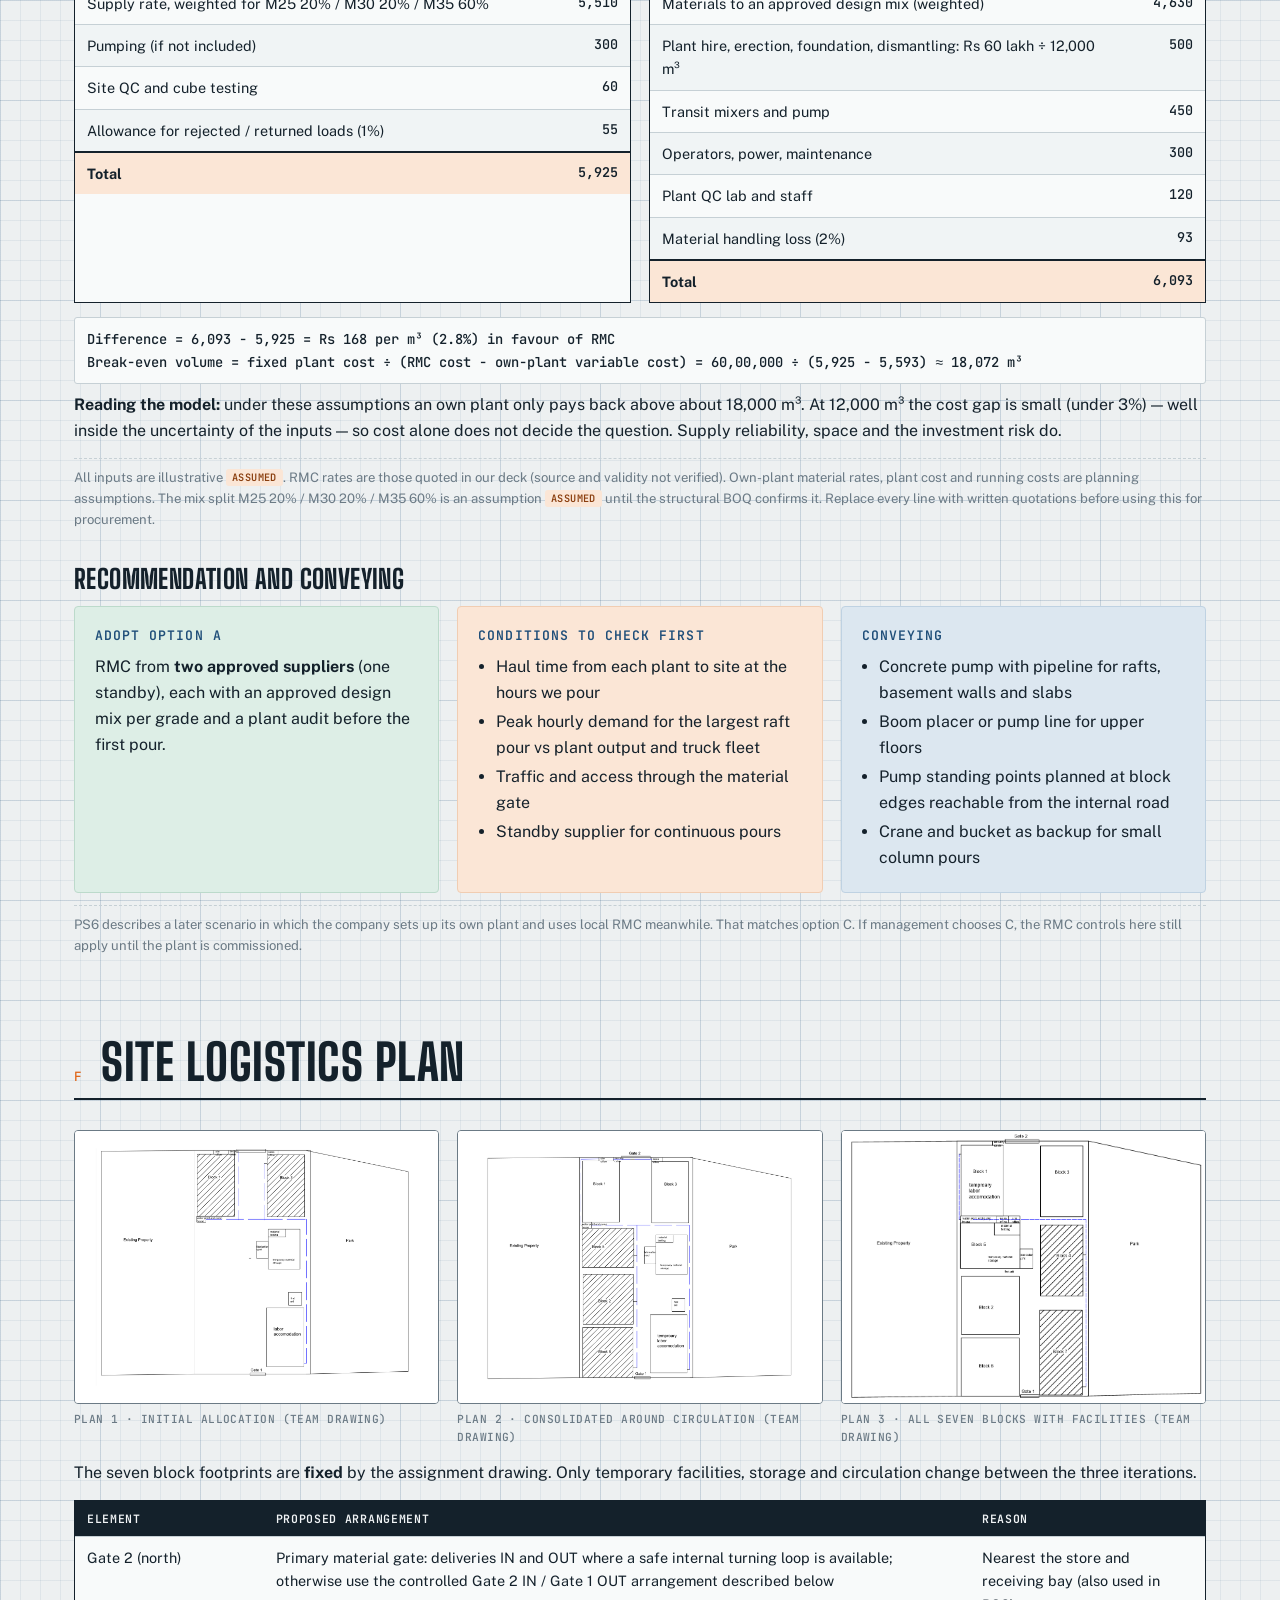
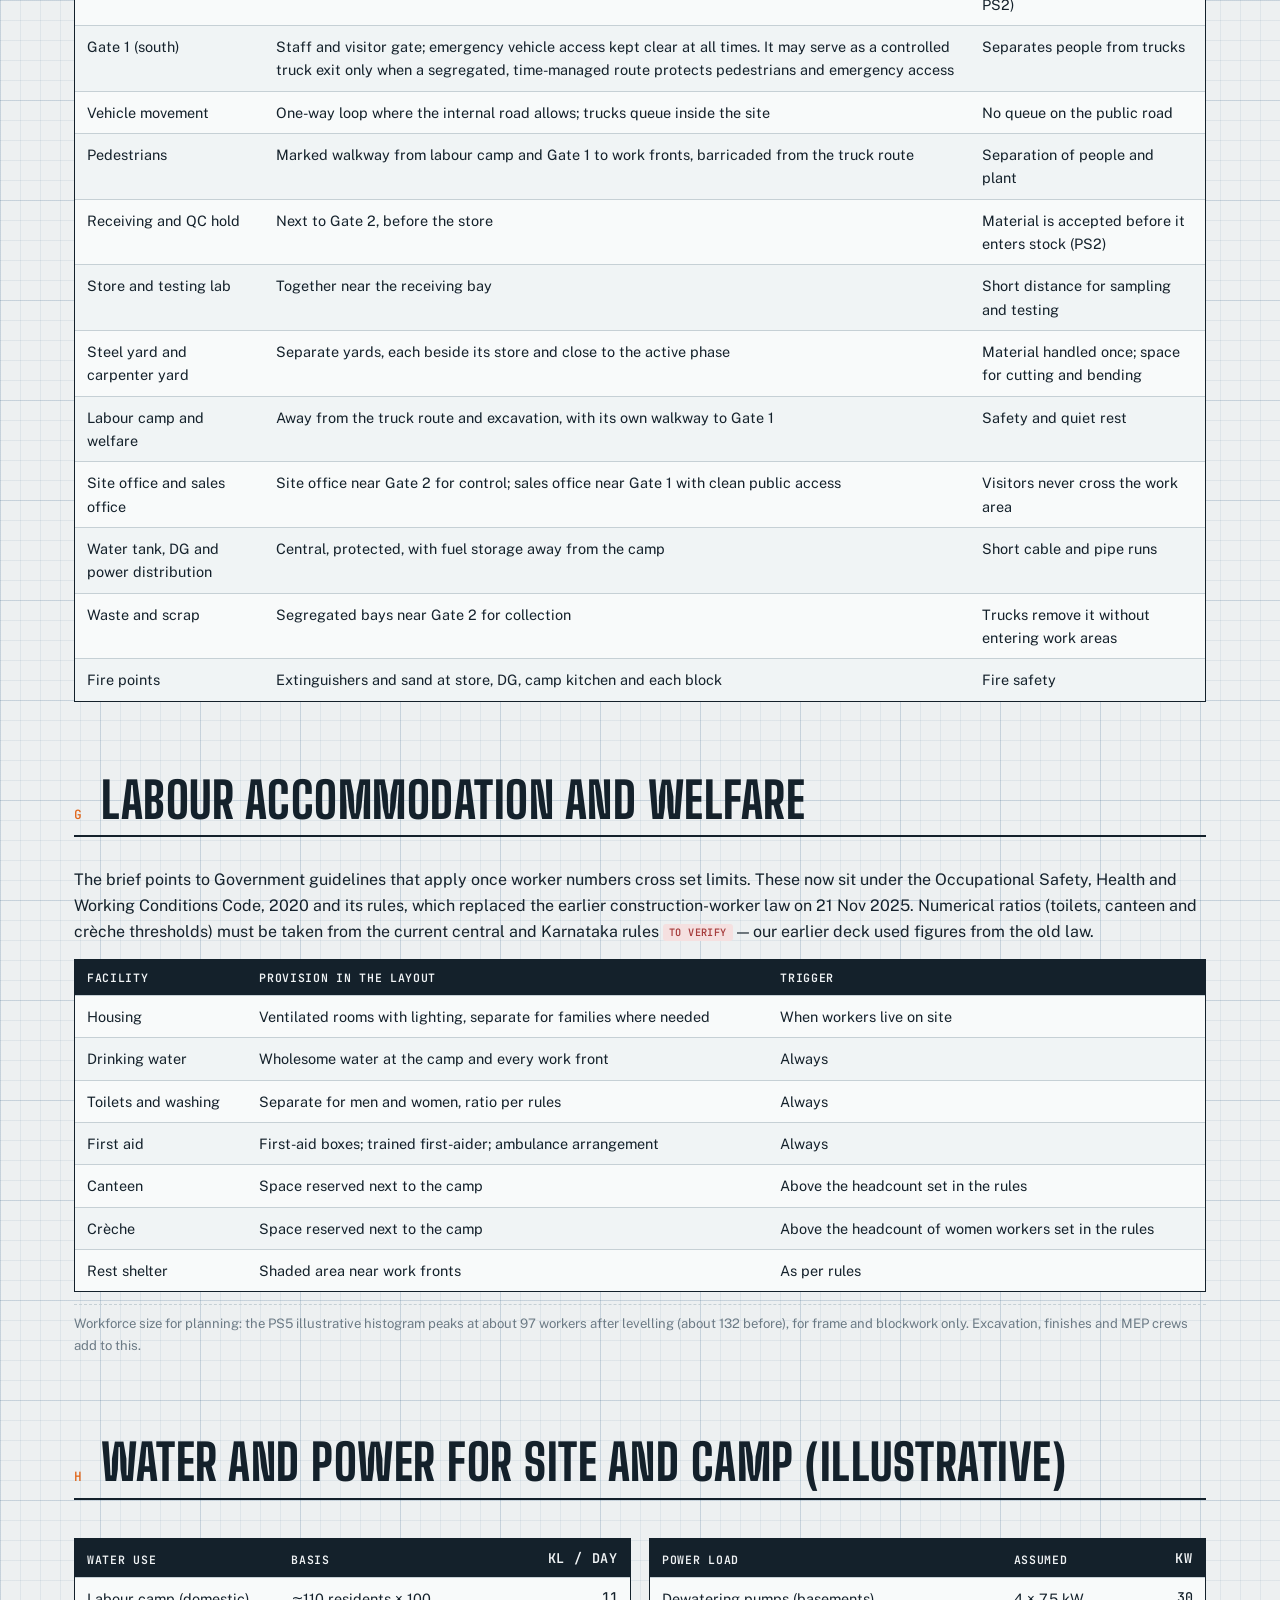
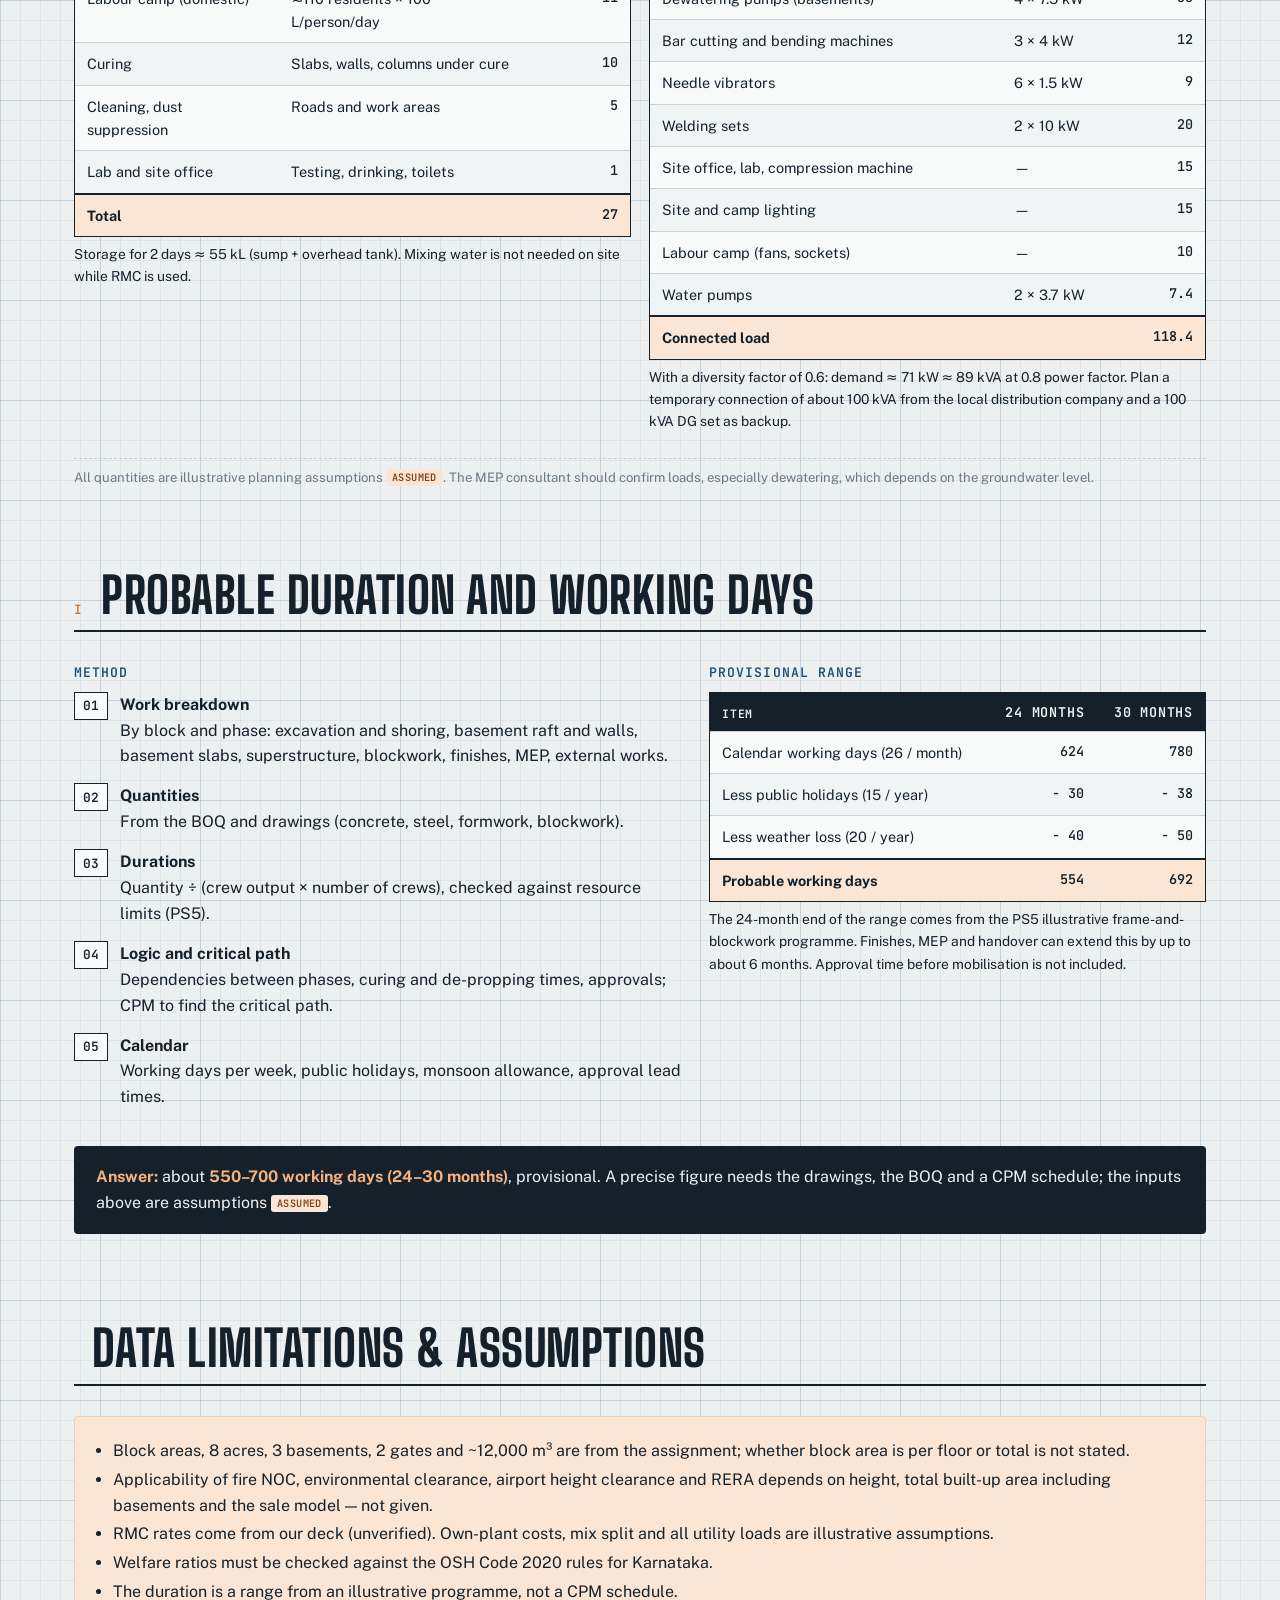
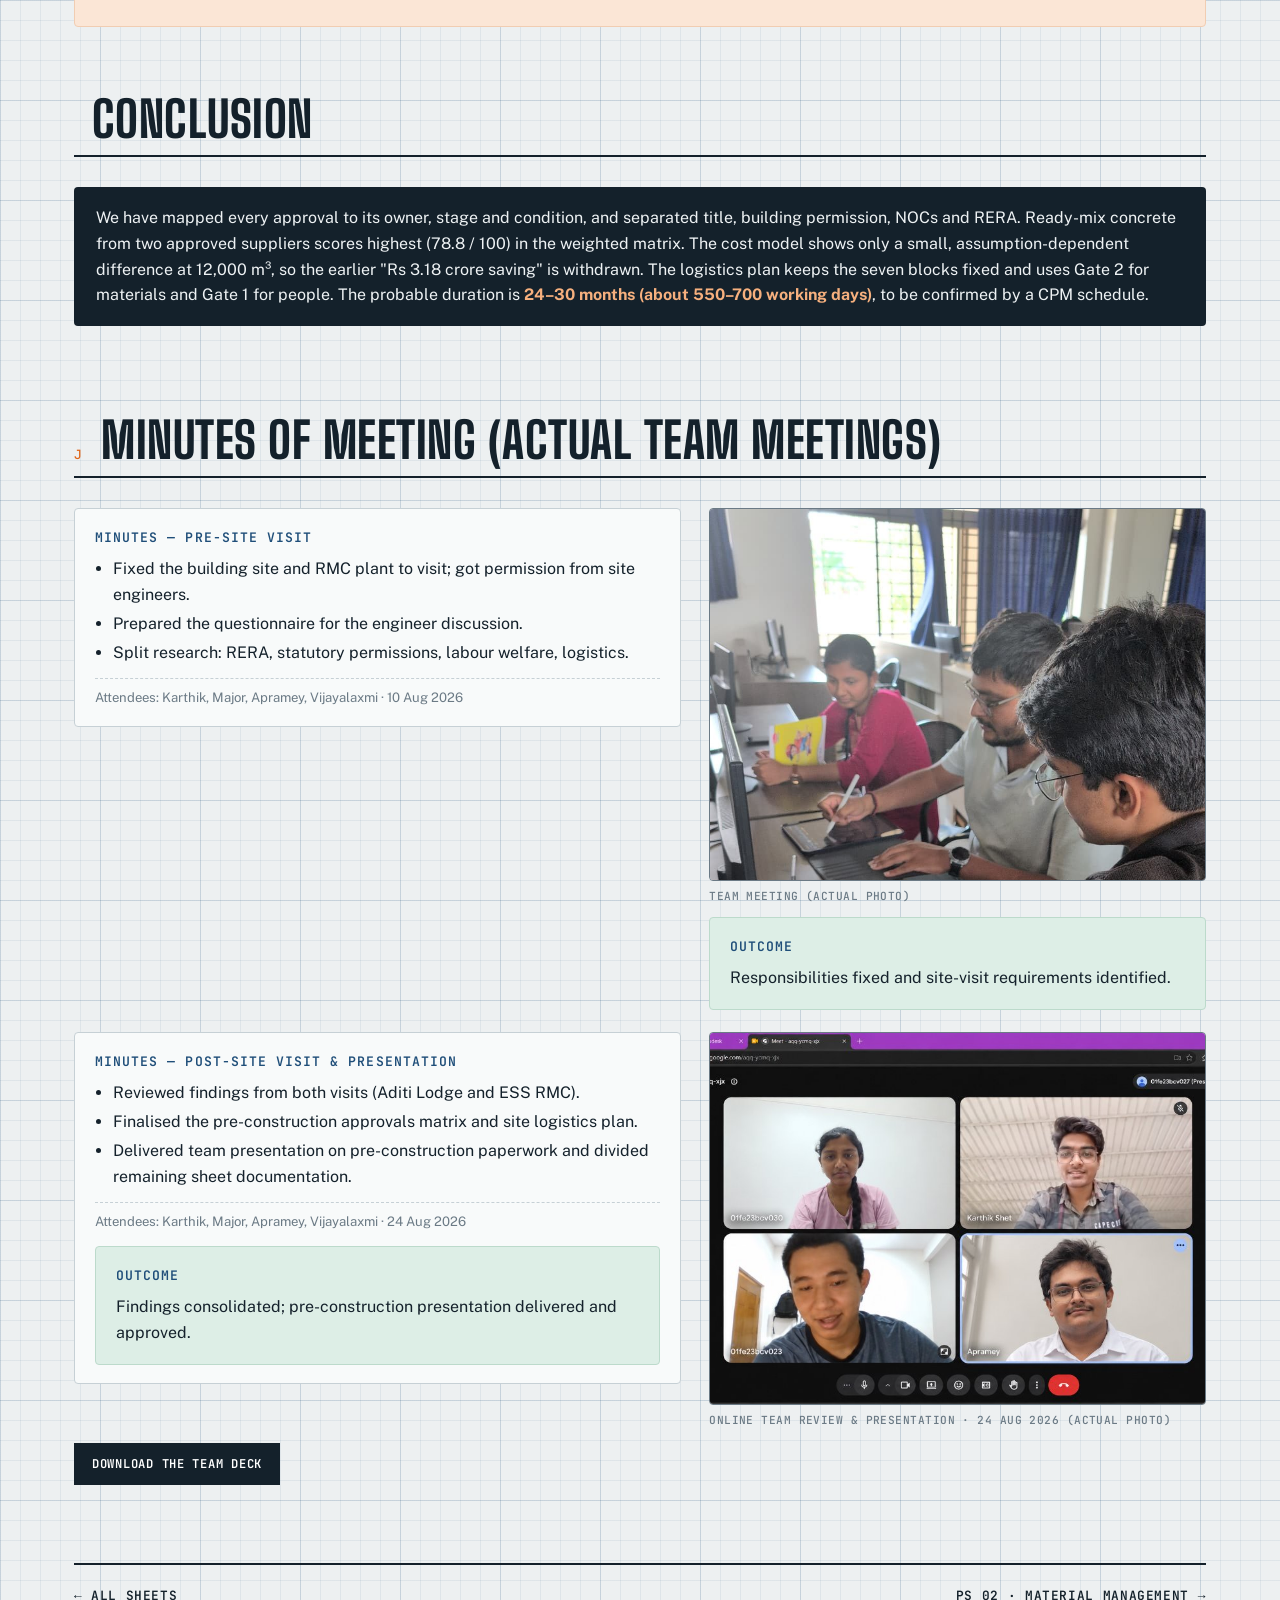
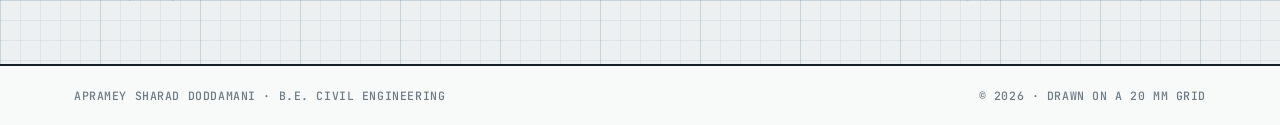
==== commit c604270c: "Replace ps1-meeting2.jpg with updated meeting photo and update ps1.html" ====
--- a/work/ps1.html
+++ b/work/ps1.html
@@ -115,11 +115,8 @@
   <div class="card"><h4>Minutes — Post-site visit &amp; presentation</h4><ul class="tight"><li>Reviewed findings from both visits (Aditi Lodge and ESS RMC).</li><li>Finalised the pre-construction approvals matrix and site logistics plan.</li><li>Delivered team presentation on pre-construction paperwork and divided remaining sheet documentation.</li></ul>
   <p class="note">Attendees: Karthik, Major, Apramey, Vijayalaxmi · 24 Aug 2026</p>
   <div class="card green" style="margin-top:12px"><h4>Outcome</h4><p>Findings consolidated; pre-construction presentation delivered and approved.</p></div></div>
-  <div><figure class="ph r43 " data-src="../images/ps1-meeting2-call.jpg" data-label="Meeting 2 photo"></figure>
-  <div class="cap">Online team review &amp; presentation · 24 Aug 2026 (actual photo)</div>
-  <div style="height:12px"></div>
-  <figure class="ph r43 contain" data-src="../images/ps1-meeting2-slide.jpg" data-label="Presentation slide"></figure>
-  <div class="cap">Presentation deck: Pre-construction paperwork · 24 Aug 2026</div></div>
+  <div><figure class="ph r43 " data-src="../images/ps1-meeting2.jpg" data-label="Meeting 2 photo"></figure>
+  <div class="cap">Online team review &amp; presentation · 24 Aug 2026 (actual photo)</div></div>
 </div><p style="margin-top:14px"><a class="btn" data-file="../docs/ps1.pptx" href="#">Download the team deck</a></p></section>
 <div class="pager"><a href="../index.html#workshop">← All sheets</a><a href="ps2.html">PS 02 · Material Management →</a></div>
 </div>
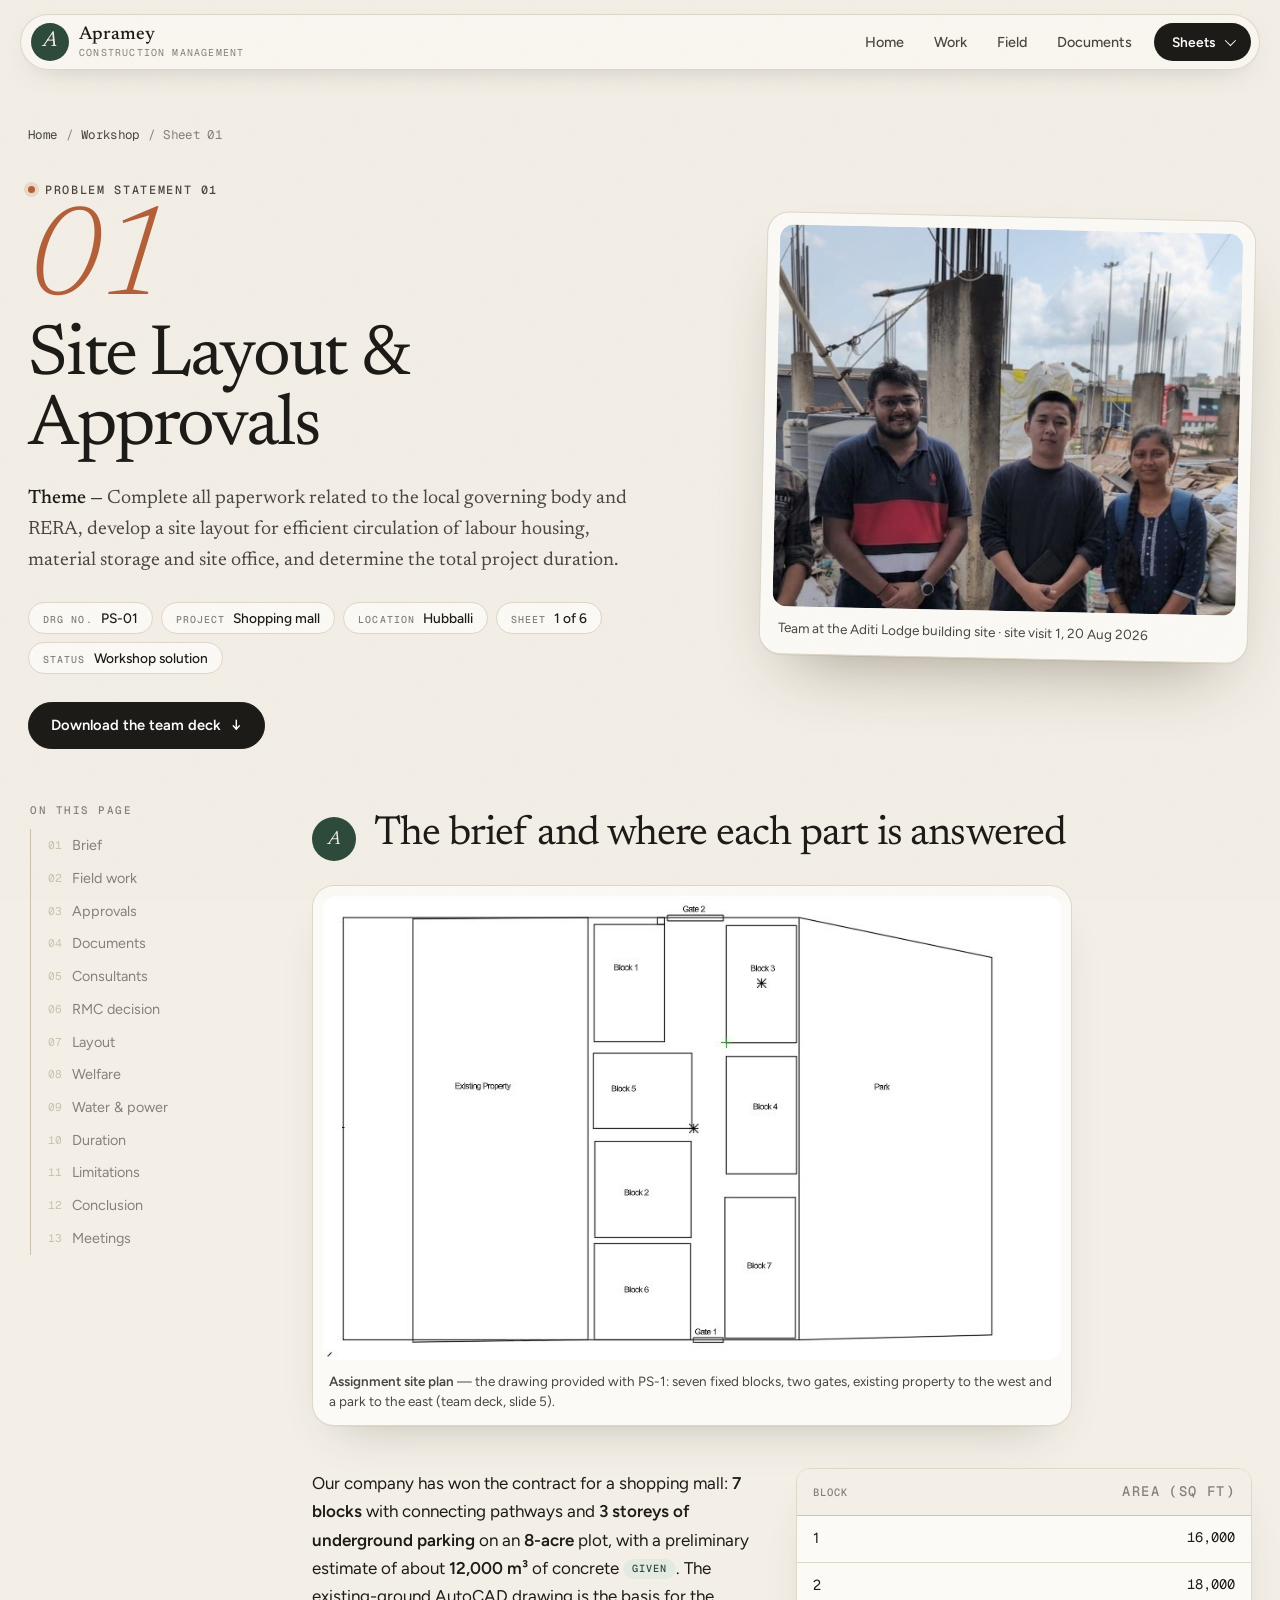
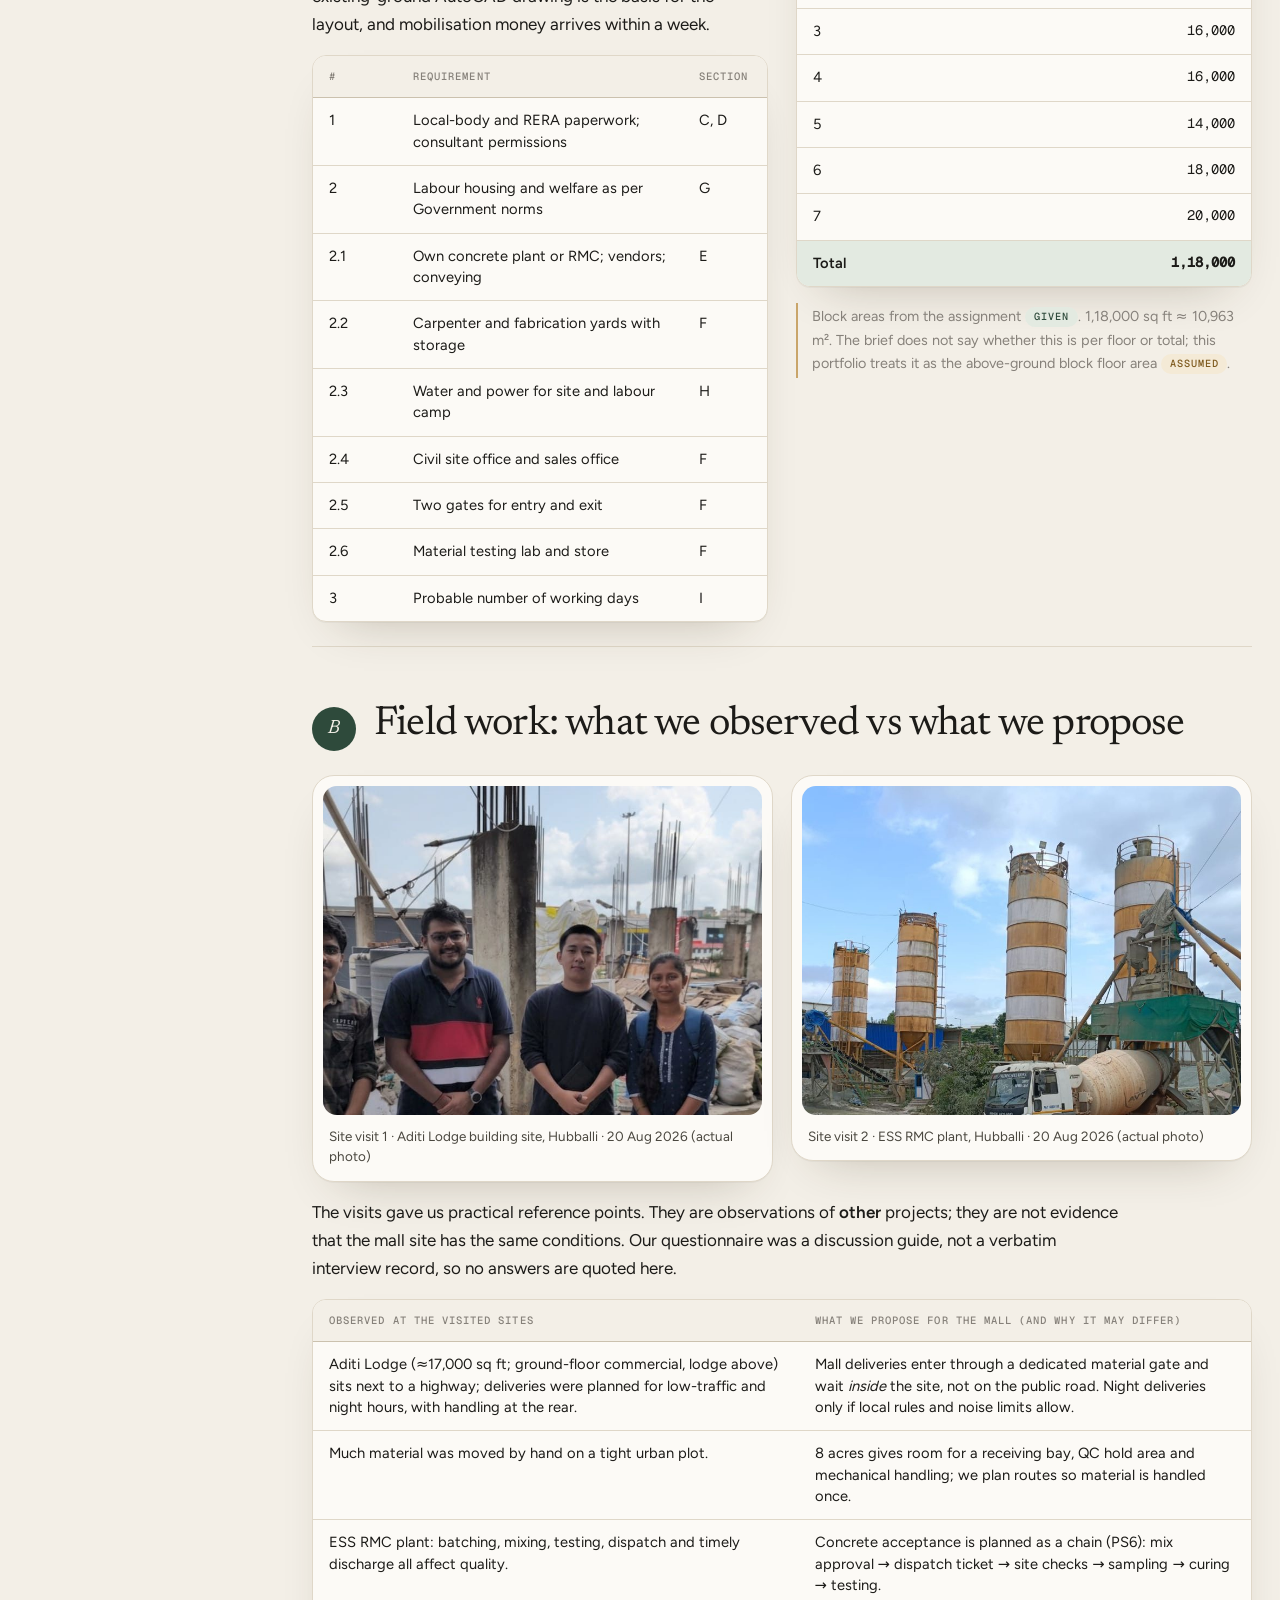
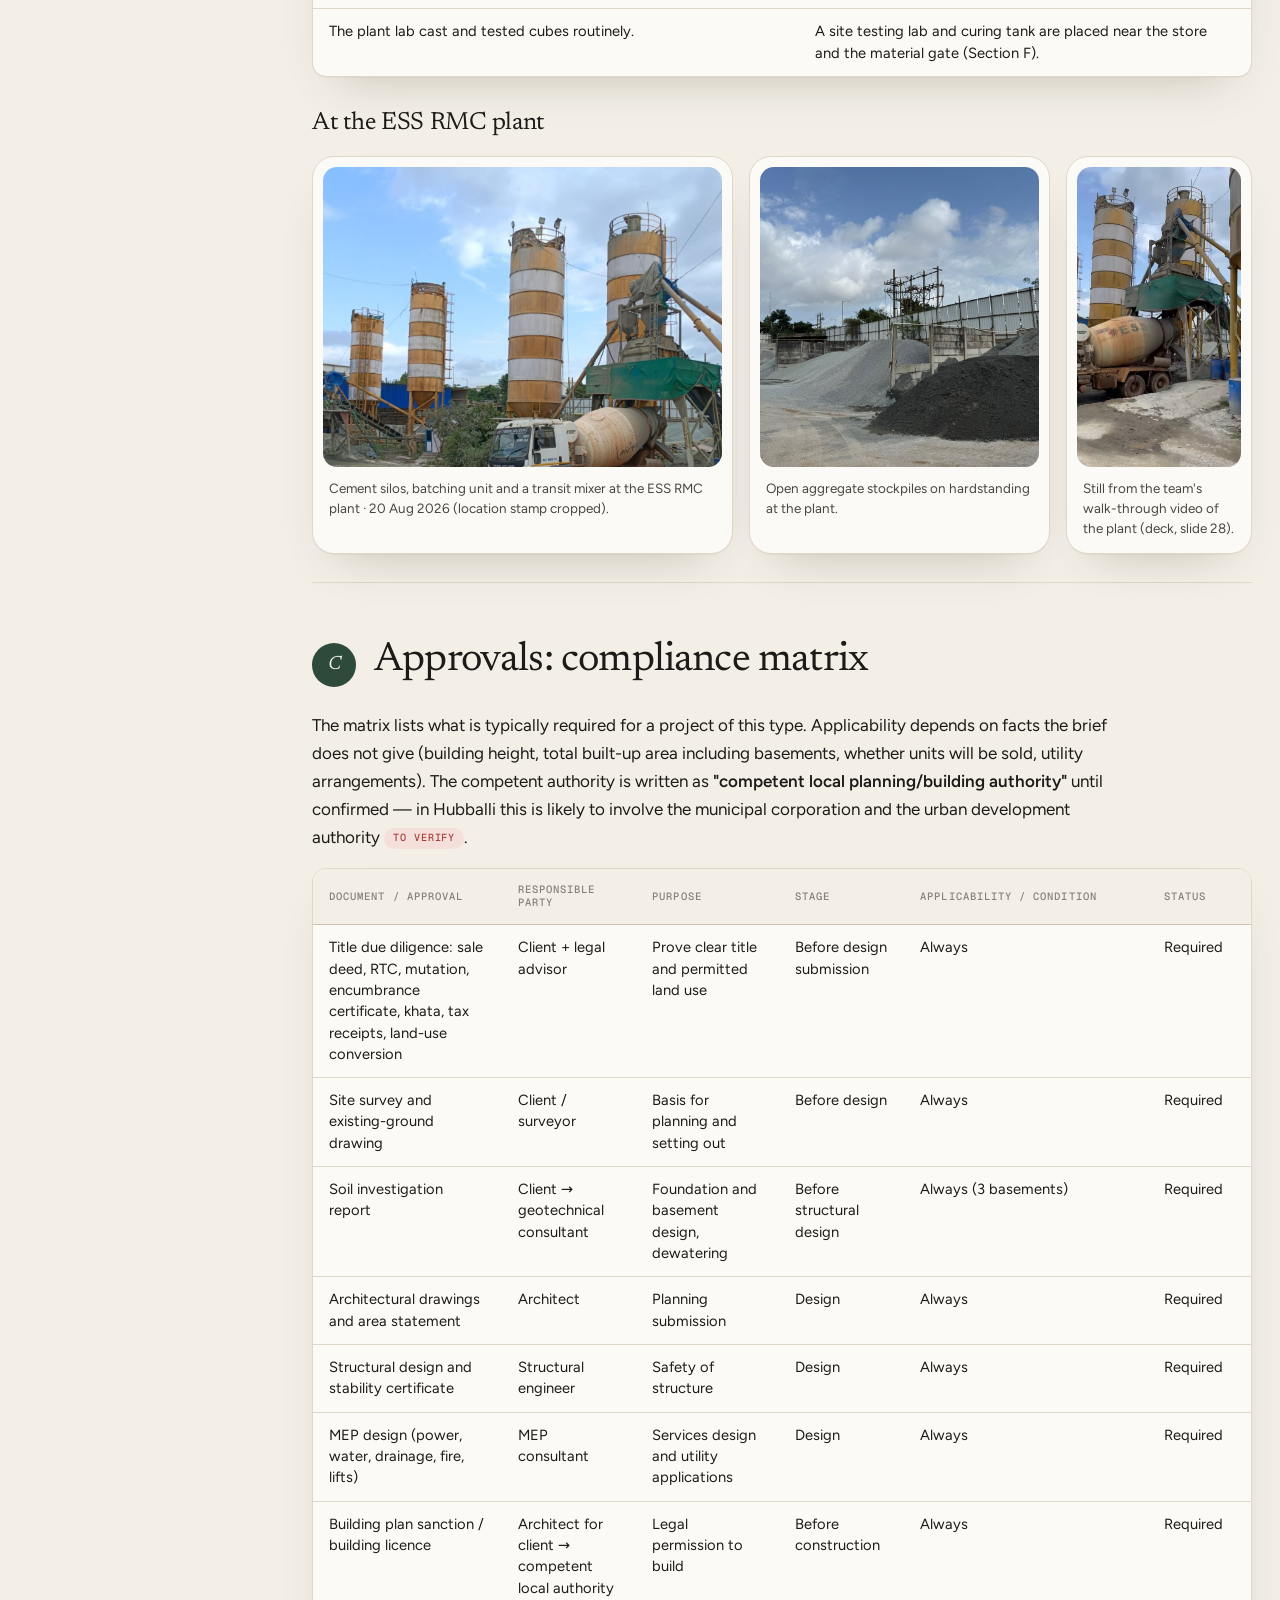
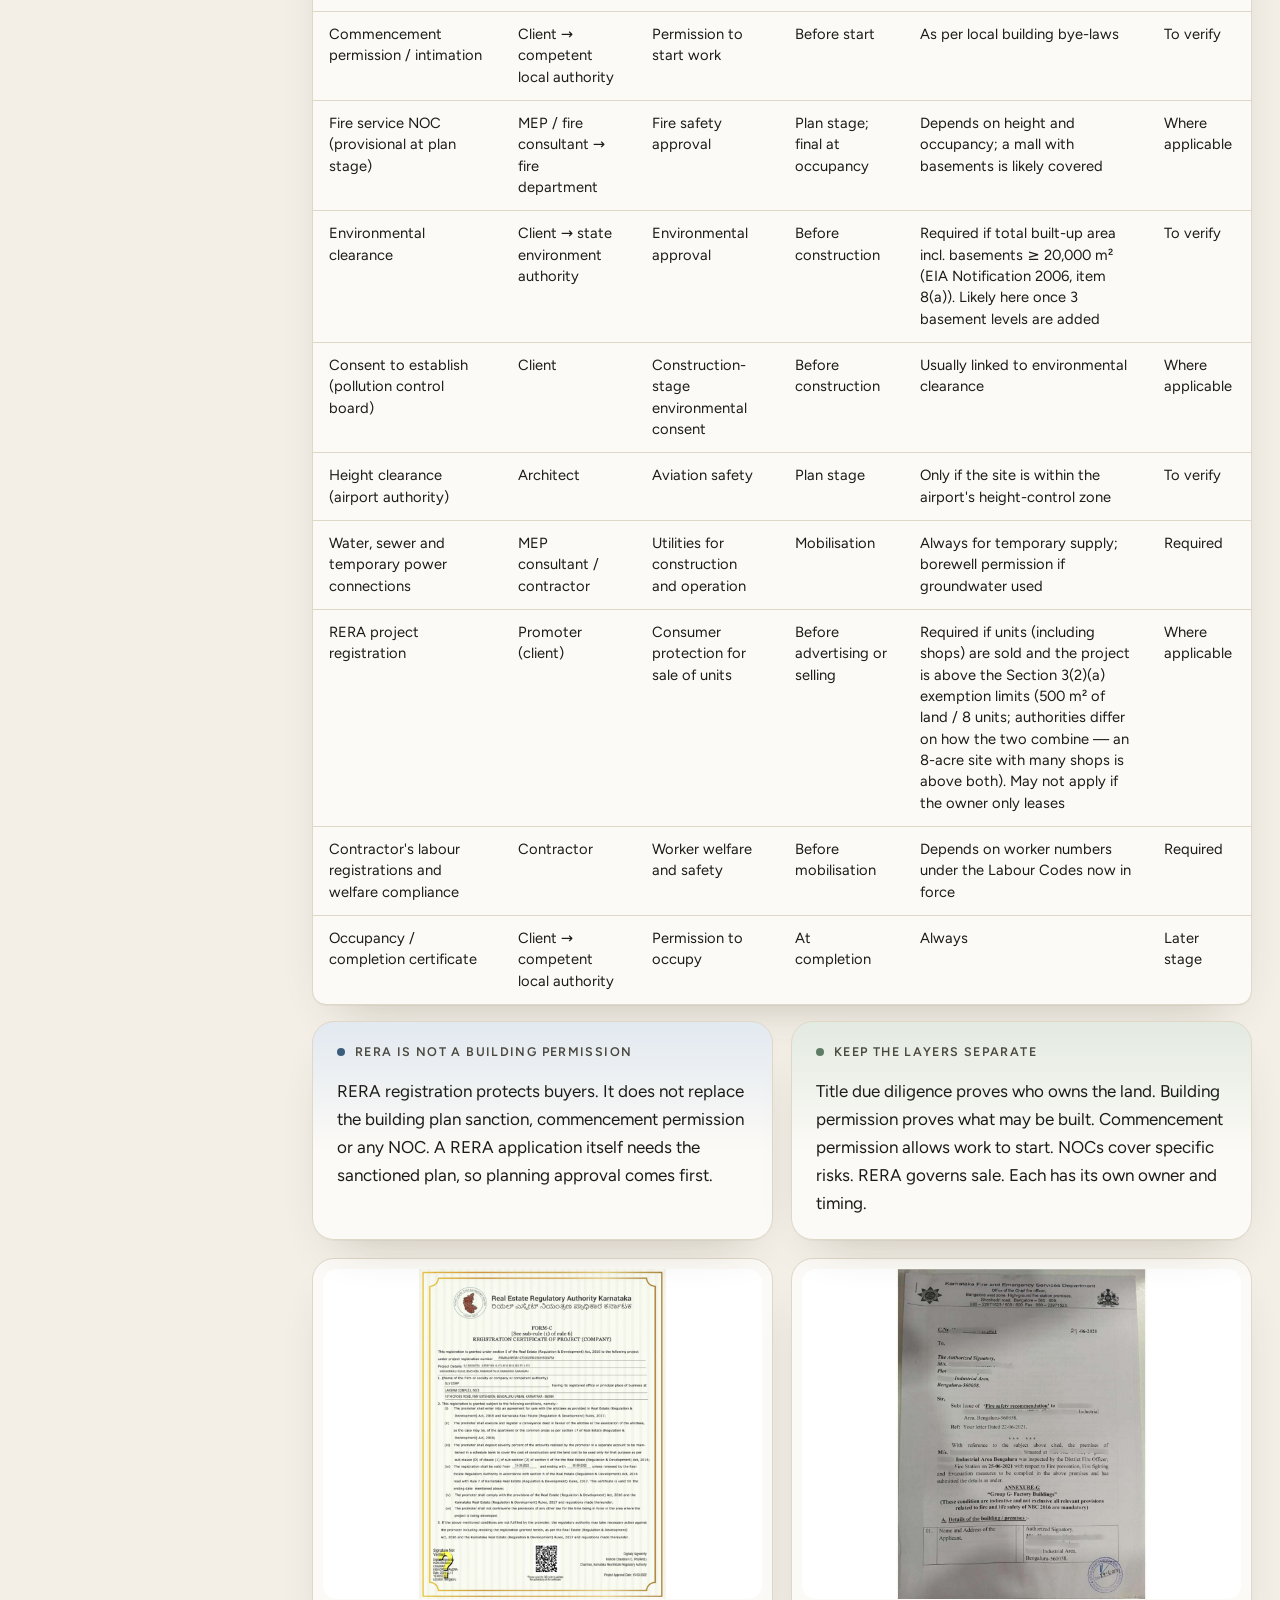
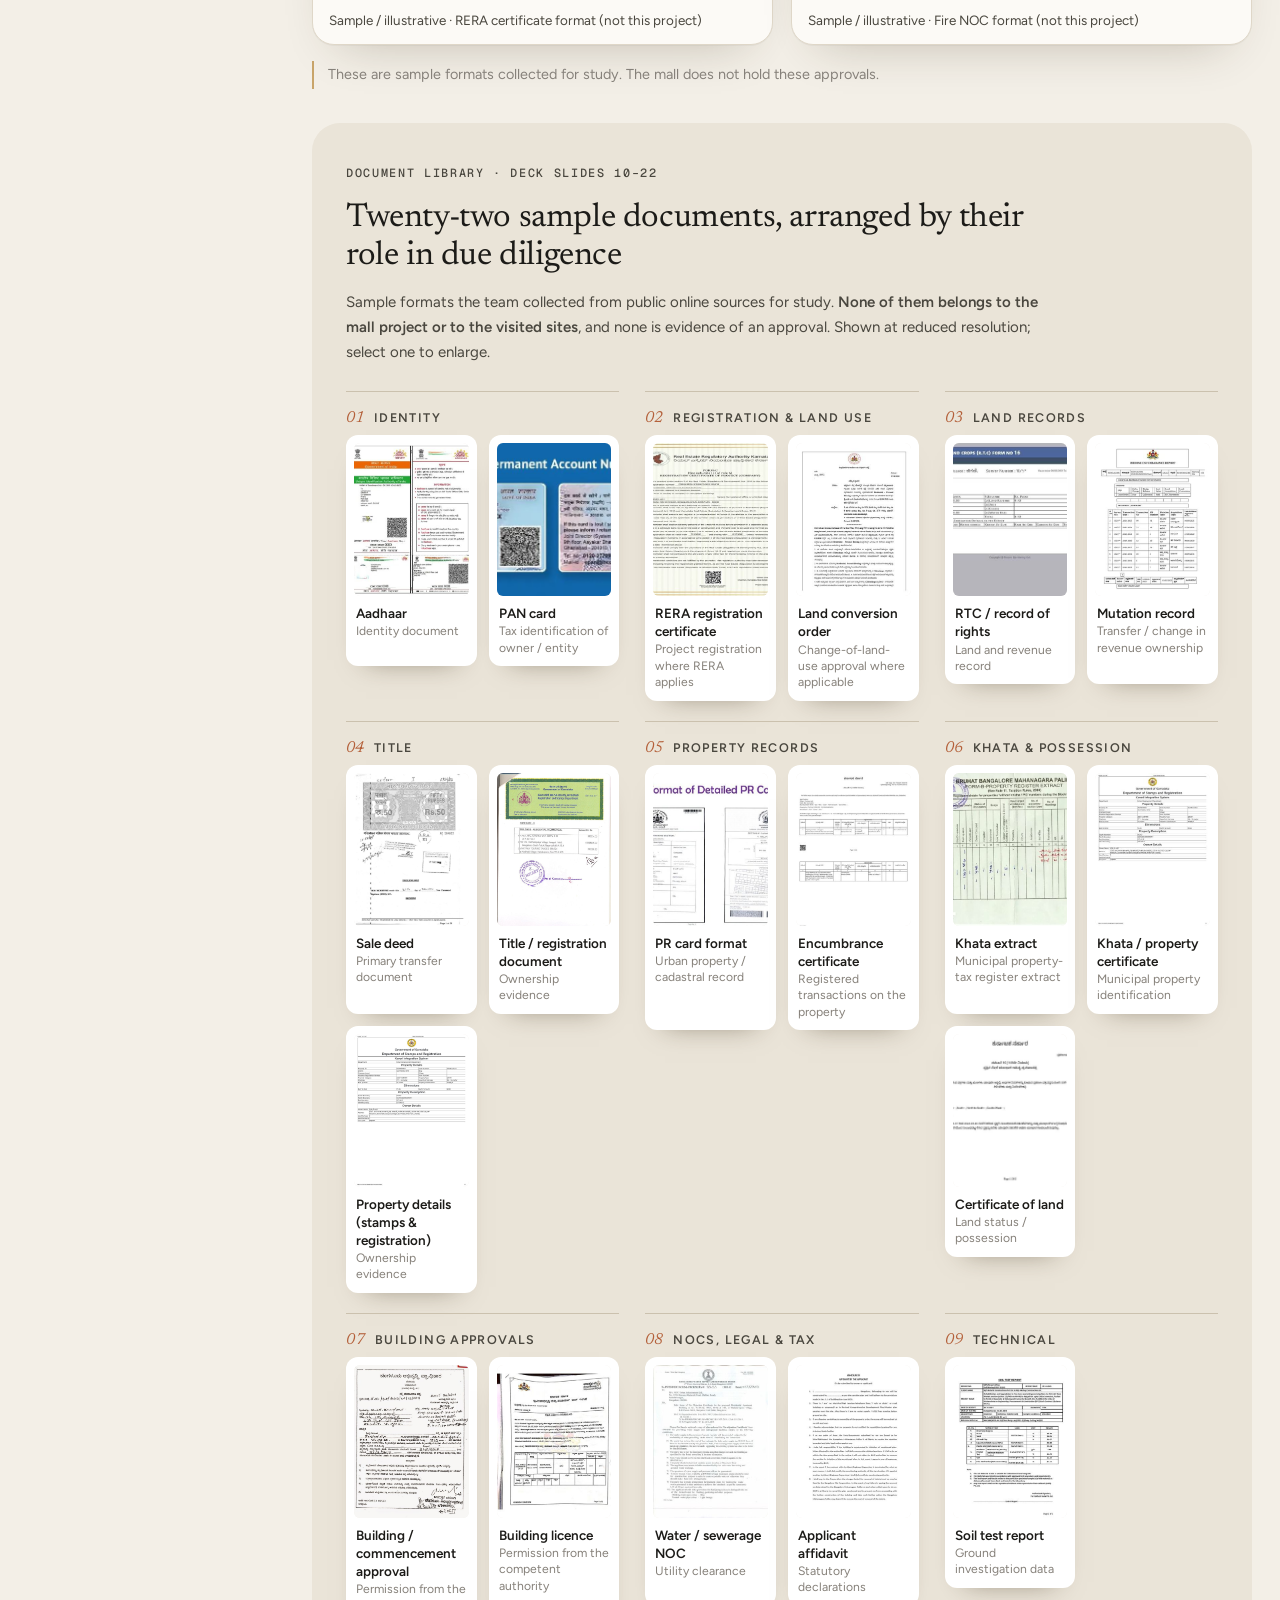
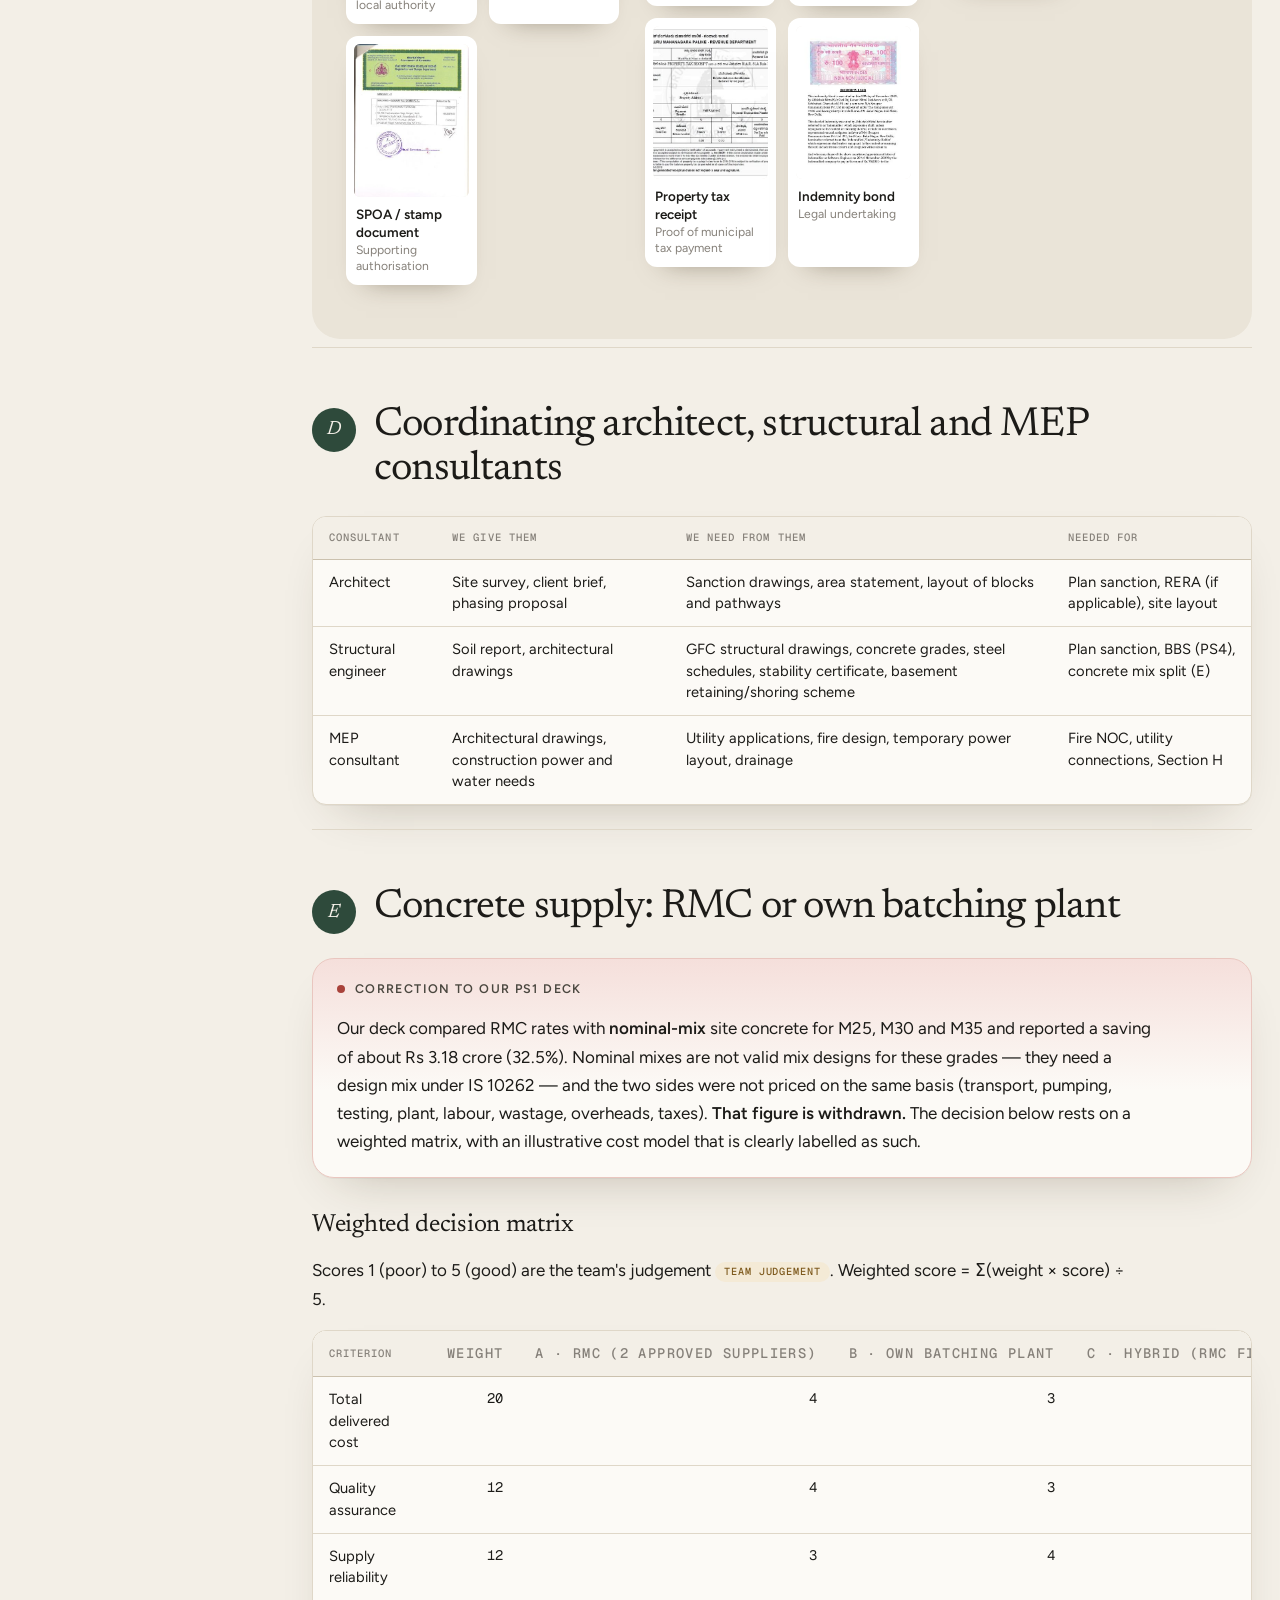
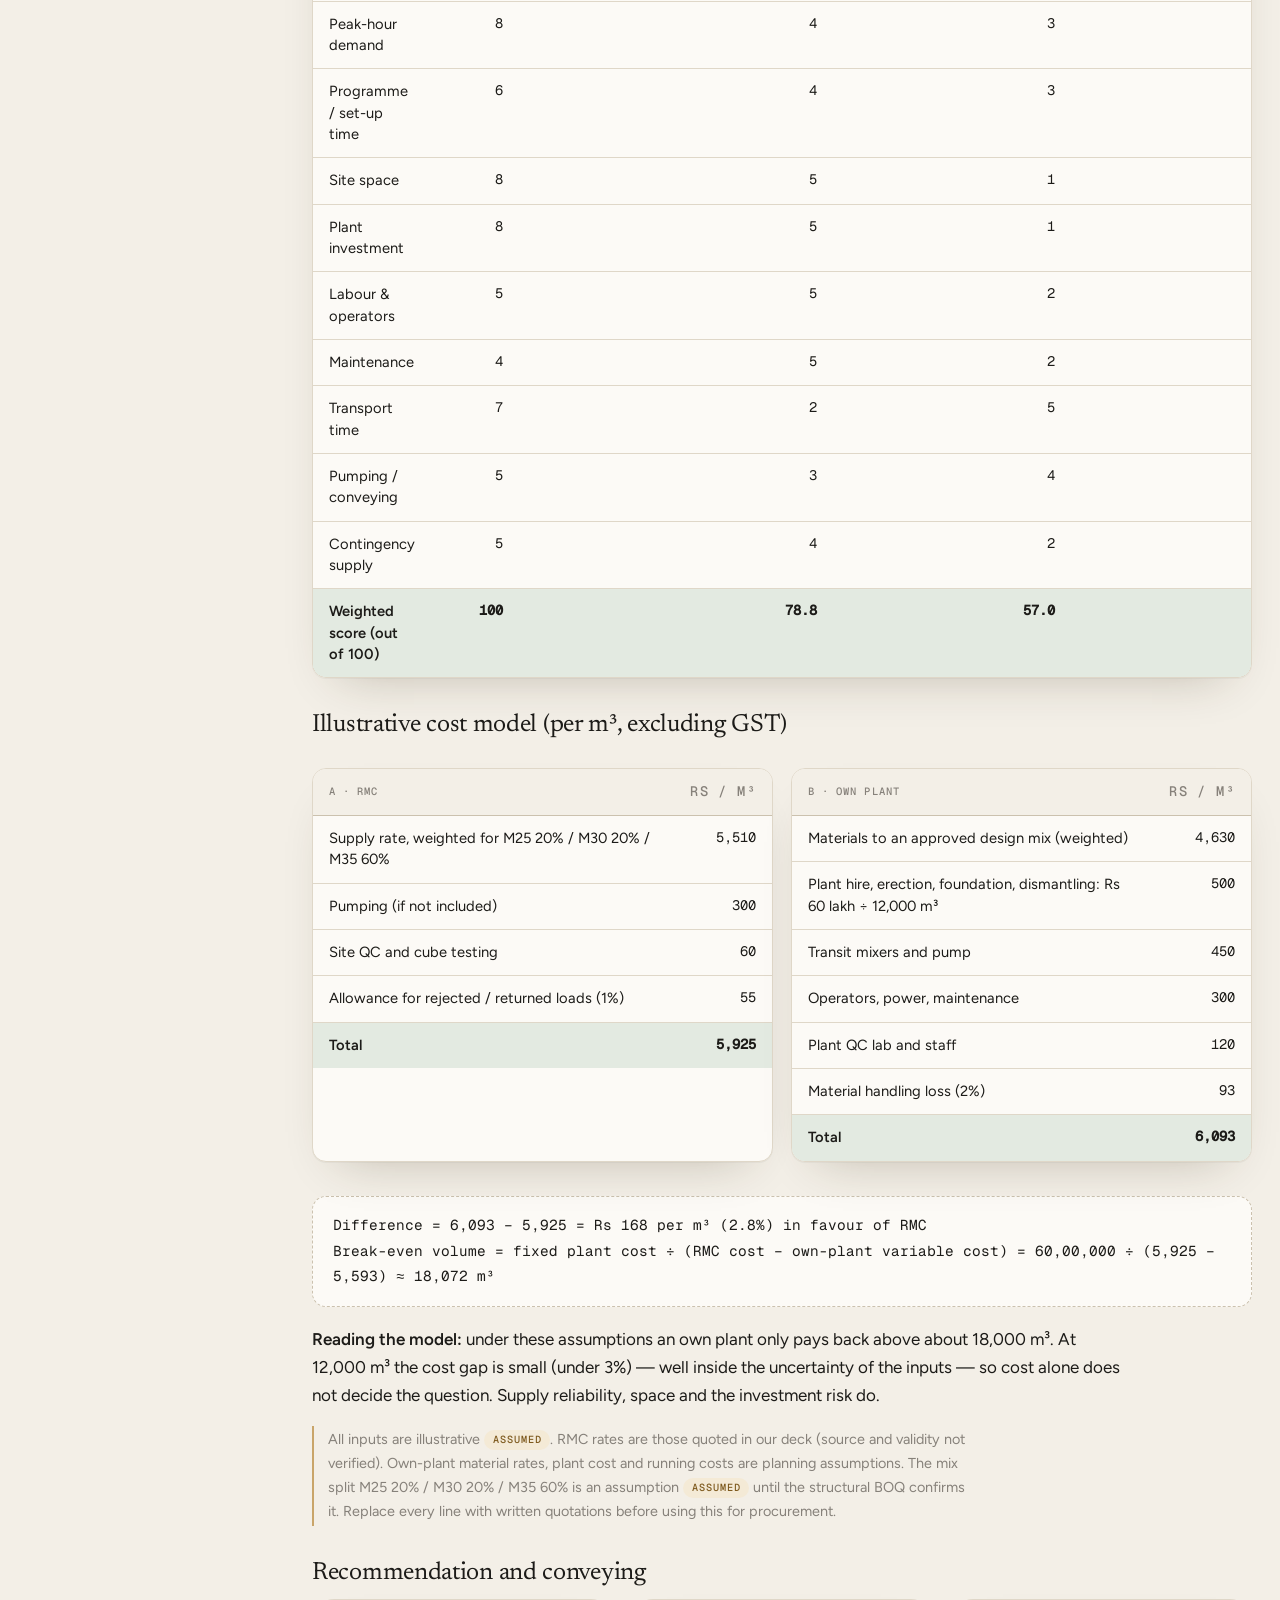
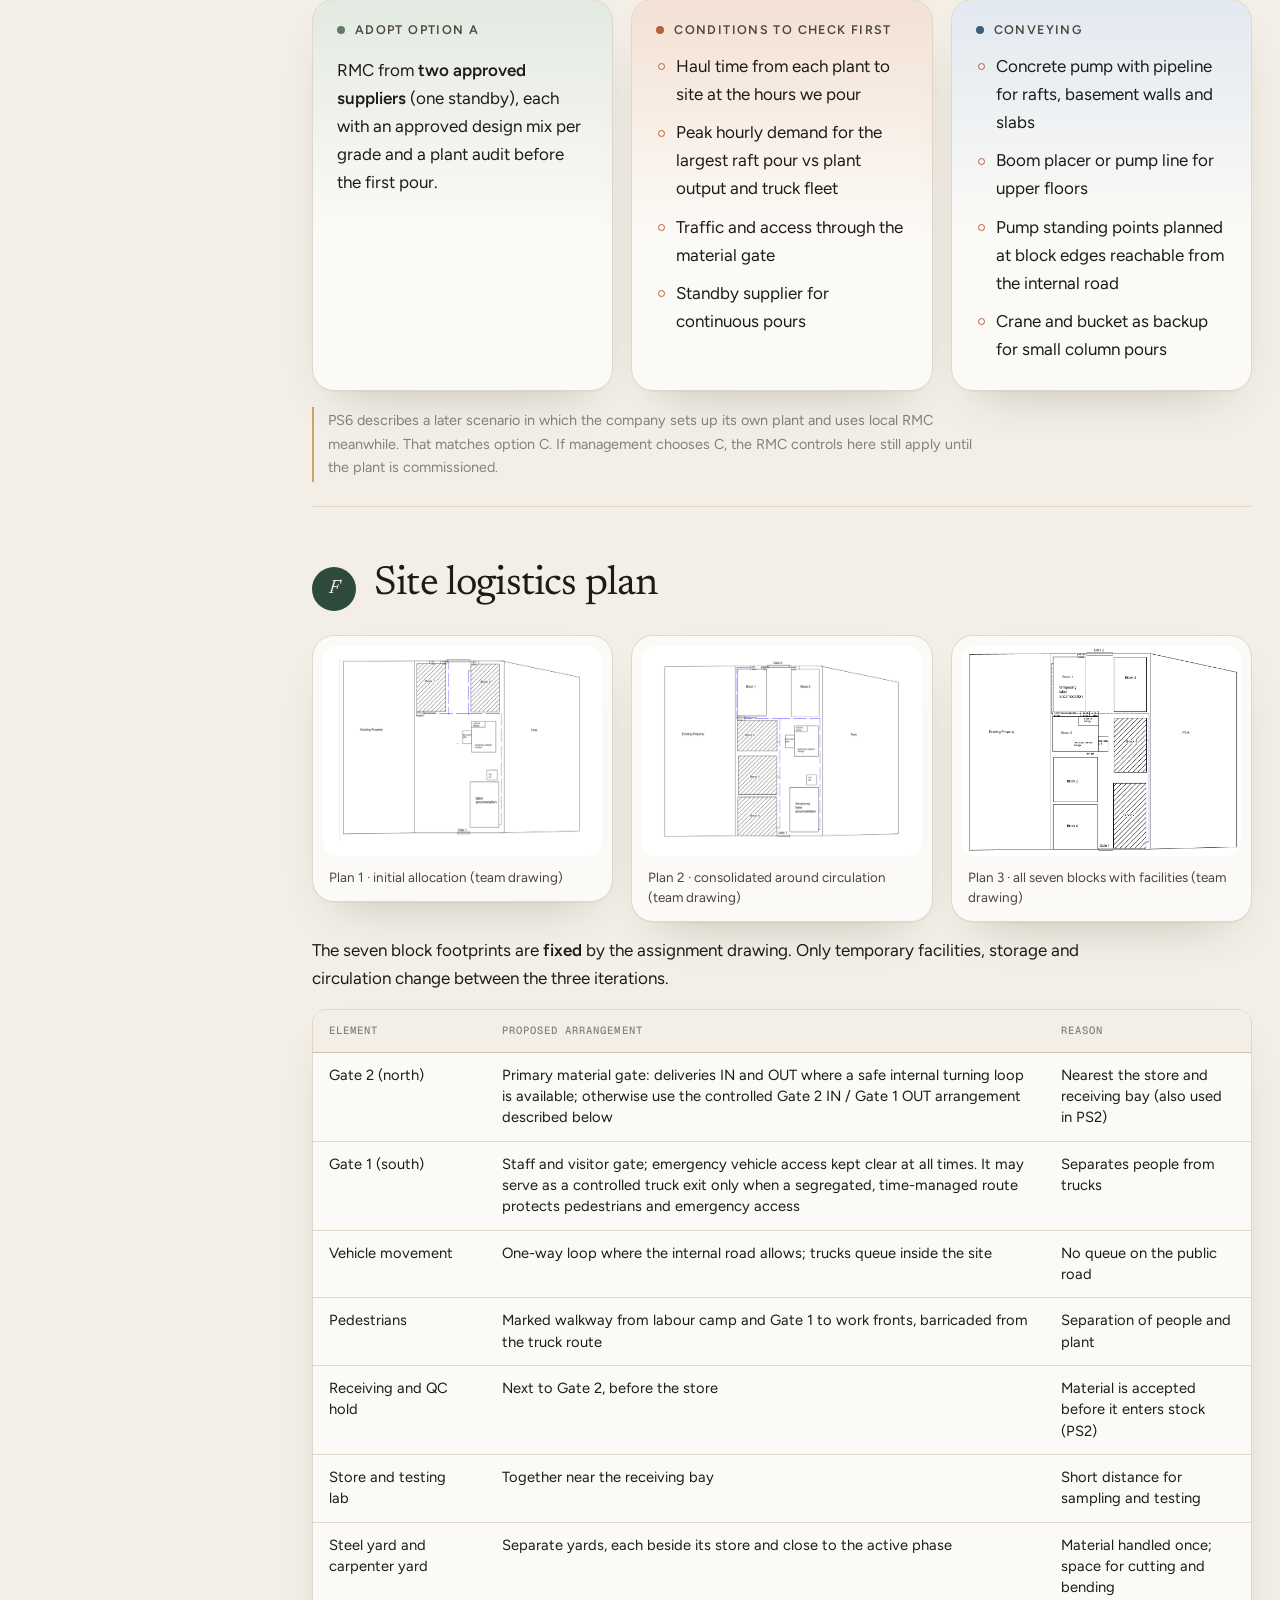
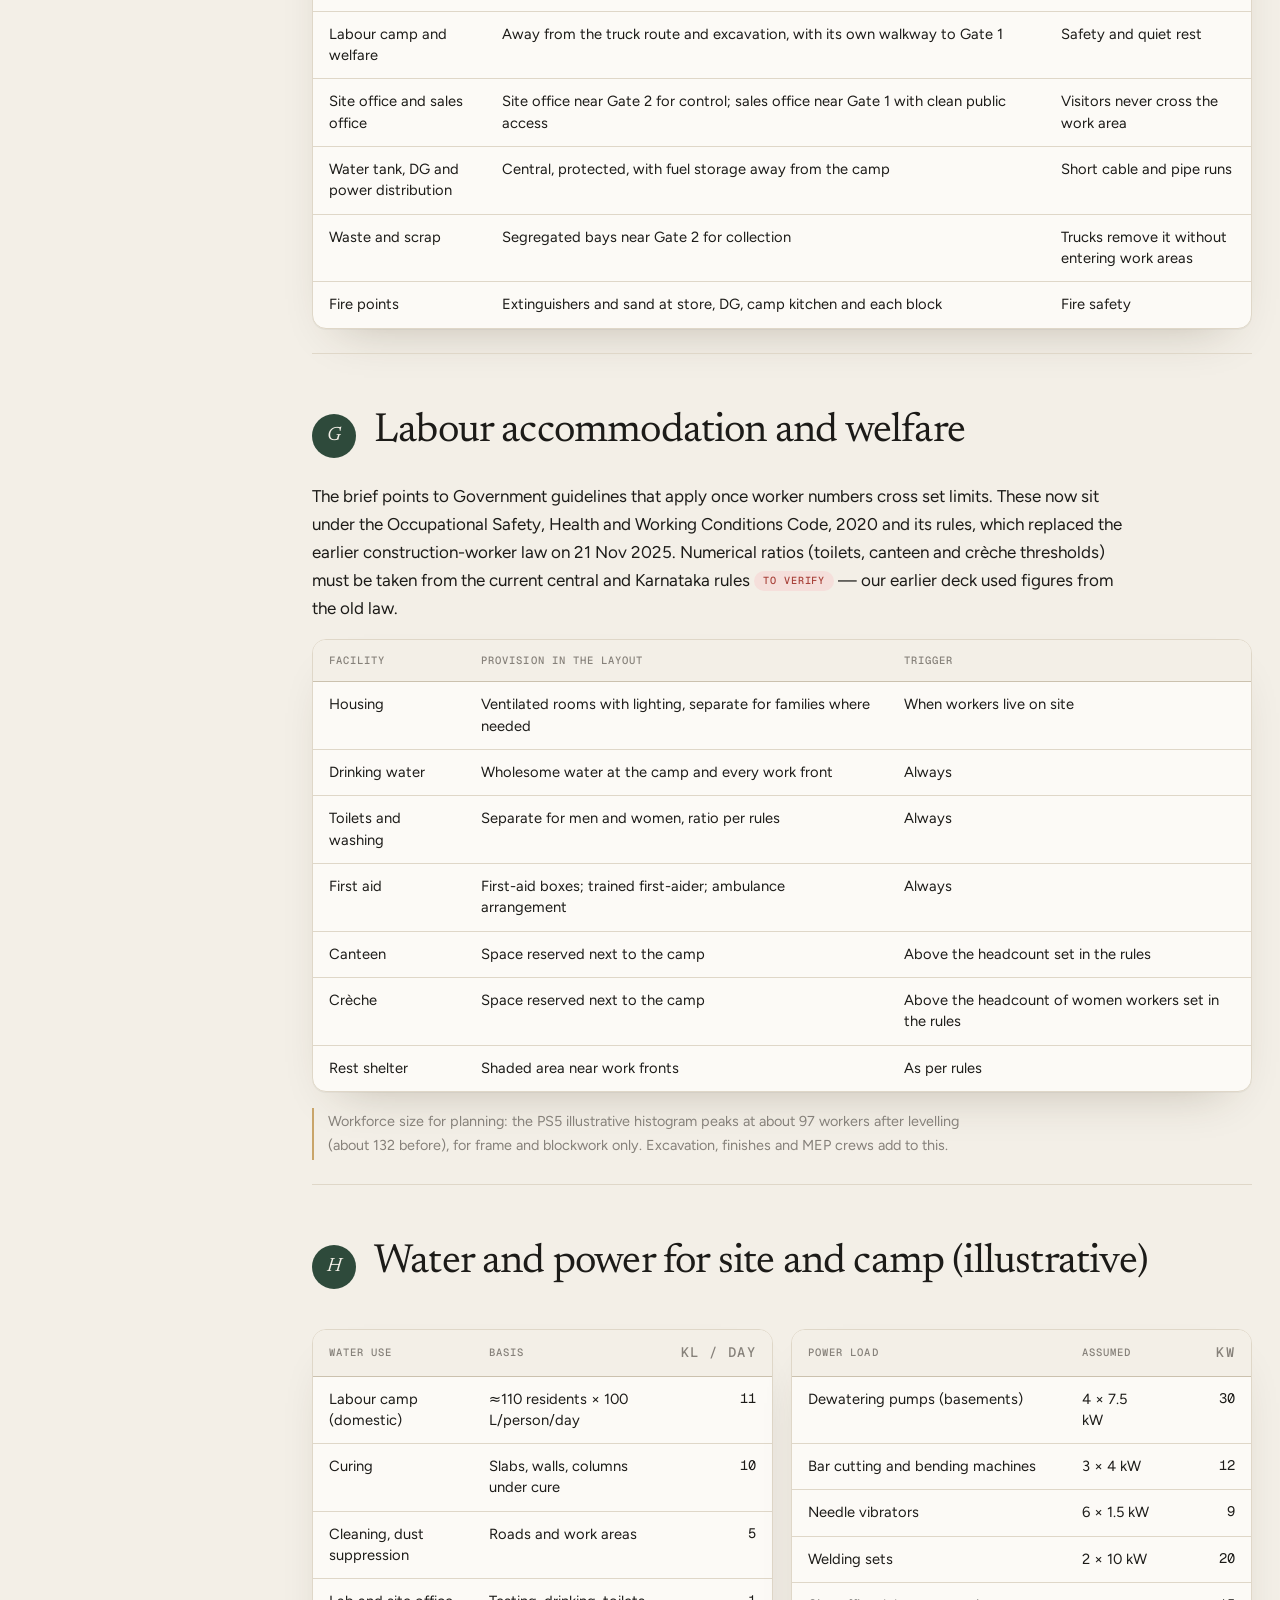
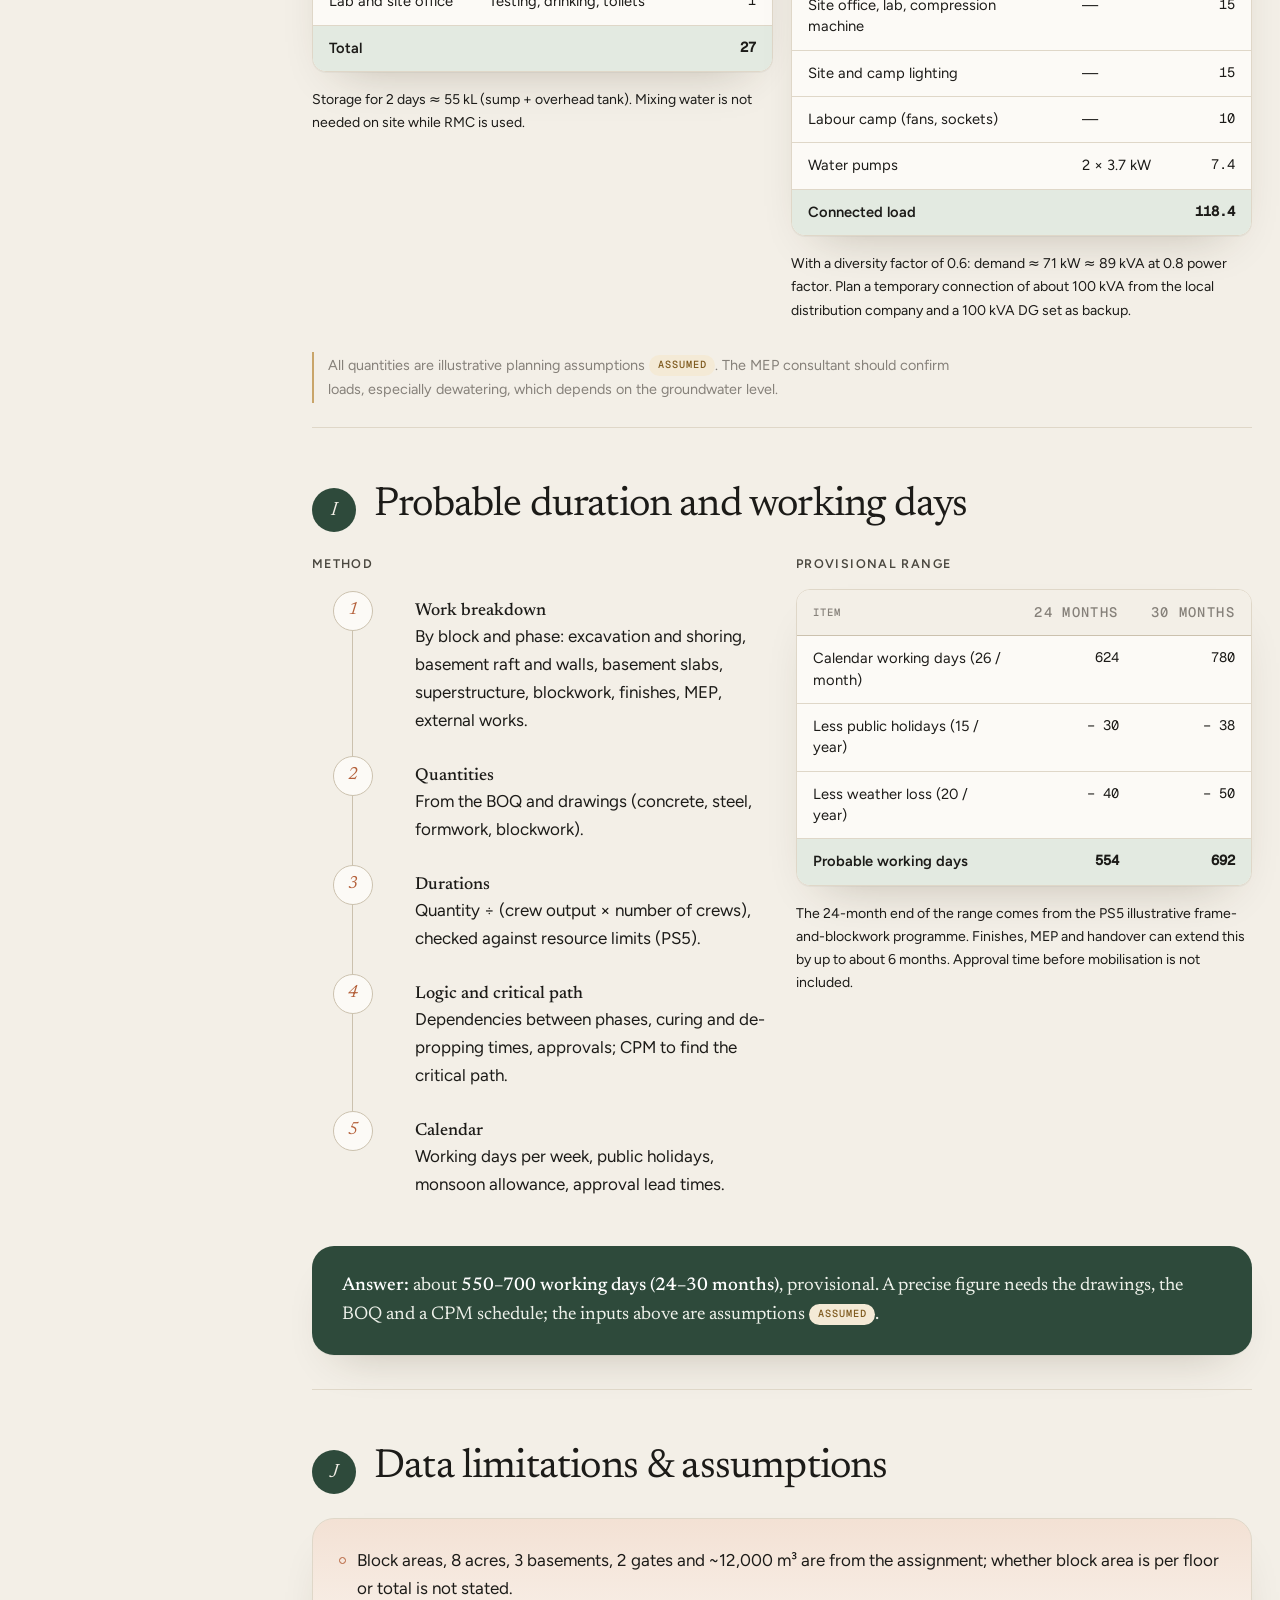
==== commit 76a322b7: "Add all portfolio changes and new assets" ====
--- a/work/ps1.html
+++ b/work/ps1.html
@@ -3,67 +3,92 @@
 <head>
 <meta charset="utf-8">
 <meta name="viewport" content="width=device-width, initial-scale=1">
-<title>PS 01 · Site Layout &amp;amp; Approvals — Apramey</title>
+<title>PS 01 · Site Layout &amp; Approvals — Apramey</title>
 <meta name="description" content="Complete all paperwork related to the local governing body and RERA, develop a site layout for efficient circulation of labour housing, material storage and site office, and determine the total project duration.">
-<link rel="icon" href="data:image/svg+xml,%3Csvg xmlns='http://www.w3.org/2000/svg' viewBox='0 0 32 32'%3E%3Crect x='2' y='2' width='28' height='28' fill='none' stroke='%2314212B' stroke-width='4'/%3E%3Crect x='9' y='9' width='14' height='14' fill='%23E0661A'/%3E%3C/svg%3E">
-
+<meta name="author" content="Apramey Sharad Doddamani">
+<meta property="og:title" content="PS 01 · Site Layout &amp; Approvals — Apramey">
+<meta property="og:description" content="Complete all paperwork related to the local governing body and RERA, develop a site layout for efficient circulation of labour housing, material storage and site office, and determine the total project duration.">
+<meta property="og:image" content="../images/gallery-2.jpg">
+<meta name="theme-color" content="#F3EFE7">
+<link rel="icon" href="../assets/favicon.svg" type="image/svg+xml">
+<link rel="preload" href="../assets/fonts/newsreader-latin-400-normal.woff2" as="font" type="font/woff2" crossorigin>
 <link rel="stylesheet" href="../assets/css/style.css">
+<script>document.documentElement.classList.add('js')</script>
 </head>
 <body>
-<header class="topbar"><div class="wrap"><a class="brand" href="../index.html"><span class="mark"></span><span data-fill="firstName">Apramey</span></a><button class="menu-btn" aria-label="Menu">Menu</button><nav class="nav"><a href="../index.html" class="">Home</a><a href="../index.html#about" class="">About</a><a href="../index.html#workshop" class="on">Workshop</a><a href="../index.html#gallery" class="">Gallery</a><a href="../index.html#contact" class="">Contact</a></nav></div></header>
-<main>
-
-<div class="wrap ps-head">
-  <div class="crumbs"><a href="../index.html#workshop">Construction Management Workshop</a> / Problem Statement 01</div>
-  <h1><small>Problem Statement 01</small>Site Layout &amp; Approvals</h1>
-  <p class="theme"><b>Theme —</b> Complete all paperwork related to the local governing body and RERA, develop a site layout for efficient circulation of labour housing, material storage and site office, and determine the total project duration.</p>
-  <div class="titleblock"><div><label>Drg no.</label><span>PS-01</span></div><div><label>Project</label><span>Shopping mall</span></div><div><label>Location</label><span>Hubballi</span></div><div><label>Sheet</label><span>1 of 6</span></div><div><label>Status</label><span>Workshop solution</span></div></div>
-  <div class="toc"><a href="#brief">Brief</a><a href="#visits">Field work</a><a href="#approvals">Approvals</a><a href="#consultants">Consultants</a><a href="#concrete">RMC decision</a><a href="#layout">Layout</a><a href="#labour">Welfare</a><a href="#utilities">Water &amp; power</a><a href="#duration">Duration</a><a href="#limits">Limitations</a><a href="#conclusion">Conclusion</a><a href="#meetings">Meetings</a></div>
-</div>
-<div class="wrap ps-body">
-<section id="brief" class="rv"><div class="sec-head"><span class="no">A</span><h2>The brief and where each part is answered</h2></div>
+<a class="skip" href="#main">Skip to content</a>
+<div class="progress" aria-hidden="true"></div><header class="nav-wrap"><nav class="nav" aria-label="Main">
+  <a class="brand" href="../index.html" aria-label="Apramey — home"><span class="mono-mark" aria-hidden="true">A</span><span class="brand-t">Apramey<small>Construction Management</small></span></a>
+  <div class="nav-links">
+    <a href="../index.html">Home</a>
+    <a href="../index.html#work">Work</a>
+    <a href="../index.html#field">Field</a>
+    <a href="../work/ps1.html#documents" class="hide-s">Documents</a>
+  </div>
+  <button class="sheets-btn" aria-expanded="false" aria-controls="sheets-menu">Sheets <i aria-hidden="true"></i></button>
+  <div class="sheets-menu" id="sheets-menu"><a href="ps1.html" aria-current="page"><b>01</b><span>Site Layout & Approvals</span></a><a href="ps2.html"><b>02</b><span>Material Management</span></a><a href="ps3.html"><b>03</b><span>Survey & Benchmarks</span></a><a href="ps4.html"><b>04</b><span>Steel & Formwork Control</span></a><a href="ps5.html"><b>05</b><span>Labour Force Planning</span></a><a href="ps6.html"><b>06</b><span>Cube Test Failures</span></a></div>
+</nav></header><main id="main"><header class="ps-hero"><div class="wrap ps-hero-grid">
+  <div class="ps-hero-copy">
+    <p class="crumbs"><a href="../index.html">Home</a><span>/</span><a href="../index.html#work">Workshop</a><span>/</span>Sheet 01</p>
+    <p class="eyebrow"><span class="dot"></span>Problem Statement 01</p>
+    <h1><span class="big-no" aria-hidden="true">01</span>Site Layout &amp; Approvals</h1>
+    <p class="theme"><b>Theme —</b> Complete all paperwork related to the local governing body and RERA, develop a site layout for efficient circulation of labour housing, material storage and site office, and determine the total project duration.</p>
+    <dl class="meta"><div><dt>Drg no.</dt><dd>PS-01</dd></div><div><dt>Project</dt><dd>Shopping mall</dd></div><div><dt>Location</dt><dd>Hubballi</dd></div><div><dt>Sheet</dt><dd>1 of 6</dd></div><div><dt>Status</dt><dd>Workshop solution</dd></div></dl>
+    <a class="btn dl" href="../docs/ps1.pptx" download>Download the team deck <span aria-hidden="true">↓</span></a>
+  </div>
+  <figure class="fig cover"><a href="../images/ps1-site-visit.jpg" data-lb="Team at the Aditi Lodge building site · site visit 1, 20 Aug 2026"><img src="../images/ps1-site-visit.jpg" alt="Team at the Aditi Lodge building site · site visit 1, 20 Aug 2026"></a><figcaption>Team at the Aditi Lodge building site · site visit 1, 20 Aug 2026</figcaption></figure>
+</div></header><div class="wrap ps-grid"><aside class="toc" aria-label="On this page"><p>On this page</p><ol><li><a href="#brief">Brief</a></li><li><a href="#visits">Field work</a></li><li><a href="#approvals">Approvals</a></li><li><a href="#documents">Documents</a></li><li><a href="#consultants">Consultants</a></li><li><a href="#concrete">RMC decision</a></li><li><a href="#layout">Layout</a></li><li><a href="#labour">Welfare</a></li><li><a href="#utilities">Water &amp; power</a></li><li><a href="#duration">Duration</a></li><li><a href="#limits">Limitations</a></li><li><a href="#conclusion">Conclusion</a></li><li><a href="#meetings">Meetings</a></li></ol></aside><div class="ps-main">
+<section class="rv" id="brief"><div class="sec-head"><span class="no">A</span><h2>The brief and where each part is answered</h2></div><div class="aside-fig"><figure class="fig contain paper"><a data-lb="Assignment site plan — the drawing provided with PS-1: seven fixed blocks, two gates, existing property to the west and a park to the east (team deck, slide 5)." href="../images/deck/assignment-site-plan.jpg"><img alt="Provided assignment site plan with seven blocks, two gates, existing property and a park" decoding="async" loading="lazy" src="../images/deck/assignment-site-plan.jpg"/></a><figcaption><b>Assignment site plan</b> — the drawing provided with PS-1: seven fixed blocks, two gates, existing property to the west and a park to the east (team deck, slide 5).</figcaption></figure></div>
 <div class="split"><div>
 <p>Our company has won the contract for a shopping mall: <b>7 blocks</b> with connecting pathways and <b>3 storeys of underground parking</b> on an
 <b>8-acre</b> plot, with a preliminary estimate of about <b>12,000 m³</b> of concrete <span class="pill g">given</span>. The existing-ground AutoCAD drawing is the basis for the layout,
 and mobilisation money arrives within a week.</p>
-<div class="tbl-wrap "><table><thead><tr><th class="">#</th><th class="">Requirement</th><th class="">Section</th></tr></thead><tbody><tr><td class="">1</td><td class="">Local-body and RERA paperwork; consultant permissions</td><td class="">C, D</td></tr><tr><td class="">2</td><td class="">Labour housing and welfare as per Government norms</td><td class="">G</td></tr><tr><td class="">2.1</td><td class="">Own concrete plant or RMC; vendors; conveying</td><td class="">E</td></tr><tr><td class="">2.2</td><td class="">Carpenter and fabrication yards with storage</td><td class="">F</td></tr><tr><td class="">2.3</td><td class="">Water and power for site and labour camp</td><td class="">H</td></tr><tr><td class="">2.4</td><td class="">Civil site office and sales office</td><td class="">F</td></tr><tr><td class="">2.5</td><td class="">Two gates for entry and exit</td><td class="">F</td></tr><tr><td class="">2.6</td><td class="">Material testing lab and store</td><td class="">F</td></tr><tr><td class="">3</td><td class="">Probable number of working days</td><td class="">I</td></tr></tbody></table></div>
+<div class="tbl-wrap"><table><thead><tr><th class="">#</th><th class="">Requirement</th><th class="">Section</th></tr></thead><tbody><tr><td class="">1</td><td class="">Local-body and RERA paperwork; consultant permissions</td><td class="">C, D</td></tr><tr><td class="">2</td><td class="">Labour housing and welfare as per Government norms</td><td class="">G</td></tr><tr><td class="">2.1</td><td class="">Own concrete plant or RMC; vendors; conveying</td><td class="">E</td></tr><tr><td class="">2.2</td><td class="">Carpenter and fabrication yards with storage</td><td class="">F</td></tr><tr><td class="">2.3</td><td class="">Water and power for site and labour camp</td><td class="">H</td></tr><tr><td class="">2.4</td><td class="">Civil site office and sales office</td><td class="">F</td></tr><tr><td class="">2.5</td><td class="">Two gates for entry and exit</td><td class="">F</td></tr><tr><td class="">2.6</td><td class="">Material testing lab and store</td><td class="">F</td></tr><tr><td class="">3</td><td class="">Probable number of working days</td><td class="">I</td></tr></tbody></table></div>
 </div><div>
-<div class="tbl-wrap "><table><thead><tr><th class="">Block</th><th class="num">Area (sq ft)</th></tr></thead><tbody><tr><td class="">1</td><td class="num">16,000</td></tr><tr><td class="">2</td><td class="num">18,000</td></tr><tr><td class="">3</td><td class="num">16,000</td></tr><tr><td class="">4</td><td class="num">16,000</td></tr><tr><td class="">5</td><td class="num">14,000</td></tr><tr><td class="">6</td><td class="num">18,000</td></tr><tr><td class="">7</td><td class="num">20,000</td></tr><tr class="total"><td class="">Total</td><td class="num">1,18,000</td></tr></tbody></table></div>
+<div class="tbl-wrap"><table><thead><tr><th class="">Block</th><th class="num">Area (sq ft)</th></tr></thead><tbody><tr><td class="">1</td><td class="num">16,000</td></tr><tr><td class="">2</td><td class="num">18,000</td></tr><tr><td class="">3</td><td class="num">16,000</td></tr><tr><td class="">4</td><td class="num">16,000</td></tr><tr><td class="">5</td><td class="num">14,000</td></tr><tr><td class="">6</td><td class="num">18,000</td></tr><tr><td class="">7</td><td class="num">20,000</td></tr><tr class="total"><td class="">Total</td><td class="num">1,18,000</td></tr></tbody></table></div>
 <p class="note">Block areas from the assignment <span class="pill g">given</span>. 1,18,000 sq ft ≈ 10,963 m². The brief does not say whether this is per floor or total; this portfolio treats it as the above-ground block floor area <span class="pill a">assumed</span>.</p>
-</div></div></section><section id="visits" class="rv"><div class="sec-head"><span class="no">B</span><h2>Field work: what we observed vs what we propose</h2></div>
+</div></div></section><section class="rv" id="visits"><div class="sec-head"><span class="no">B</span><h2>Field work: what we observed vs what we propose</h2></div>
 <div class="grid g2">
-  <div><figure class="ph r43 " data-src="../images/ps1-site-visit.jpg" data-label="Site visit 1 — building site"></figure><div class="cap">Site visit 1 · Aditi Lodge building site, Hubballi · 20 Aug 2026 (actual photo)</div></div>
-  <div><figure class="ph r43 " data-src="../images/ps1-rmc-visit.jpg" data-label="Site visit 2 — ESS RMC plant"></figure><div class="cap">Site visit 2 · ESS RMC plant, Hubballi · 20 Aug 2026 (actual photo)</div></div>
+<div><figure class="fig r43"><a data-lb="Site visit 1 · Aditi Lodge building site, Hubballi · 20 Aug 2026 (actual photo)" href="../images/ps1-site-visit.jpg"><img alt="Site visit 1 — building site" decoding="async" loading="lazy" src="../images/ps1-site-visit.jpg"/></a><figcaption>Site visit 1 · Aditi Lodge building site, Hubballi · 20 Aug 2026 (actual photo)</figcaption></figure></div>
+<div><figure class="fig r43"><a data-lb="Site visit 2 · ESS RMC plant, Hubballi · 20 Aug 2026 (actual photo)" href="../images/ps1-rmc-visit.jpg"><img alt="Site visit 2 — ESS RMC plant" decoding="async" loading="lazy" src="../images/ps1-rmc-visit.jpg"/></a><figcaption>Site visit 2 · ESS RMC plant, Hubballi · 20 Aug 2026 (actual photo)</figcaption></figure></div>
 </div>
 <p style="margin-top:16px">The visits gave us practical reference points. They are observations of <b>other</b> projects; they are not evidence that the mall site has the same conditions.
 Our questionnaire was a discussion guide, not a verbatim interview record, so no answers are quoted here.</p>
-<div class="tbl-wrap "><table><thead><tr><th class="">Observed at the visited sites</th><th class="">What we propose for the mall (and why it may differ)</th></tr></thead><tbody><tr><td class="">Aditi Lodge (≈17,000 sq ft; ground-floor commercial, lodge above) sits next to a highway; deliveries were planned for low-traffic and night hours, with handling at the rear.</td><td class="">Mall deliveries enter through a dedicated material gate and wait <i>inside</i> the site, not on the public road. Night deliveries only if local rules and noise limits allow.</td></tr><tr><td class="">Much material was moved by hand on a tight urban plot.</td><td class="">8 acres gives room for a receiving bay, QC hold area and mechanical handling; we plan routes so material is handled once.</td></tr><tr><td class="">ESS RMC plant: batching, mixing, testing, dispatch and timely discharge all affect quality.</td><td class="">Concrete acceptance is planned as a chain (PS6): mix approval → dispatch ticket → site checks → sampling → curing → testing.</td></tr><tr><td class="">The plant lab cast and tested cubes routinely.</td><td class="">A site testing lab and curing tank are placed near the store and the material gate (Section F).</td></tr></tbody></table></div></section><section id="approvals" class="rv"><div class="sec-head"><span class="no">C</span><h2>Approvals: compliance matrix</h2></div>
+<div class="tbl-wrap"><table><thead><tr><th class="">Observed at the visited sites</th><th class="">What we propose for the mall (and why it may differ)</th></tr></thead><tbody><tr><td class="">Aditi Lodge (≈17,000 sq ft; ground-floor commercial, lodge above) sits next to a highway; deliveries were planned for low-traffic and night hours, with handling at the rear.</td><td class="">Mall deliveries enter through a dedicated material gate and wait <i>inside</i> the site, not on the public road. Night deliveries only if local rules and noise limits allow.</td></tr><tr><td class="">Much material was moved by hand on a tight urban plot.</td><td class="">8 acres gives room for a receiving bay, QC hold area and mechanical handling; we plan routes so material is handled once.</td></tr><tr><td class="">ESS RMC plant: batching, mixing, testing, dispatch and timely discharge all affect quality.</td><td class="">Concrete acceptance is planned as a chain (PS6): mix approval → dispatch ticket → site checks → sampling → curing → testing.</td></tr><tr><td class="">The plant lab cast and tested cubes routinely.</td><td class="">A site testing lab and curing tank are placed near the store and the material gate (Section F).</td></tr></tbody></table></div><h3 class="sub">At the ESS RMC plant</h3>
+<div class="mosaic m3">
+<figure class="fig"><a data-lb="Cement silos, batching unit and a transit mixer at the ESS RMC plant · 20 Aug 2026 (location stamp cropped)." href="../images/deck/rmc-plant-silos.jpg"><img alt="Cement silos and a batching plant with a transit mixer parked in front" decoding="async" loading="lazy" src="../images/deck/rmc-plant-silos.jpg"/></a><figcaption>Cement silos, batching unit and a transit mixer at the ESS RMC plant · 20 Aug 2026 (location stamp cropped).</figcaption></figure>
+<figure class="fig"><a data-lb="Open aggregate stockpiles on hardstanding at the plant." href="../images/deck/rmc-aggregates.jpg"><img alt="Grey aggregate stockpiles in an open yard beside a boundary wall" decoding="async" loading="lazy" src="../images/deck/rmc-aggregates.jpg"/></a><figcaption>Open aggregate stockpiles on hardstanding at the plant.</figcaption></figure>
+<figure class="fig tall"><a data-lb="Still from the team's walk-through video of the plant (deck, slide 28)." href="../images/deck/rmc-video-still.jpg"><img alt="A transit mixer in front of a silo and batching structure" decoding="async" loading="lazy" src="../images/deck/rmc-video-still.jpg"/></a><figcaption>Still from the team's walk-through video of the plant (deck, slide 28).</figcaption></figure>
+</div></section><section class="rv" id="approvals"><div class="sec-head"><span class="no">C</span><h2>Approvals: compliance matrix</h2></div>
 <p>The matrix lists what is typically required for a project of this type. Applicability depends on facts the brief does not give (building height, total built-up area including basements,
 whether units will be sold, utility arrangements). The competent authority is written as <b>"competent local planning/building authority"</b> until confirmed — in Hubballi this is likely
 to involve the municipal corporation and the urban development authority <span class="pill r">to verify</span>.</p>
-<div class="tbl-wrap "><table><thead><tr><th class="">Document / approval</th><th class="">Responsible party</th><th class="">Purpose</th><th class="">Stage</th><th class="">Applicability / condition</th><th class="">Status</th></tr></thead><tbody><tr><td class="">Title due diligence: sale deed, RTC, mutation, encumbrance certificate, khata, tax receipts, land-use conversion</td><td class="">Client + legal advisor</td><td class="">Prove clear title and permitted land use</td><td class="">Before design submission</td><td class="">Always</td><td class="">Required</td></tr><tr><td class="">Site survey and existing-ground drawing</td><td class="">Client / surveyor</td><td class="">Basis for planning and setting out</td><td class="">Before design</td><td class="">Always</td><td class="">Required</td></tr><tr><td class="">Soil investigation report</td><td class="">Client → geotechnical consultant</td><td class="">Foundation and basement design, dewatering</td><td class="">Before structural design</td><td class="">Always (3 basements)</td><td class="">Required</td></tr><tr><td class="">Architectural drawings and area statement</td><td class="">Architect</td><td class="">Planning submission</td><td class="">Design</td><td class="">Always</td><td class="">Required</td></tr><tr><td class="">Structural design and stability certificate</td><td class="">Structural engineer</td><td class="">Safety of structure</td><td class="">Design</td><td class="">Always</td><td class="">Required</td></tr><tr><td class="">MEP design (power, water, drainage, fire, lifts)</td><td class="">MEP consultant</td><td class="">Services design and utility applications</td><td class="">Design</td><td class="">Always</td><td class="">Required</td></tr><tr><td class="">Building plan sanction / building licence</td><td class="">Architect for client → competent local authority</td><td class="">Legal permission to build</td><td class="">Before construction</td><td class="">Always</td><td class="">Required</td></tr><tr><td class="">Commencement permission / intimation</td><td class="">Client → competent local authority</td><td class="">Permission to start work</td><td class="">Before start</td><td class="">As per local building bye-laws</td><td class="">To verify</td></tr><tr><td class="">Fire service NOC (provisional at plan stage)</td><td class="">MEP / fire consultant → fire department</td><td class="">Fire safety approval</td><td class="">Plan stage; final at occupancy</td><td class="">Depends on height and occupancy; a mall with basements is likely covered</td><td class="">Where applicable</td></tr><tr><td class="">Environmental clearance</td><td class="">Client → state environment authority</td><td class="">Environmental approval</td><td class="">Before construction</td><td class="">Required if total built-up area incl. basements ≥ 20,000 m² (EIA Notification 2006, item 8(a)). Likely here once 3 basement levels are added</td><td class="">To verify</td></tr><tr><td class="">Consent to establish (pollution control board)</td><td class="">Client</td><td class="">Construction-stage environmental consent</td><td class="">Before construction</td><td class="">Usually linked to environmental clearance</td><td class="">Where applicable</td></tr><tr><td class="">Height clearance (airport authority)</td><td class="">Architect</td><td class="">Aviation safety</td><td class="">Plan stage</td><td class="">Only if the site is within the airport's height-control zone</td><td class="">To verify</td></tr><tr><td class="">Water, sewer and temporary power connections</td><td class="">MEP consultant / contractor</td><td class="">Utilities for construction and operation</td><td class="">Mobilisation</td><td class="">Always for temporary supply; borewell permission if groundwater used</td><td class="">Required</td></tr><tr><td class="">RERA project registration</td><td class="">Promoter (client)</td><td class="">Consumer protection for sale of units</td><td class="">Before advertising or selling</td><td class="">Required if units (including shops) are sold and the project is above the Section 3(2)(a) exemption limits (500 m² of land / 8 units; authorities differ on how the two combine — an 8-acre site with many shops is above both). May not apply if the owner only leases</td><td class="">Where applicable</td></tr><tr><td class="">Contractor's labour registrations and welfare compliance</td><td class="">Contractor</td><td class="">Worker welfare and safety</td><td class="">Before mobilisation</td><td class="">Depends on worker numbers under the Labour Codes now in force</td><td class="">Required</td></tr><tr><td class="">Occupancy / completion certificate</td><td class="">Client → competent local authority</td><td class="">Permission to occupy</td><td class="">At completion</td><td class="">Always</td><td class="">Later stage</td></tr></tbody></table></div>
+<div class="tbl-wrap"><table><thead><tr><th class="">Document / approval</th><th class="">Responsible party</th><th class="">Purpose</th><th class="">Stage</th><th class="">Applicability / condition</th><th class="">Status</th></tr></thead><tbody><tr><td class="">Title due diligence: sale deed, RTC, mutation, encumbrance certificate, khata, tax receipts, land-use conversion</td><td class="">Client + legal advisor</td><td class="">Prove clear title and permitted land use</td><td class="">Before design submission</td><td class="">Always</td><td class="">Required</td></tr><tr><td class="">Site survey and existing-ground drawing</td><td class="">Client / surveyor</td><td class="">Basis for planning and setting out</td><td class="">Before design</td><td class="">Always</td><td class="">Required</td></tr><tr><td class="">Soil investigation report</td><td class="">Client → geotechnical consultant</td><td class="">Foundation and basement design, dewatering</td><td class="">Before structural design</td><td class="">Always (3 basements)</td><td class="">Required</td></tr><tr><td class="">Architectural drawings and area statement</td><td class="">Architect</td><td class="">Planning submission</td><td class="">Design</td><td class="">Always</td><td class="">Required</td></tr><tr><td class="">Structural design and stability certificate</td><td class="">Structural engineer</td><td class="">Safety of structure</td><td class="">Design</td><td class="">Always</td><td class="">Required</td></tr><tr><td class="">MEP design (power, water, drainage, fire, lifts)</td><td class="">MEP consultant</td><td class="">Services design and utility applications</td><td class="">Design</td><td class="">Always</td><td class="">Required</td></tr><tr><td class="">Building plan sanction / building licence</td><td class="">Architect for client → competent local authority</td><td class="">Legal permission to build</td><td class="">Before construction</td><td class="">Always</td><td class="">Required</td></tr><tr><td class="">Commencement permission / intimation</td><td class="">Client → competent local authority</td><td class="">Permission to start work</td><td class="">Before start</td><td class="">As per local building bye-laws</td><td class="">To verify</td></tr><tr><td class="">Fire service NOC (provisional at plan stage)</td><td class="">MEP / fire consultant → fire department</td><td class="">Fire safety approval</td><td class="">Plan stage; final at occupancy</td><td class="">Depends on height and occupancy; a mall with basements is likely covered</td><td class="">Where applicable</td></tr><tr><td class="">Environmental clearance</td><td class="">Client → state environment authority</td><td class="">Environmental approval</td><td class="">Before construction</td><td class="">Required if total built-up area incl. basements ≥ 20,000 m² (EIA Notification 2006, item 8(a)). Likely here once 3 basement levels are added</td><td class="">To verify</td></tr><tr><td class="">Consent to establish (pollution control board)</td><td class="">Client</td><td class="">Construction-stage environmental consent</td><td class="">Before construction</td><td class="">Usually linked to environmental clearance</td><td class="">Where applicable</td></tr><tr><td class="">Height clearance (airport authority)</td><td class="">Architect</td><td class="">Aviation safety</td><td class="">Plan stage</td><td class="">Only if the site is within the airport's height-control zone</td><td class="">To verify</td></tr><tr><td class="">Water, sewer and temporary power connections</td><td class="">MEP consultant / contractor</td><td class="">Utilities for construction and operation</td><td class="">Mobilisation</td><td class="">Always for temporary supply; borewell permission if groundwater used</td><td class="">Required</td></tr><tr><td class="">RERA project registration</td><td class="">Promoter (client)</td><td class="">Consumer protection for sale of units</td><td class="">Before advertising or selling</td><td class="">Required if units (including shops) are sold and the project is above the Section 3(2)(a) exemption limits (500 m² of land / 8 units; authorities differ on how the two combine — an 8-acre site with many shops is above both). May not apply if the owner only leases</td><td class="">Where applicable</td></tr><tr><td class="">Contractor's labour registrations and welfare compliance</td><td class="">Contractor</td><td class="">Worker welfare and safety</td><td class="">Before mobilisation</td><td class="">Depends on worker numbers under the Labour Codes now in force</td><td class="">Required</td></tr><tr><td class="">Occupancy / completion certificate</td><td class="">Client → competent local authority</td><td class="">Permission to occupy</td><td class="">At completion</td><td class="">Always</td><td class="">Later stage</td></tr></tbody></table></div>
 <div class="grid g2" style="margin-top:14px">
 <div class="card blue"><h4>RERA is not a building permission</h4><p>RERA registration protects buyers. It does not replace the building plan sanction, commencement permission or any NOC. A RERA application itself needs the sanctioned plan, so planning approval comes first.</p></div>
 <div class="card green"><h4>Keep the layers separate</h4><p>Title due diligence proves who owns the land. Building permission proves what may be built. Commencement permission allows work to start. NOCs cover specific risks. RERA governs sale. Each has its own owner and timing.</p></div>
 </div>
 <div class="grid g2" style="margin-top:18px">
-  <div><figure class="ph r43 contain" data-src="../images/ps1-rera.jpg" data-label="RERA registration certificate (sample)"></figure><div class="cap">Sample / illustrative · RERA certificate format (not this project)</div></div>
-  <div><figure class="ph r43 contain" data-src="../images/ps1-fire-noc.jpg" data-label="Fire NOC (sample)"></figure><div class="cap">Sample / illustrative · Fire NOC format (not this project)</div></div>
+<div><figure class="fig contain r43"><a data-lb="Sample / illustrative · RERA certificate format (not this project)" href="../images/ps1-rera.jpg"><img alt="RERA registration certificate (sample)" decoding="async" loading="lazy" src="../images/ps1-rera.jpg"/></a><figcaption>Sample / illustrative · RERA certificate format (not this project)</figcaption></figure></div>
+<div><figure class="fig contain r43"><a data-lb="Sample / illustrative · Fire NOC format (not this project)" href="../images/ps1-fire-noc.jpg"><img alt="Fire NOC (sample)" decoding="async" loading="lazy" src="../images/ps1-fire-noc.jpg"/></a><figcaption>Sample / illustrative · Fire NOC format (not this project)</figcaption></figure></div>
 </div>
-<p class="note">These are sample formats collected for study. The mall does not hold these approvals.</p></section><section id="consultants" class="rv"><div class="sec-head"><span class="no">D</span><h2>Coordinating architect, structural and MEP consultants</h2></div><div class="tbl-wrap "><table><thead><tr><th class="">Consultant</th><th class="">We give them</th><th class="">We need from them</th><th class="">Needed for</th></tr></thead><tbody><tr><td class="">Architect</td><td class="">Site survey, client brief, phasing proposal</td><td class="">Sanction drawings, area statement, layout of blocks and pathways</td><td class="">Plan sanction, RERA (if applicable), site layout</td></tr><tr><td class="">Structural engineer</td><td class="">Soil report, architectural drawings</td><td class="">GFC structural drawings, concrete grades, steel schedules, stability certificate, basement retaining/shoring scheme</td><td class="">Plan sanction, BBS (PS4), concrete mix split (E)</td></tr><tr><td class="">MEP consultant</td><td class="">Architectural drawings, construction power and water needs</td><td class="">Utility applications, fire design, temporary power layout, drainage</td><td class="">Fire NOC, utility connections, Section H</td></tr></tbody></table></div></section><section id="concrete" class="rv"><div class="sec-head"><span class="no">E</span><h2>Concrete supply: RMC or own batching plant</h2></div>
+<p class="note">These are sample formats collected for study. The mall does not hold these approvals.</p><div class="doclib" id="documents">
+<div class="doclib-head"><span class="eyebrow">Document library · deck slides 10–22</span><h3>Twenty-two sample documents, arranged by their role in due diligence</h3>
+<p>Sample formats the team collected from public online sources for study. <b>None of them belongs to the mall project or to the visited sites</b>, and none is evidence of an approval. Shown at reduced resolution; select one to enlarge.</p></div>
+<div class="docgroup"><h4><i>01</i>Identity</h4><div class="docrow"><figure class="doc"><a data-lb="Aadhaar — sample format, not a document of this project" href="../images/docs/aadhaar.jpg"><img alt="Sample Aadhaar" decoding="async" loading="lazy" src="../images/docs/aadhaar.jpg"/></a><figcaption><b>Aadhaar</b>Identity document</figcaption></figure><figure class="doc"><a data-lb="PAN card — sample format, not a document of this project" href="../images/docs/pan.jpg"><img alt="Sample PAN card" decoding="async" loading="lazy" src="../images/docs/pan.jpg"/></a><figcaption><b>PAN card</b>Tax identification of owner / entity</figcaption></figure></div></div><div class="docgroup"><h4><i>02</i>Registration &amp; land use</h4><div class="docrow"><figure class="doc"><a data-lb="RERA registration certificate — sample format, not a document of this project" href="../images/docs/rera-certificate.jpg"><img alt="Sample RERA registration certificate" decoding="async" loading="lazy" src="../images/docs/rera-certificate.jpg"/></a><figcaption><b>RERA registration certificate</b>Project registration where RERA applies</figcaption></figure><figure class="doc"><a data-lb="Land conversion order — sample format, not a document of this project" href="../images/docs/land-conversion.jpg"><img alt="Sample Land conversion order" decoding="async" loading="lazy" src="../images/docs/land-conversion.jpg"/></a><figcaption><b>Land conversion order</b>Change-of-land-use approval where applicable</figcaption></figure></div></div><div class="docgroup"><h4><i>03</i>Land records</h4><div class="docrow"><figure class="doc"><a data-lb="RTC / record of rights — sample format, not a document of this project" href="../images/docs/rtc.jpg"><img alt="Sample RTC / record of rights" decoding="async" loading="lazy" src="../images/docs/rtc.jpg"/></a><figcaption><b>RTC / record of rights</b>Land and revenue record</figcaption></figure><figure class="doc"><a data-lb="Mutation record — sample format, not a document of this project" href="../images/docs/mutation.jpg"><img alt="Sample Mutation record" decoding="async" loading="lazy" src="../images/docs/mutation.jpg"/></a><figcaption><b>Mutation record</b>Transfer / change in revenue ownership</figcaption></figure></div></div><div class="docgroup"><h4><i>04</i>Title</h4><div class="docrow"><figure class="doc"><a data-lb="Sale deed — sample format, not a document of this project" href="../images/docs/sale-deed.jpg"><img alt="Sample Sale deed" decoding="async" loading="lazy" src="../images/docs/sale-deed.jpg"/></a><figcaption><b>Sale deed</b>Primary transfer document</figcaption></figure><figure class="doc"><a data-lb="Title / registration document — sample format, not a document of this project" href="../images/docs/title-document-a.jpg"><img alt="Sample Title / registration document" decoding="async" loading="lazy" src="../images/docs/title-document-a.jpg"/></a><figcaption><b>Title / registration document</b>Ownership evidence</figcaption></figure><figure class="doc"><a data-lb="Property details (stamps &amp; registration) — sample format, not a document of this project" href="../images/docs/title-document-b.jpg"><img alt="Sample Property details (stamps &amp; registration)" decoding="async" loading="lazy" src="../images/docs/title-document-b.jpg"/></a><figcaption><b>Property details (stamps &amp; registration)</b>Ownership evidence</figcaption></figure></div></div><div class="docgroup"><h4><i>05</i>Property records</h4><div class="docrow"><figure class="doc"><a data-lb="PR card format — sample format, not a document of this project" href="../images/docs/pr-card.jpg"><img alt="Sample PR card format" decoding="async" loading="lazy" src="../images/docs/pr-card.jpg"/></a><figcaption><b>PR card format</b>Urban property / cadastral record</figcaption></figure><figure class="doc"><a data-lb="Encumbrance certificate — sample format, not a document of this project" href="../images/docs/encumbrance.jpg"><img alt="Sample Encumbrance certificate" decoding="async" loading="lazy" src="../images/docs/encumbrance.jpg"/></a><figcaption><b>Encumbrance certificate</b>Registered transactions on the property</figcaption></figure></div></div><div class="docgroup"><h4><i>06</i>Khata &amp; possession</h4><div class="docrow"><figure class="doc"><a data-lb="Khata extract — sample format, not a document of this project" href="../images/docs/khata-extract.jpg"><img alt="Sample Khata extract" decoding="async" loading="lazy" src="../images/docs/khata-extract.jpg"/></a><figcaption><b>Khata extract</b>Municipal property-tax register extract</figcaption></figure><figure class="doc"><a data-lb="Khata / property certificate — sample format, not a document of this project" href="../images/docs/khata-certificate.jpg"><img alt="Sample Khata / property certificate" decoding="async" loading="lazy" src="../images/docs/khata-certificate.jpg"/></a><figcaption><b>Khata / property certificate</b>Municipal property identification</figcaption></figure><figure class="doc"><a data-lb="Certificate of land — sample format, not a document of this project" href="../images/docs/certificate-of-land.jpg"><img alt="Sample Certificate of land" decoding="async" loading="lazy" src="../images/docs/certificate-of-land.jpg"/></a><figcaption><b>Certificate of land</b>Land status / possession</figcaption></figure></div></div><div class="docgroup"><h4><i>07</i>Building approvals</h4><div class="docrow"><figure class="doc"><a data-lb="Building / commencement approval — sample format, not a document of this project" href="../images/docs/building-approval.jpg"><img alt="Sample Building / commencement approval" decoding="async" loading="lazy" src="../images/docs/building-approval.jpg"/></a><figcaption><b>Building / commencement approval</b>Permission from the local authority</figcaption></figure><figure class="doc"><a data-lb="Building licence — sample format, not a document of this project" href="../images/docs/building-licence.jpg"><img alt="Sample Building licence" decoding="async" loading="lazy" src="../images/docs/building-licence.jpg"/></a><figcaption><b>Building licence</b>Permission from the competent authority</figcaption></figure><figure class="doc"><a data-lb="SPOA / stamp document — sample format, not a document of this project" href="../images/docs/spoa.jpg"><img alt="Sample SPOA / stamp document" decoding="async" loading="lazy" src="../images/docs/spoa.jpg"/></a><figcaption><b>SPOA / stamp document</b>Supporting authorisation</figcaption></figure></div></div><div class="docgroup"><h4><i>08</i>NOCs, legal &amp; tax</h4><div class="docrow"><figure class="doc"><a data-lb="Water / sewerage NOC — sample format, not a document of this project" href="../images/docs/water-sewerage-noc.jpg"><img alt="Sample Water / sewerage NOC" decoding="async" loading="lazy" src="../images/docs/water-sewerage-noc.jpg"/></a><figcaption><b>Water / sewerage NOC</b>Utility clearance</figcaption></figure><figure class="doc"><a data-lb="Applicant affidavit — sample format, not a document of this project" href="../images/docs/affidavit.jpg"><img alt="Sample Applicant affidavit" decoding="async" loading="lazy" src="../images/docs/affidavit.jpg"/></a><figcaption><b>Applicant affidavit</b>Statutory declarations</figcaption></figure><figure class="doc"><a data-lb="Property tax receipt — sample format, not a document of this project" href="../images/docs/property-tax.jpg"><img alt="Sample Property tax receipt" decoding="async" loading="lazy" src="../images/docs/property-tax.jpg"/></a><figcaption><b>Property tax receipt</b>Proof of municipal tax payment</figcaption></figure><figure class="doc"><a data-lb="Indemnity bond — sample format, not a document of this project" href="../images/docs/indemnity-bond.jpg"><img alt="Sample Indemnity bond" decoding="async" loading="lazy" src="../images/docs/indemnity-bond.jpg"/></a><figcaption><b>Indemnity bond</b>Legal undertaking</figcaption></figure></div></div><div class="docgroup"><h4><i>09</i>Technical</h4><div class="docrow"><figure class="doc"><a data-lb="Soil test report — sample format, not a document of this project" href="../images/docs/soil-test-report.jpg"><img alt="Sample Soil test report" decoding="async" loading="lazy" src="../images/docs/soil-test-report.jpg"/></a><figcaption><b>Soil test report</b>Ground investigation data</figcaption></figure></div></div></div></section><section class="rv" id="consultants"><div class="sec-head"><span class="no">D</span><h2>Coordinating architect, structural and MEP consultants</h2></div><div class="tbl-wrap"><table><thead><tr><th class="">Consultant</th><th class="">We give them</th><th class="">We need from them</th><th class="">Needed for</th></tr></thead><tbody><tr><td class="">Architect</td><td class="">Site survey, client brief, phasing proposal</td><td class="">Sanction drawings, area statement, layout of blocks and pathways</td><td class="">Plan sanction, RERA (if applicable), site layout</td></tr><tr><td class="">Structural engineer</td><td class="">Soil report, architectural drawings</td><td class="">GFC structural drawings, concrete grades, steel schedules, stability certificate, basement retaining/shoring scheme</td><td class="">Plan sanction, BBS (PS4), concrete mix split (E)</td></tr><tr><td class="">MEP consultant</td><td class="">Architectural drawings, construction power and water needs</td><td class="">Utility applications, fire design, temporary power layout, drainage</td><td class="">Fire NOC, utility connections, Section H</td></tr></tbody></table></div></section><section class="rv" id="concrete"><div class="sec-head"><span class="no">E</span><h2>Concrete supply: RMC or own batching plant</h2></div>
 <div class="card red"><h4>Correction to our PS1 deck</h4>
 <p>Our deck compared RMC rates with <b>nominal-mix</b> site concrete for M25, M30 and M35 and reported a saving of about Rs 3.18 crore (32.5%). Nominal mixes are not valid mix designs for these grades — they need a
 design mix under IS 10262 — and the two sides were not priced on the same basis (transport, pumping, testing, plant, labour, wastage, overheads, taxes). <b>That figure is withdrawn.</b> The decision below rests on a weighted
 matrix, with an illustrative cost model that is clearly labelled as such.</p></div>
 <h3>Weighted decision matrix</h3>
 <p>Scores 1 (poor) to 5 (good) are the team's judgement <span class="pill a">team judgement</span>. Weighted score = Σ(weight × score) ÷ 5.</p>
-<div class="tbl-wrap "><table><thead><tr><th class="">Criterion</th><th class="num">Weight</th><th class="num">A · RMC (2 approved suppliers)</th><th class="num">B · Own batching plant</th><th class="num">C · Hybrid (RMC first, own plant later)</th></tr></thead><tbody><tr><td class="">Total delivered cost</td><td class="num">20</td><td class="num">4</td><td class="num">3</td><td class="num">3</td></tr><tr><td class="">Quality assurance</td><td class="num">12</td><td class="num">4</td><td class="num">3</td><td class="num">3</td></tr><tr><td class="">Supply reliability</td><td class="num">12</td><td class="num">3</td><td class="num">4</td><td class="num">4</td></tr><tr><td class="">Peak-hour demand</td><td class="num">8</td><td class="num">4</td><td class="num">3</td><td class="num">4</td></tr><tr><td class="">Programme / set-up time</td><td class="num">6</td><td class="num">4</td><td class="num">3</td><td class="num">4</td></tr><tr><td class="">Site space</td><td class="num">8</td><td class="num">5</td><td class="num">1</td><td class="num">2</td></tr><tr><td class="">Plant investment</td><td class="num">8</td><td class="num">5</td><td class="num">1</td><td class="num">2</td></tr><tr><td class="">Labour & operators</td><td class="num">5</td><td class="num">5</td><td class="num">2</td><td class="num">3</td></tr><tr><td class="">Maintenance</td><td class="num">4</td><td class="num">5</td><td class="num">2</td><td class="num">3</td></tr><tr><td class="">Transport time</td><td class="num">7</td><td class="num">2</td><td class="num">5</td><td class="num">4</td></tr><tr><td class="">Pumping / conveying</td><td class="num">5</td><td class="num">3</td><td class="num">4</td><td class="num">4</td></tr><tr><td class="">Contingency supply</td><td class="num">5</td><td class="num">4</td><td class="num">2</td><td class="num">5</td></tr><tr class="total"><td class="">Weighted score (out of 100)</td><td class="num">100</td><td class="num">78.8</td><td class="num">57.0</td><td class="num">66.4</td></tr></tbody></table></div>
+<div class="tbl-wrap"><table><thead><tr><th class="">Criterion</th><th class="num">Weight</th><th class="num">A · RMC (2 approved suppliers)</th><th class="num">B · Own batching plant</th><th class="num">C · Hybrid (RMC first, own plant later)</th></tr></thead><tbody><tr><td class="">Total delivered cost</td><td class="num">20</td><td class="num">4</td><td class="num">3</td><td class="num">3</td></tr><tr><td class="">Quality assurance</td><td class="num">12</td><td class="num">4</td><td class="num">3</td><td class="num">3</td></tr><tr><td class="">Supply reliability</td><td class="num">12</td><td class="num">3</td><td class="num">4</td><td class="num">4</td></tr><tr><td class="">Peak-hour demand</td><td class="num">8</td><td class="num">4</td><td class="num">3</td><td class="num">4</td></tr><tr><td class="">Programme / set-up time</td><td class="num">6</td><td class="num">4</td><td class="num">3</td><td class="num">4</td></tr><tr><td class="">Site space</td><td class="num">8</td><td class="num">5</td><td class="num">1</td><td class="num">2</td></tr><tr><td class="">Plant investment</td><td class="num">8</td><td class="num">5</td><td class="num">1</td><td class="num">2</td></tr><tr><td class="">Labour &amp; operators</td><td class="num">5</td><td class="num">5</td><td class="num">2</td><td class="num">3</td></tr><tr><td class="">Maintenance</td><td class="num">4</td><td class="num">5</td><td class="num">2</td><td class="num">3</td></tr><tr><td class="">Transport time</td><td class="num">7</td><td class="num">2</td><td class="num">5</td><td class="num">4</td></tr><tr><td class="">Pumping / conveying</td><td class="num">5</td><td class="num">3</td><td class="num">4</td><td class="num">4</td></tr><tr><td class="">Contingency supply</td><td class="num">5</td><td class="num">4</td><td class="num">2</td><td class="num">5</td></tr><tr class="total"><td class="">Weighted score (out of 100)</td><td class="num">100</td><td class="num">78.8</td><td class="num">57.0</td><td class="num">66.4</td></tr></tbody></table></div>
 <h3>Illustrative cost model (per m³, excluding GST)</h3>
 <div class="grid g2">
-<div class="tbl-wrap "><table><thead><tr><th class="">A · RMC</th><th class="num">Rs / m³</th></tr></thead><tbody><tr><td class="">Supply rate, weighted for M25 20% / M30 20% / M35 60%</td><td class="num">5,510</td></tr><tr><td class="">Pumping (if not included)</td><td class="num">300</td></tr><tr><td class="">Site QC and cube testing</td><td class="num">60</td></tr><tr><td class="">Allowance for rejected / returned loads (1%)</td><td class="num">55</td></tr><tr class="total"><td class="">Total</td><td class="num">5,925</td></tr></tbody></table></div>
-<div class="tbl-wrap "><table><thead><tr><th class="">B · Own plant</th><th class="num">Rs / m³</th></tr></thead><tbody><tr><td class="">Materials to an approved design mix (weighted)</td><td class="num">4,630</td></tr><tr><td class="">Plant hire, erection, foundation, dismantling: Rs 60 lakh ÷ 12,000 m³</td><td class="num">500</td></tr><tr><td class="">Transit mixers and pump</td><td class="num">450</td></tr><tr><td class="">Operators, power, maintenance</td><td class="num">300</td></tr><tr><td class="">Plant QC lab and staff</td><td class="num">120</td></tr><tr><td class="">Material handling loss (2%)</td><td class="num">93</td></tr><tr class="total"><td class="">Total</td><td class="num">6,093</td></tr></tbody></table></div>
+<div class="tbl-wrap"><table><thead><tr><th class="">A · RMC</th><th class="num">Rs / m³</th></tr></thead><tbody><tr><td class="">Supply rate, weighted for M25 20% / M30 20% / M35 60%</td><td class="num">5,510</td></tr><tr><td class="">Pumping (if not included)</td><td class="num">300</td></tr><tr><td class="">Site QC and cube testing</td><td class="num">60</td></tr><tr><td class="">Allowance for rejected / returned loads (1%)</td><td class="num">55</td></tr><tr class="total"><td class="">Total</td><td class="num">5,925</td></tr></tbody></table></div>
+<div class="tbl-wrap"><table><thead><tr><th class="">B · Own plant</th><th class="num">Rs / m³</th></tr></thead><tbody><tr><td class="">Materials to an approved design mix (weighted)</td><td class="num">4,630</td></tr><tr><td class="">Plant hire, erection, foundation, dismantling: Rs 60 lakh ÷ 12,000 m³</td><td class="num">500</td></tr><tr><td class="">Transit mixers and pump</td><td class="num">450</td></tr><tr><td class="">Operators, power, maintenance</td><td class="num">300</td></tr><tr><td class="">Plant QC lab and staff</td><td class="num">120</td></tr><tr><td class="">Material handling loss (2%)</td><td class="num">93</td></tr><tr class="total"><td class="">Total</td><td class="num">6,093</td></tr></tbody></table></div>
 </div>
-<div class="eq">Difference = 6,093 − 5,925 = Rs 168 per m³ (2.8%) in favour of RMC<br>
+<div class="eq">Difference = 6,093 − 5,925 = Rs 168 per m³ (2.8%) in favour of RMC<br/>
 Break-even volume = fixed plant cost ÷ (RMC cost − own-plant variable cost) = 60,00,000 ÷ (5,925 − 5,593) ≈ 18,072 m³</div>
 <p><b>Reading the model:</b> under these assumptions an own plant only pays back above about 18,000 m³. At 12,000 m³ the cost gap is small (under 3%) — well inside the uncertainty of the inputs — so cost alone does not decide the question.
 Supply reliability, space and the investment risk do.</p>
@@ -74,56 +99,64 @@
 <div class="card orange"><h4>Conditions to check first</h4><ul class="tight"><li>Haul time from each plant to site at the hours we pour</li><li>Peak hourly demand for the largest raft pour vs plant output and truck fleet</li><li>Traffic and access through the material gate</li><li>Standby supplier for continuous pours</li></ul></div>
 <div class="card blue"><h4>Conveying</h4><ul class="tight"><li>Concrete pump with pipeline for rafts, basement walls and slabs</li><li>Boom placer or pump line for upper floors</li><li>Pump standing points planned at block edges reachable from the internal road</li><li>Crane and bucket as backup for small column pours</li></ul></div>
 </div>
-<p class="note">PS6 describes a later scenario in which the company sets up its own plant and uses local RMC meanwhile. That matches option C. If management chooses C, the RMC controls here still apply until the plant is commissioned.</p></section><section id="layout" class="rv"><div class="sec-head"><span class="no">F</span><h2>Site logistics plan</h2></div>
+<p class="note">PS6 describes a later scenario in which the company sets up its own plant and uses local RMC meanwhile. That matches option C. If management chooses C, the RMC controls here still apply until the plant is commissioned.</p></section><section class="rv" id="layout"><div class="sec-head"><span class="no">F</span><h2>Site logistics plan</h2></div>
 <div class="grid g3">
-  <div><figure class="ph r43 contain" data-src="../images/ps1-plan-1.png" data-label="Plan 1 — initial arrangement"></figure><div class="cap">Plan 1 · initial allocation (team drawing)</div></div>
-  <div><figure class="ph r43 contain" data-src="../images/ps1-plan-2.png" data-label="Plan 2 — refined arrangement"></figure><div class="cap">Plan 2 · consolidated around circulation (team drawing)</div></div>
-  <div><figure class="ph r43 contain" data-src="../images/ps1-plan-3.png" data-label="Plan 3 — workable logistics"></figure><div class="cap">Plan 3 · all seven blocks with facilities (team drawing)</div></div>
+<div><figure class="fig contain r43"><a data-lb="Plan 1 · initial allocation (team drawing)" href="../images/ps1-plan-1.png"><img alt="Plan 1 — initial arrangement" decoding="async" loading="lazy" src="../images/ps1-plan-1.png"/></a><figcaption>Plan 1 · initial allocation (team drawing)</figcaption></figure></div>
+<div><figure class="fig contain r43"><a data-lb="Plan 2 · consolidated around circulation (team drawing)" href="../images/ps1-plan-2.png"><img alt="Plan 2 — refined arrangement" decoding="async" loading="lazy" src="../images/ps1-plan-2.png"/></a><figcaption>Plan 2 · consolidated around circulation (team drawing)</figcaption></figure></div>
+<div><figure class="fig contain r43"><a data-lb="Plan 3 · all seven blocks with facilities (team drawing)" href="../images/ps1-plan-3.png"><img alt="Plan 3 — workable logistics" decoding="async" loading="lazy" src="../images/ps1-plan-3.png"/></a><figcaption>Plan 3 · all seven blocks with facilities (team drawing)</figcaption></figure></div>
 </div>
 <p style="margin-top:14px">The seven block footprints are <b>fixed</b> by the assignment drawing. Only temporary facilities, storage and circulation change between the three iterations.</p>
-<div class="tbl-wrap "><table><thead><tr><th class="">Element</th><th class="">Proposed arrangement</th><th class="">Reason</th></tr></thead><tbody><tr><td class="">Gate 2 (north)</td><td class="">Primary material gate: deliveries IN and OUT where a safe internal turning loop is available; otherwise use the controlled Gate 2 IN / Gate 1 OUT arrangement described below</td><td class="">Nearest the store and receiving bay (also used in PS2)</td></tr><tr><td class="">Gate 1 (south)</td><td class="">Staff and visitor gate; emergency vehicle access kept clear at all times. It may serve as a controlled truck exit only when a segregated, time-managed route protects pedestrians and emergency access</td><td class="">Separates people from trucks</td></tr><tr><td class="">Vehicle movement</td><td class="">One-way loop where the internal road allows; trucks queue inside the site</td><td class="">No queue on the public road</td></tr><tr><td class="">Pedestrians</td><td class="">Marked walkway from labour camp and Gate 1 to work fronts, barricaded from the truck route</td><td class="">Separation of people and plant</td></tr><tr><td class="">Receiving and QC hold</td><td class="">Next to Gate 2, before the store</td><td class="">Material is accepted before it enters stock (PS2)</td></tr><tr><td class="">Store and testing lab</td><td class="">Together near the receiving bay</td><td class="">Short distance for sampling and testing</td></tr><tr><td class="">Steel yard and carpenter yard</td><td class="">Separate yards, each beside its store and close to the active phase</td><td class="">Material handled once; space for cutting and bending</td></tr><tr><td class="">Labour camp and welfare</td><td class="">Away from the truck route and excavation, with its own walkway to Gate 1</td><td class="">Safety and quiet rest</td></tr><tr><td class="">Site office and sales office</td><td class="">Site office near Gate 2 for control; sales office near Gate 1 with clean public access</td><td class="">Visitors never cross the work area</td></tr><tr><td class="">Water tank, DG and power distribution</td><td class="">Central, protected, with fuel storage away from the camp</td><td class="">Short cable and pipe runs</td></tr><tr><td class="">Waste and scrap</td><td class="">Segregated bays near Gate 2 for collection</td><td class="">Trucks remove it without entering work areas</td></tr><tr><td class="">Fire points</td><td class="">Extinguishers and sand at store, DG, camp kitchen and each block</td><td class="">Fire safety</td></tr></tbody></table></div></section><section id="labour" class="rv"><div class="sec-head"><span class="no">G</span><h2>Labour accommodation and welfare</h2></div>
+<div class="tbl-wrap"><table><thead><tr><th class="">Element</th><th class="">Proposed arrangement</th><th class="">Reason</th></tr></thead><tbody><tr><td class="">Gate 2 (north)</td><td class="">Primary material gate: deliveries IN and OUT where a safe internal turning loop is available; otherwise use the controlled Gate 2 IN / Gate 1 OUT arrangement described below</td><td class="">Nearest the store and receiving bay (also used in PS2)</td></tr><tr><td class="">Gate 1 (south)</td><td class="">Staff and visitor gate; emergency vehicle access kept clear at all times. It may serve as a controlled truck exit only when a segregated, time-managed route protects pedestrians and emergency access</td><td class="">Separates people from trucks</td></tr><tr><td class="">Vehicle movement</td><td class="">One-way loop where the internal road allows; trucks queue inside the site</td><td class="">No queue on the public road</td></tr><tr><td class="">Pedestrians</td><td class="">Marked walkway from labour camp and Gate 1 to work fronts, barricaded from the truck route</td><td class="">Separation of people and plant</td></tr><tr><td class="">Receiving and QC hold</td><td class="">Next to Gate 2, before the store</td><td class="">Material is accepted before it enters stock (PS2)</td></tr><tr><td class="">Store and testing lab</td><td class="">Together near the receiving bay</td><td class="">Short distance for sampling and testing</td></tr><tr><td class="">Steel yard and carpenter yard</td><td class="">Separate yards, each beside its store and close to the active phase</td><td class="">Material handled once; space for cutting and bending</td></tr><tr><td class="">Labour camp and welfare</td><td class="">Away from the truck route and excavation, with its own walkway to Gate 1</td><td class="">Safety and quiet rest</td></tr><tr><td class="">Site office and sales office</td><td class="">Site office near Gate 2 for control; sales office near Gate 1 with clean public access</td><td class="">Visitors never cross the work area</td></tr><tr><td class="">Water tank, DG and power distribution</td><td class="">Central, protected, with fuel storage away from the camp</td><td class="">Short cable and pipe runs</td></tr><tr><td class="">Waste and scrap</td><td class="">Segregated bays near Gate 2 for collection</td><td class="">Trucks remove it without entering work areas</td></tr><tr><td class="">Fire points</td><td class="">Extinguishers and sand at store, DG, camp kitchen and each block</td><td class="">Fire safety</td></tr></tbody></table></div></section><section class="rv" id="labour"><div class="sec-head"><span class="no">G</span><h2>Labour accommodation and welfare</h2></div>
 <p>The brief points to Government guidelines that apply once worker numbers cross set limits. These now sit under the Occupational Safety, Health and Working Conditions Code, 2020 and its rules, which replaced the
 earlier construction-worker law on 21 Nov 2025. Numerical ratios (toilets, canteen and crèche thresholds) must be taken from the current central and Karnataka rules <span class="pill r">to verify</span> — our earlier deck used figures from the old law.</p>
-<div class="tbl-wrap "><table><thead><tr><th class="">Facility</th><th class="">Provision in the layout</th><th class="">Trigger</th></tr></thead><tbody><tr><td class="">Housing</td><td class="">Ventilated rooms with lighting, separate for families where needed</td><td class="">When workers live on site</td></tr><tr><td class="">Drinking water</td><td class="">Wholesome water at the camp and every work front</td><td class="">Always</td></tr><tr><td class="">Toilets and washing</td><td class="">Separate for men and women, ratio per rules</td><td class="">Always</td></tr><tr><td class="">First aid</td><td class="">First-aid boxes; trained first-aider; ambulance arrangement</td><td class="">Always</td></tr><tr><td class="">Canteen</td><td class="">Space reserved next to the camp</td><td class="">Above the headcount set in the rules</td></tr><tr><td class="">Crèche</td><td class="">Space reserved next to the camp</td><td class="">Above the headcount of women workers set in the rules</td></tr><tr><td class="">Rest shelter</td><td class="">Shaded area near work fronts</td><td class="">As per rules</td></tr></tbody></table></div>
-<p class="note">Workforce size for planning: the PS5 illustrative histogram peaks at about 97 workers after levelling (about 132 before), for frame and blockwork only. Excavation, finishes and MEP crews add to this.</p></section><section id="utilities" class="rv"><div class="sec-head"><span class="no">H</span><h2>Water and power for site and camp (illustrative)</h2></div>
+<div class="tbl-wrap"><table><thead><tr><th class="">Facility</th><th class="">Provision in the layout</th><th class="">Trigger</th></tr></thead><tbody><tr><td class="">Housing</td><td class="">Ventilated rooms with lighting, separate for families where needed</td><td class="">When workers live on site</td></tr><tr><td class="">Drinking water</td><td class="">Wholesome water at the camp and every work front</td><td class="">Always</td></tr><tr><td class="">Toilets and washing</td><td class="">Separate for men and women, ratio per rules</td><td class="">Always</td></tr><tr><td class="">First aid</td><td class="">First-aid boxes; trained first-aider; ambulance arrangement</td><td class="">Always</td></tr><tr><td class="">Canteen</td><td class="">Space reserved next to the camp</td><td class="">Above the headcount set in the rules</td></tr><tr><td class="">Crèche</td><td class="">Space reserved next to the camp</td><td class="">Above the headcount of women workers set in the rules</td></tr><tr><td class="">Rest shelter</td><td class="">Shaded area near work fronts</td><td class="">As per rules</td></tr></tbody></table></div>
+<p class="note">Workforce size for planning: the PS5 illustrative histogram peaks at about 97 workers after levelling (about 132 before), for frame and blockwork only. Excavation, finishes and MEP crews add to this.</p></section><section class="rv" id="utilities"><div class="sec-head"><span class="no">H</span><h2>Water and power for site and camp (illustrative)</h2></div>
 <div class="grid g2">
-<div><div class="tbl-wrap "><table><thead><tr><th class="">Water use</th><th class="">Basis</th><th class="num">kL / day</th></tr></thead><tbody><tr><td class="">Labour camp (domestic)</td><td class="">≈110 residents × 100 L/person/day</td><td class="num">11</td></tr><tr><td class="">Curing</td><td class="">Slabs, walls, columns under cure</td><td class="num">10</td></tr><tr><td class="">Cleaning, dust suppression</td><td class="">Roads and work areas</td><td class="num">5</td></tr><tr><td class="">Lab and site office</td><td class="">Testing, drinking, toilets</td><td class="num">1</td></tr><tr class="total"><td class="">Total</td><td class=""></td><td class="num">27</td></tr></tbody></table></div>
+<div><div class="tbl-wrap"><table><thead><tr><th class="">Water use</th><th class="">Basis</th><th class="num">kL / day</th></tr></thead><tbody><tr><td class="">Labour camp (domestic)</td><td class="">≈110 residents × 100 L/person/day</td><td class="num">11</td></tr><tr><td class="">Curing</td><td class="">Slabs, walls, columns under cure</td><td class="num">10</td></tr><tr><td class="">Cleaning, dust suppression</td><td class="">Roads and work areas</td><td class="num">5</td></tr><tr><td class="">Lab and site office</td><td class="">Testing, drinking, toilets</td><td class="num">1</td></tr><tr class="total"><td class="">Total</td><td class=""></td><td class="num">27</td></tr></tbody></table></div>
 <p class="small">Storage for 2 days ≈ 55 kL (sump + overhead tank). Mixing water is not needed on site while RMC is used.</p></div>
-<div><div class="tbl-wrap "><table><thead><tr><th class="">Power load</th><th class="">Assumed</th><th class="num">kW</th></tr></thead><tbody><tr><td class="">Dewatering pumps (basements)</td><td class="">4 × 7.5 kW</td><td class="num">30</td></tr><tr><td class="">Bar cutting and bending machines</td><td class="">3 × 4 kW</td><td class="num">12</td></tr><tr><td class="">Needle vibrators</td><td class="">6 × 1.5 kW</td><td class="num">9</td></tr><tr><td class="">Welding sets</td><td class="">2 × 10 kW</td><td class="num">20</td></tr><tr><td class="">Site office, lab, compression machine</td><td class="">—</td><td class="num">15</td></tr><tr><td class="">Site and camp lighting</td><td class="">—</td><td class="num">15</td></tr><tr><td class="">Labour camp (fans, sockets)</td><td class="">—</td><td class="num">10</td></tr><tr><td class="">Water pumps</td><td class="">2 × 3.7 kW</td><td class="num">7.4</td></tr><tr class="total"><td class="">Connected load</td><td class=""></td><td class="num">118.4</td></tr></tbody></table></div>
+<div><div class="tbl-wrap"><table><thead><tr><th class="">Power load</th><th class="">Assumed</th><th class="num">kW</th></tr></thead><tbody><tr><td class="">Dewatering pumps (basements)</td><td class="">4 × 7.5 kW</td><td class="num">30</td></tr><tr><td class="">Bar cutting and bending machines</td><td class="">3 × 4 kW</td><td class="num">12</td></tr><tr><td class="">Needle vibrators</td><td class="">6 × 1.5 kW</td><td class="num">9</td></tr><tr><td class="">Welding sets</td><td class="">2 × 10 kW</td><td class="num">20</td></tr><tr><td class="">Site office, lab, compression machine</td><td class="">—</td><td class="num">15</td></tr><tr><td class="">Site and camp lighting</td><td class="">—</td><td class="num">15</td></tr><tr><td class="">Labour camp (fans, sockets)</td><td class="">—</td><td class="num">10</td></tr><tr><td class="">Water pumps</td><td class="">2 × 3.7 kW</td><td class="num">7.4</td></tr><tr class="total"><td class="">Connected load</td><td class=""></td><td class="num">118.4</td></tr></tbody></table></div>
 <p class="small">With a diversity factor of 0.6: demand ≈ 71 kW ≈ 89 kVA at 0.8 power factor. Plan a temporary connection of about 100 kVA from the local distribution company and a 100 kVA DG set as backup.</p></div>
 </div>
-<p class="note">All quantities are illustrative planning assumptions <span class="pill a">assumed</span>. The MEP consultant should confirm loads, especially dewatering, which depends on the groundwater level.</p></section><section id="duration" class="rv"><div class="sec-head"><span class="no">I</span><h2>Probable duration and working days</h2></div>
+<p class="note">All quantities are illustrative planning assumptions <span class="pill a">assumed</span>. The MEP consultant should confirm loads, especially dewatering, which depends on the groundwater level.</p></section><section class="rv" id="duration"><div class="sec-head"><span class="no">I</span><h2>Probable duration and working days</h2></div>
 <div class="split"><div>
 <h4>Method</h4>
 <ol class="steps"><li><b>Work breakdown</b>By block and phase: excavation and shoring, basement raft and walls, basement slabs, superstructure, blockwork, finishes, MEP, external works.</li><li><b>Quantities</b>From the BOQ and drawings (concrete, steel, formwork, blockwork).</li><li><b>Durations</b>Quantity ÷ (crew output × number of crews), checked against resource limits (PS5).</li><li><b>Logic and critical path</b>Dependencies between phases, curing and de-propping times, approvals; CPM to find the critical path.</li><li><b>Calendar</b>Working days per week, public holidays, monsoon allowance, approval lead times.</li></ol>
 </div><div>
 <h4>Provisional range</h4>
-<div class="tbl-wrap "><table><thead><tr><th class="">Item</th><th class="num">24 months</th><th class="num">30 months</th></tr></thead><tbody><tr><td class="">Calendar working days (26 / month)</td><td class="num">624</td><td class="num">780</td></tr><tr><td class="">Less public holidays (15 / year)</td><td class="num">− 30</td><td class="num">− 38</td></tr><tr><td class="">Less weather loss (20 / year)</td><td class="num">− 40</td><td class="num">− 50</td></tr><tr class="total"><td class="">Probable working days</td><td class="num">554</td><td class="num">692</td></tr></tbody></table></div>
+<div class="tbl-wrap"><table><thead><tr><th class="">Item</th><th class="num">24 months</th><th class="num">30 months</th></tr></thead><tbody><tr><td class="">Calendar working days (26 / month)</td><td class="num">624</td><td class="num">780</td></tr><tr><td class="">Less public holidays (15 / year)</td><td class="num">− 30</td><td class="num">− 38</td></tr><tr><td class="">Less weather loss (20 / year)</td><td class="num">− 40</td><td class="num">− 50</td></tr><tr class="total"><td class="">Probable working days</td><td class="num">554</td><td class="num">692</td></tr></tbody></table></div>
 <p class="small">The 24-month end of the range comes from the PS5 illustrative frame-and-blockwork programme. Finishes, MEP and handover can extend this by up to about 6 months. Approval time before mobilisation is not included.</p>
 </div></div>
-<div class="callout"><b>Answer:</b> about <b>550–700 working days (24–30 months)</b>, provisional. A precise figure needs the drawings, the BOQ and a CPM schedule; the inputs above are assumptions <span class="pill a">assumed</span>.</div></section><section id="limits" class="rv"><div class="sec-head"><span class="no"></span><h2>Data limitations &amp; assumptions</h2></div><div class="card orange"><ul class="tight"><li>Block areas, 8 acres, 3 basements, 2 gates and ~12,000 m³ are from the assignment; whether block area is per floor or total is not stated.</li><li>Applicability of fire NOC, environmental clearance, airport height clearance and RERA depends on height, total built-up area including basements and the sale model — not given.</li><li>RMC rates come from our deck (unverified). Own-plant costs, mix split and all utility loads are illustrative assumptions.</li><li>Welfare ratios must be checked against the OSH Code 2020 rules for Karnataka.</li><li>The duration is a range from an illustrative programme, not a CPM schedule.</li></ul></div></section><section id="conclusion" class="rv"><div class="sec-head"><span class="no"></span><h2>Conclusion</h2></div><div class="callout">We have mapped every approval to its owner, stage and condition, and separated title, building permission, NOCs and RERA. Ready-mix concrete from two approved suppliers scores highest (78.8 / 100) in the weighted matrix.
+<div class="callout"><b>Answer:</b> about <b>550–700 working days (24–30 months)</b>, provisional. A precise figure needs the drawings, the BOQ and a CPM schedule; the inputs above are assumptions <span class="pill a">assumed</span>.</div></section><section class="rv" id="limits"><div class="sec-head"><span class="no">J</span><h2>Data limitations &amp; assumptions</h2></div><div class="card orange"><ul class="tight"><li>Block areas, 8 acres, 3 basements, 2 gates and ~12,000 m³ are from the assignment; whether block area is per floor or total is not stated.</li><li>Applicability of fire NOC, environmental clearance, airport height clearance and RERA depends on height, total built-up area including basements and the sale model — not given.</li><li>RMC rates come from our deck (unverified). Own-plant costs, mix split and all utility loads are illustrative assumptions.</li><li>Welfare ratios must be checked against the OSH Code 2020 rules for Karnataka.</li><li>The duration is a range from an illustrative programme, not a CPM schedule.</li></ul></div></section><section class="rv" id="conclusion"><div class="sec-head"><span class="no">K</span><h2>Conclusion</h2></div><div class="callout">We have mapped every approval to its owner, stage and condition, and separated title, building permission, NOCs and RERA. Ready-mix concrete from two approved suppliers scores highest (78.8 / 100) in the weighted matrix.
 The cost model shows only a small, assumption-dependent difference at 12,000 m³, so the earlier "Rs 3.18 crore saving" is withdrawn. The logistics plan keeps the seven blocks fixed and uses Gate 2 for materials and Gate 1 for people.
-The probable duration is <b>24–30 months (about 550–700 working days)</b>, to be confirmed by a CPM schedule.</div></section><section id="meetings" class="rv"><div class="sec-head"><span class="no">J</span><h2>Minutes of meeting (actual team meetings)</h2></div>
+The probable duration is <b>24–30 months (about 550–700 working days)</b>, to be confirmed by a CPM schedule.</div></section><section class="rv" id="meetings"><div class="sec-head"><span class="no">J</span><h2>Minutes of meeting (actual team meetings)</h2></div>
 <div class="split">
-  <div class="card"><h4>Minutes — Pre-site visit</h4><ul class="tight"><li>Fixed the building site and RMC plant to visit; got permission from site engineers.</li><li>Prepared the questionnaire for the engineer discussion.</li><li>Split research: RERA, statutory permissions, labour welfare, logistics.</li></ul>
-  <p class="note">Attendees: Karthik, Major, Apramey, Vijayalaxmi · 10 Aug 2026</p></div>
-  <div><figure class="ph r43 " data-src="../images/ps1-meeting1.jpg" data-label="Meeting 1 photo"></figure>
-  <div class="cap">Team meeting (actual photo)</div>
-  <div class="card green" style="margin-top:12px"><h4>Outcome</h4><p>Responsibilities fixed and site-visit requirements identified.</p></div></div>
-</div><div style="height:22px"></div>
+<div class="card"><h4>Minutes — Pre-site visit</h4><ul class="tight"><li>Fixed the building site and RMC plant to visit; got permission from site engineers.</li><li>Prepared the questionnaire for the engineer discussion.</li><li>Split research: RERA, statutory permissions, labour welfare, logistics.</li></ul>
+<p class="note">Attendees: Karthik, Major, Apramey, Vijayalaxmi · 10 Aug 2026</p></div>
+<div><figure class="fig r43"><a data-lb="Team meeting (actual photo)" href="../images/ps1-meeting1.jpg"><img alt="Meeting 1 photo" decoding="async" loading="lazy" src="../images/ps1-meeting1.jpg"/></a><figcaption>Team meeting (actual photo)</figcaption></figure>
+
+<div class="card green" style="margin-top:12px"><h4>Outcome</h4><p>Responsibilities fixed and site-visit requirements identified.</p></div></div>
+</div><div class="spacer"></div>
 <div class="split">
-  <div class="card"><h4>Minutes — Post-site visit &amp; presentation</h4><ul class="tight"><li>Reviewed findings from both visits (Aditi Lodge and ESS RMC).</li><li>Finalised the pre-construction approvals matrix and site logistics plan.</li><li>Delivered team presentation on pre-construction paperwork and divided remaining sheet documentation.</li></ul>
-  <p class="note">Attendees: Karthik, Major, Apramey, Vijayalaxmi · 24 Aug 2026</p>
-  <div class="card green" style="margin-top:12px"><h4>Outcome</h4><p>Findings consolidated; pre-construction presentation delivered and approved.</p></div></div>
-  <div><figure class="ph r43 " data-src="../images/ps1-meeting2.jpg" data-label="Meeting 2 photo"></figure>
-  <div class="cap">Online team review &amp; presentation · 24 Aug 2026 (actual photo)</div></div>
-</div><p style="margin-top:14px"><a class="btn" data-file="../docs/ps1.pptx" href="#">Download the team deck</a></p></section>
-<div class="pager"><a href="../index.html#workshop">← All sheets</a><a href="ps2.html">PS 02 · Material Management →</a></div>
+<div class="card"><h4>Minutes — Post-site visit &amp; presentation</h4><ul class="tight"><li>Reviewed findings from both visits (Aditi Lodge and ESS RMC).</li><li>Finalised the pre-construction approvals matrix and site logistics plan.</li><li>Delivered team presentation on pre-construction paperwork and divided remaining sheet documentation.</li></ul>
+<p class="note">Attendees: Karthik, Major, Apramey, Vijayalaxmi · 24 Aug 2026</p>
+<div class="card green" style="margin-top:12px"><h4>Outcome</h4><p>Findings consolidated; pre-construction presentation delivered and approved.</p></div></div>
+<div><figure class="fig r43"><a data-lb="Online team review &amp;amp; presentation · 24 Aug 2026 (actual photo)" href="../images/ps1-meeting2.jpg"><img alt="Meeting 2 photo" decoding="async" loading="lazy" src="../images/ps1-meeting2.jpg"/></a><figcaption>Online team review &amp; presentation · 24 Aug 2026 (actual photo)</figcaption></figure>
 </div>
-</main>
-<footer><div class="wrap"><span><span data-fill="fullName">Apramey</span> · <span data-fill="program"></span></span>
-<span>© <span data-year></span> · Drawn on a 20 mm grid</span></div></footer>
-<script src="../assets/js/config.js"></script>
-<script src="../assets/js/site.js"></script>
+</div><h3 class="sub">More from the meetings</h3><div class="mosaic m2">
+<figure class="fig"><a data-lb="Online review call with the team (deck, slide 27)." href="../images/ps1-meeting2-call.jpg"><img alt="Screenshot of an online video call with team members" decoding="async" loading="lazy" src="../images/ps1-meeting2-call.jpg"/></a><figcaption>Online review call with the team (deck, slide 27).</figcaption></figure>
+<figure class="fig"><a data-lb="Shared screen during the post-visit review." href="../images/ps1-meeting2-slide.jpg"><img alt="Screenshot of a shared presentation during an online meeting" decoding="async" loading="lazy" src="../images/ps1-meeting2-slide.jpg"/></a><figcaption>Shared screen during the post-visit review.</figcaption></figure>
+</div><p style="margin-top:14px"><a class="btn dl" download="" href="../docs/ps1.pptx">Download the team deck</a></p></section>
+
+</div></div><nav class="pager wrap" aria-label="Previous and next"><a class="pv" href="../index.html#work"><small>Back to</small><span>All six sheets</span></a><a class="nx" href="ps2.html"><small>Next</small><span>PS 02 · Material Management</span></a></nav></main><footer class="foot"><div class="wrap">
+  <div class="foot-top">
+    <div><p class="foot-name">Apramey <em>Sharad Doddamani</em></p>
+    <p class="foot-meta">USN 01FE23BCV027 · Roll No. 112 · B.E. Civil Engineering<br>KLE Technological University, Hubballi · 2023 – 2027</p>
+    <p class="foot-cta"><a href="https://github.com/jerrymania/CSM-portfolio-Apramey" rel="noopener">Source on GitHub ↗</a></p></div>
+    <nav class="foot-links" aria-label="Problem statements"><a href="ps1.html"><i>01</i>Site Layout & Approvals</a><a href="ps2.html"><i>02</i>Material Management</a><a href="ps3.html"><i>03</i>Survey & Benchmarks</a><a href="ps4.html"><i>04</i>Steel & Formwork Control</a><a href="ps5.html"><i>05</i>Labour Force Planning</a><a href="ps6.html"><i>06</i>Cube Test Failures</a></nav>
+  </div>
+  <div class="foot-base"><span>Construction Management Workshop · team project, KLE Tech</span><span>© <span data-year>2026</span> Apramey Sharad Doddamani</span></div>
+</div></footer>
+<dialog class="lb" id="lb" aria-label="Enlarged image"><button type="button" class="lb-x" aria-label="Close">×</button><img src="data:," alt=""><p></p></dialog>
+<script src="../assets/js/site.js" defer></script>
 </body>
-</html>
+</html>
--- a/assets/css/style.css
+++ b/assets/css/style.css
@@ -1,300 +1,367 @@
-/* Self-hosted fonts (SIL Open Font License) */
-@font-face{font-family:"Big Shoulders Display";font-style:normal;font-weight:800;font-display:swap;src:url("../fonts/big-shoulders-display-latin-800-normal.woff2") format("woff2")}
-@font-face{font-family:"Big Shoulders Display";font-style:normal;font-weight:900;font-display:swap;src:url("../fonts/big-shoulders-display-latin-900-normal.woff2") format("woff2")}
-@font-face{font-family:"Public Sans";font-style:normal;font-weight:400;font-display:swap;src:url("../fonts/public-sans-latin-400-normal.woff2") format("woff2")}
-@font-face{font-family:"Public Sans";font-style:normal;font-weight:600;font-display:swap;src:url("../fonts/public-sans-latin-600-normal.woff2") format("woff2")}
-@font-face{font-family:"Public Sans";font-style:normal;font-weight:700;font-display:swap;src:url("../fonts/public-sans-latin-700-normal.woff2") format("woff2")}
-@font-face{font-family:"JetBrains Mono";font-style:normal;font-weight:500;font-display:swap;src:url("../fonts/jetbrains-mono-latin-500-normal.woff2") format("woff2")}
-@font-face{font-family:"JetBrains Mono";font-style:normal;font-weight:600;font-display:swap;src:url("../fonts/jetbrains-mono-latin-600-normal.woff2") format("woff2")}
-/* =========================================================
-   Apramey — portfolio
-   Aesthetic: drafting sheet. Paper, ink, blueprint grid,
-   safety-orange markups, title blocks.
-   ========================================================= */
+/* ==========================================================================
+   Apramey Sharad Doddamani — Construction Management portfolio
+   Theme "Atelier": warm limestone, deep moss, clay; Newsreader / Figtree / Geist Mono
+   ========================================================================== */
+@font-face{font-family:"Newsreader";src:url(../fonts/newsreader-latin-400-normal.woff2) format("woff2");font-weight:400;font-display:swap}
+@font-face{font-family:"Newsreader";src:url(../fonts/newsreader-latin-500-normal.woff2) format("woff2");font-weight:500;font-display:swap}
+@font-face{font-family:"Newsreader";src:url(../fonts/newsreader-latin-300-italic.woff2) format("woff2");font-weight:300;font-style:italic;font-display:swap}
+@font-face{font-family:"Newsreader";src:url(../fonts/newsreader-latin-400-italic.woff2) format("woff2");font-weight:400;font-style:italic;font-display:swap}
+@font-face{font-family:"Newsreader";src:url(../fonts/newsreader-latin-500-italic.woff2) format("woff2");font-weight:500;font-style:italic;font-display:swap}
+@font-face{font-family:"Figtree";src:url(../fonts/figtree-latin-400-normal.woff2) format("woff2");font-weight:400;font-display:swap}
+@font-face{font-family:"Figtree";src:url(../fonts/figtree-latin-500-normal.woff2) format("woff2");font-weight:500;font-display:swap}
+@font-face{font-family:"Figtree";src:url(../fonts/figtree-latin-600-normal.woff2) format("woff2");font-weight:600;font-display:swap}
+@font-face{font-family:"Figtree";src:url(../fonts/figtree-latin-700-normal.woff2) format("woff2");font-weight:700;font-display:swap}
+@font-face{font-family:"Geist Mono";src:url(../fonts/geist-mono-latin-400-normal.woff2) format("woff2");font-weight:400;font-display:swap}
+@font-face{font-family:"Geist Mono";src:url(../fonts/geist-mono-latin-500-normal.woff2) format("woff2");font-weight:500;font-display:swap}
+
 :root{
-  --paper:#EDF0F1;
-  --paper-2:#E3E8EA;
-  --sheet:#F8FAFA;
-  --ink:#14212B;
-  --ink-2:#3A4954;
-  --ink-3:#6B7A85;
-  --rule:#C6D0D5;
-  --grid:rgba(31,78,121,.07);
-  --grid-major:rgba(31,78,121,.12);
-  --blue:#1F4E79;
-  --blue-soft:#DCE7F0;
-  --orange:#E0661A;
-  --orange-soft:#FBE6D6;
-  --green:#2F6B57;
-  --green-soft:#DDEEE6;
-  --red:#A63D3D;
-  --red-soft:#F5E0E0;
-  --display:"Big Shoulders Display", "Arial Narrow", sans-serif;
-  --body:"Public Sans", "Segoe UI", system-ui, sans-serif;
-  --mono:"JetBrains Mono", ui-monospace, monospace;
-  --max:1180px;
-  --r:4px;
+  --bg:#F3EFE7; --bg-2:#EAE4D8; --card:#FCFAF6; --paper:#FFFFFF;
+  --ink:#1C1B18; --ink-2:#4A473F; --ink-3:#86817A; --line:#DFD7C8; --line-2:#CBC1AE;
+  --moss:#2E4A3B; --moss-2:#5F7D66; --moss-3:#E3EAE1; --clay:#B4603A; --clay-2:#F3E1D4; --sand:#C9A56A; --sand-2:#F4EAD6; --sky:#3C5D7C; --sky-2:#E2E9F0; --rose:#A8423A; --rose-2:#F5DFDB;
+  --blue:var(--sky); --display:"Newsreader",Georgia,serif;
+  --serif:"Newsreader",Georgia,"Times New Roman",serif; --sans:"Figtree",system-ui,-apple-system,"Segoe UI",sans-serif; --mono:"Geist Mono",ui-monospace,Menlo,monospace;
+  --r:22px; --r-s:14px;
+  --sh:0 1px 0 rgba(28,27,24,.04),0 22px 48px -28px rgba(56,42,18,.30);
+  --sh-2:0 1px 0 rgba(28,27,24,.05),0 34px 70px -34px rgba(56,42,18,.45);
+  --ease:cubic-bezier(.2,.7,.15,1);
 }
-*{box-sizing:border-box}
-html{scroll-behavior:smooth}
-body{
-  margin:0;color:var(--ink);font:16px/1.62 var(--body);
-  background-color:var(--paper);
-  background-image:
-    linear-gradient(var(--grid-major) 1px,transparent 1px),
-    linear-gradient(90deg,var(--grid-major) 1px,transparent 1px),
-    linear-gradient(var(--grid) 1px,transparent 1px),
-    linear-gradient(90deg,var(--grid) 1px,transparent 1px);
-  background-size:100px 100px,100px 100px,20px 20px,20px 20px;
-  -webkit-font-smoothing:antialiased;
-}
-a{color:var(--blue);text-decoration-thickness:1px;text-underline-offset:3px}
-a:hover{color:var(--orange)}
+*,*::before,*::after{box-sizing:border-box}
+html{scroll-behavior:smooth;-webkit-text-size-adjust:100%}
+@media (prefers-reduced-motion:reduce){html{scroll-behavior:auto}*{animation:none!important;transition:none!important}}
+body{margin:0;background:var(--bg);color:var(--ink);font:400 17px/1.65 var(--sans);-webkit-font-smoothing:antialiased;text-rendering:optimizeLegibility}
+body::before{content:"";position:fixed;inset:0;pointer-events:none;z-index:200;opacity:.35;mix-blend-mode:multiply;
+  background:url("data:image/svg+xml,%3Csvg xmlns='http://www.w3.org/2000/svg' width='160' height='160'%3E%3Cfilter id='n'%3E%3CfeTurbulence type='fractalNoise' baseFrequency='.9' numOctaves='2' stitchTiles='stitch'/%3E%3CfeColorMatrix values='0 0 0 0 .3 0 0 0 0 .25 0 0 0 0 .2 0 0 0 .08 0'/%3E%3C/filter%3E%3Crect width='100%25' height='100%25' filter='url(%23n)'/%3E%3C/svg%3E")}
 img{max-width:100%;display:block}
-.wrap{max-width:var(--max);margin:0 auto;padding:0 24px}
-.mono{font-family:var(--mono);font-size:.78rem;letter-spacing:.04em;text-transform:uppercase}
-
-/* ---------- top bar ---------- */
-.topbar{position:sticky;top:0;z-index:50;background:rgba(237,240,241,.88);backdrop-filter:blur(8px);border-bottom:1px solid var(--rule)}
-.topbar .wrap{display:flex;align-items:center;justify-content:space-between;height:60px;gap:16px}
-.brand{font-family:var(--display);font-weight:800;font-size:1.55rem;letter-spacing:.02em;text-transform:uppercase;color:var(--ink);text-decoration:none;display:flex;align-items:center;gap:10px}
-.brand .mark{width:26px;height:26px;border:2px solid var(--ink);position:relative}
-.brand .mark::after{content:"";position:absolute;inset:4px;background:var(--orange)}
-.nav{display:flex;gap:4px;flex-wrap:wrap}
-.nav a{font-family:var(--mono);font-size:.74rem;letter-spacing:.06em;text-transform:uppercase;color:var(--ink-2);text-decoration:none;padding:7px 10px;border:1px solid transparent}
-.nav a:hover,.nav a.on{border-color:var(--ink);color:var(--ink)}
-.menu-btn{display:none;background:none;border:1px solid var(--ink);font:600 .75rem var(--mono);padding:7px 10px;text-transform:uppercase}
-@media (max-width:820px){
-  .menu-btn{display:block}
-  .nav{display:none;position:absolute;top:60px;left:0;right:0;background:var(--sheet);border-bottom:1px solid var(--rule);flex-direction:column;padding:10px 24px}
-  .nav.open{display:flex}
-}
-
-/* ---------- hero ---------- */
-.hero{padding-top:64px;padding-bottom:40px;position:relative}
-.hero-grid{display:grid;grid-template-columns:1.35fr .9fr;gap:48px;align-items:end}
-@media (max-width:900px){.hero-grid{grid-template-columns:1fr}}
-.kicker{font-family:var(--mono);font-size:.78rem;letter-spacing:.12em;text-transform:uppercase;color:var(--orange);display:flex;align-items:center;gap:10px}
-.kicker::before{content:"";width:28px;height:2px;background:var(--orange)}
-.hero h1{font-family:var(--display);font-weight:900;text-transform:uppercase;line-height:.84;letter-spacing:-.005em;font-size:clamp(4.2rem,14vw,10.5rem);margin:14px 0 10px;color:var(--ink)}
-.hero h1 .dim{display:block;color:transparent;-webkit-text-stroke:2px var(--ink);font-size:.42em;letter-spacing:.02em;line-height:1;margin-top:10px}
-.hero .lede{font-size:1.15rem;max-width:560px;color:var(--ink-2)}
-.dimline{display:flex;align-items:center;gap:8px;margin:22px 0 0;color:var(--ink-3)}
-.dimline span.l{flex:1;height:1px;background:var(--ink-3);position:relative}
-.dimline span.l::before,.dimline span.l::after{content:"";position:absolute;top:-5px;width:1px;height:11px;background:var(--ink-3)}
-.dimline span.l::before{left:0}.dimline span.l::after{right:0}
-
-/* ID card / title block */
-.idblock{background:var(--sheet);border:2px solid var(--ink);box-shadow:8px 8px 0 var(--ink)}
-.idblock .ph{border:0;border-bottom:2px solid var(--ink);aspect-ratio:4/4.4}
-.tb{display:grid;grid-template-columns:1fr 1fr}
-.tb > div{padding:10px 14px;border-right:1px solid var(--ink);border-bottom:1px solid var(--ink)}
-.tb > div:nth-child(2n){border-right:0}
-.tb > div.full{grid-column:1/-1;border-right:0}
-.tb > div:last-child,.tb > div.last{border-bottom:0}
-.tb label{display:block;font-family:var(--mono);font-size:.64rem;letter-spacing:.1em;text-transform:uppercase;color:var(--ink-3)}
-.tb .v{font-family:var(--mono);font-size:.95rem;font-weight:600;min-height:1.5em}
-.blank{display:inline-block;min-width:150px;border-bottom:1.5px dashed var(--orange);color:var(--orange);font-size:.7rem;letter-spacing:.06em;line-height:1.9}
-
-/* ---------- sections ---------- */
-section{padding:56px 0}
-.sec-head{display:flex;align-items:baseline;gap:18px;border-bottom:2px solid var(--ink);padding-bottom:10px;margin-bottom:30px}
-.sec-head .no{font-family:var(--mono);font-size:.8rem;color:var(--orange);letter-spacing:.1em}
-.sec-head h2{font-family:var(--display);font-weight:800;text-transform:uppercase;font-size:clamp(2rem,4.6vw,3.1rem);line-height:1;margin:0;letter-spacing:.01em}
-.sec-head .aside{margin-left:auto;font-family:var(--mono);font-size:.72rem;color:var(--ink-3);text-transform:uppercase;letter-spacing:.06em;text-align:right}
-h3{font-family:var(--display);font-weight:800;text-transform:uppercase;font-size:1.65rem;line-height:1.05;margin:36px 0 12px;letter-spacing:.015em}
-h4{font-family:var(--mono);font-size:.82rem;letter-spacing:.08em;text-transform:uppercase;margin:0 0 8px;color:var(--blue)}
-p{margin:0 0 14px}
-.muted{color:var(--ink-3)}
-.small{font-size:.86rem}
-
-/* ---------- cards ---------- */
+a{color:var(--moss);text-decoration-thickness:1px;text-underline-offset:3px}
+a:hover{color:var(--clay)}
+:focus-visible{outline:2px solid var(--clay);outline-offset:3px;border-radius:6px}
+::selection{background:var(--sand-2)}
+p,li,td,dd{overflow-wrap:break-word}
+h1,h2,h3,h4{font-family:var(--serif);font-weight:400;line-height:1.12;letter-spacing:-.012em;margin:0 0 .5em;color:var(--ink)}
+h2 em,h1 em,h3 em{font-style:italic;font-weight:300;color:var(--moss)}
+h4{font:600 .78rem/1.3 var(--sans);text-transform:uppercase;letter-spacing:.11em;color:var(--ink-2);margin:0 0 .7em}
+b,strong{font-weight:600}
+.wrap{width:min(1240px,100% - 56px);margin-inline:auto}
+@media (max-width:640px){.wrap{width:calc(100% - 32px)}}
+.skip{position:absolute;left:-999px;top:10px;z-index:300;background:var(--ink);color:#fff;padding:10px 16px;border-radius:99px}.skip:focus{left:12px}
+.progress{position:fixed;top:0;left:0;height:2px;width:0;background:linear-gradient(90deg,var(--moss),var(--clay));z-index:150}
+.mono{font-family:var(--mono);font-size:.84em}.small{font-size:.88rem}.muted{color:var(--ink-3)}
+.eyebrow{font:500 .74rem/1 var(--mono);letter-spacing:.14em;text-transform:uppercase;color:var(--ink-2);display:inline-flex;gap:10px;align-items:center;margin:0 0 18px}
+.eyebrow .dot{width:7px;height:7px;border-radius:50%;background:var(--clay);box-shadow:0 0 0 4px rgba(180,96,58,.16)}
+.eyebrow.light{color:rgba(255,255,255,.86)}
+
+/* ---------------- nav ---------------- */
+.nav-wrap{position:sticky;top:14px;z-index:100;padding:0 14px;margin-top:14px}
+.nav{position:relative;width:min(1240px,100%);margin:0 auto;display:flex;align-items:center;gap:8px;padding:8px 8px 8px 10px;border-radius:99px;
+  background:rgba(252,250,246,.72);backdrop-filter:saturate(1.4) blur(16px);-webkit-backdrop-filter:saturate(1.4) blur(16px);border:1px solid rgba(203,193,174,.6);box-shadow:0 10px 30px -18px rgba(56,42,18,.35)}
+.brand{display:flex;align-items:center;gap:10px;text-decoration:none;color:var(--ink);margin-right:auto}
+.mono-mark{width:38px;height:38px;border-radius:50%;display:grid;place-items:center;background:var(--moss);color:#F3EFE7;font:italic 400 1.35rem/1 var(--serif)}
+.brand-t{font:500 1.15rem/1 var(--serif)}
+.brand-t small{display:block;font:400 .62rem/1 var(--mono);letter-spacing:.12em;text-transform:uppercase;color:var(--ink-3);margin-top:4px}
+.nav-links{display:flex;gap:2px}
+.nav-links a{font:500 .9rem var(--sans);color:var(--ink-2);text-decoration:none;padding:9px 14px;border-radius:99px;transition:background .2s,color .2s}
+.nav-links a:hover{background:var(--bg-2);color:var(--ink)}
+.nav-links a[aria-current="page"]{color:var(--ink);background:var(--bg-2)}
+.sheets-btn{font:600 .86rem var(--sans);border:0;background:var(--ink);color:#fff;border-radius:99px;padding:11px 18px;cursor:pointer;display:flex;gap:10px;align-items:center}
+.sheets-btn i{width:8px;height:8px;border-right:1.5px solid currentColor;border-bottom:1.5px solid currentColor;transform:rotate(45deg) translateY(-2px);transition:transform .25s}
+.sheets-btn[aria-expanded="true"] i{transform:rotate(-135deg) translateY(-2px)}
+.sheets-menu{position:absolute;right:0;top:calc(100% + 10px);width:min(420px,calc(100vw - 28px));background:var(--card);border:1px solid var(--line);border-radius:var(--r);box-shadow:var(--sh-2);padding:8px;display:grid;gap:2px;
+  opacity:0;visibility:hidden;transform:translateY(-6px) scale(.98);transform-origin:top right;transition:opacity .22s,transform .22s var(--ease),visibility .22s}
+.sheets-menu.open{opacity:1;visibility:visible;transform:none}
+.sheets-menu a{display:flex;gap:14px;align-items:baseline;padding:11px 14px;border-radius:12px;color:var(--ink);text-decoration:none}
+.sheets-menu a b{font:italic 400 1.25rem/1 var(--serif);color:var(--clay);min-width:26px}
+.sheets-menu a span{font-weight:500}
+.sheets-menu a:hover,.sheets-menu a[aria-current="page"]{background:var(--bg)}
+.no-js .sheets-menu{position:static}
+@media (max-width:760px){.nav-links{display:none}.brand-t small{display:none}}
+
+/* ---------------- buttons ---------------- */
+.btn{display:inline-flex;align-items:center;gap:10px;font:600 .92rem/1 var(--sans);text-decoration:none;padding:15px 22px;border-radius:99px;background:var(--ink);color:#fff;border:1px solid var(--ink);transition:transform .25s var(--ease),box-shadow .25s,background .2s}
+.btn:hover{color:#fff;transform:translateY(-2px);box-shadow:0 14px 28px -14px rgba(28,27,24,.6);background:var(--moss);border-color:var(--moss)}
+.btn.ghost{background:transparent;color:var(--ink);border-color:var(--line-2)}
+.btn.ghost:hover{background:var(--card);color:var(--ink)}
+.btn.light{background:#fff;color:var(--ink);border-color:#fff}.btn.light:hover{background:var(--sand-2);color:var(--ink);border-color:var(--sand-2)}
+.btn.glass{background:rgba(255,255,255,.14);color:#fff;border-color:rgba(255,255,255,.35);backdrop-filter:blur(8px)}
+.btn.glass:hover{background:rgba(255,255,255,.24)}
+.btn.dl{margin-top:6px}
+.cta{display:flex;flex-wrap:wrap;gap:12px}
+
+/* ---------------- home hero ---------------- */
+.hero{padding:22px 0 0;position:relative}
+.hero .wrap{position:relative}
+.hero-frame{position:relative;border-radius:34px;overflow:hidden;min-height:min(86vh,800px);display:flex;align-items:flex-end;box-shadow:var(--sh-2);isolation:isolate}
+.hero-img{position:absolute;inset:0;width:100%;height:100%;object-fit:cover;object-position:50% 30%;z-index:-2;transform:scale(1.04);animation:settle 2.2s var(--ease) forwards}
+@keyframes settle{to{transform:scale(1)}}
+.hero-shade{position:absolute;inset:0;z-index:-1;background:linear-gradient(180deg,rgba(20,24,20,.05) 0%,rgba(20,24,20,.15) 38%,rgba(17,22,18,.82) 100%),linear-gradient(90deg,rgba(17,22,18,.55),transparent 62%)}
+.hero-copy{padding:clamp(28px,5vw,64px);max-width:780px;color:#fff}
+.hero h1{color:#fff;font:400 clamp(4rem,11vw,9.4rem)/.86 var(--serif);letter-spacing:-.035em;margin:0 0 22px}
+.hero h1 em{display:block;font-size:.42em;line-height:1.05;letter-spacing:-.01em;color:#EAD9BF;font-weight:300;margin-top:10px}
+.hero .lede{font-size:clamp(1.05rem,1.6vw,1.3rem);line-height:1.5;max-width:42ch;color:rgba(255,255,255,.88);margin:0 0 28px}
+.hero-copy>*{animation:rise 1s var(--ease) both}
+.hero-copy>*:nth-child(2){animation-delay:.08s}.hero-copy>*:nth-child(3){animation-delay:.16s}.hero-copy>*:nth-child(4){animation-delay:.24s}
+@keyframes rise{from{opacity:0;transform:translateY(22px)}to{opacity:1;transform:none}}
+.hero-cap{position:absolute;left:26px;top:22px;margin:0;font:400 .72rem var(--mono);letter-spacing:.06em;color:rgba(255,255,255,.85);background:rgba(20,24,20,.35);backdrop-filter:blur(8px);padding:7px 12px;border-radius:99px}
+.idcard{position:absolute;right:clamp(28px,4vw,64px);bottom:-60px;width:310px;background:var(--card);border-radius:26px;padding:12px;box-shadow:var(--sh-2);border:1px solid var(--line);animation:rise 1.1s .3s var(--ease) both}
+.idcard img{width:100%;height:auto;aspect-ratio:1/1;object-fit:cover;object-position:50% 20%;border-radius:18px}
+.idcard dl{display:grid;grid-template-columns:1fr 1fr;margin:12px 4px 4px;gap:0}
+.idcard dl>div{padding:9px 6px;border-top:1px solid var(--line)}
+.idcard dl>.w{grid-column:1/-1}
+.idcard dt{font:500 .62rem var(--mono);text-transform:uppercase;letter-spacing:.12em;color:var(--ink-3)}
+.idcard dd{margin:2px 0 0;font:500 .92rem/1.3 var(--sans)}
+@media (min-width:1101px){.hero-copy{padding-right:400px;max-width:none}}
+@media (max-width:1100px){.idcard{position:relative;right:auto;bottom:auto;width:auto;margin:-60px 16px 0;display:grid;grid-template-columns:170px 1fr;gap:18px;align-items:center}.idcard dl{margin:0}.idcard img{aspect-ratio:1/1.05}.hero-frame{min-height:620px}}
+@media (max-width:1100px){.hero-copy{padding-bottom:96px}}
+@media (max-width:560px){.eyebrow{letter-spacing:.09em}.hero-cap{font-size:.64rem}.idcard{grid-template-columns:1fr;margin:-40px 8px 0}.idcard img{aspect-ratio:4/3.2;height:auto}.hero-frame{min-height:560px;border-radius:24px}.hero-cap{left:16px;right:auto;top:16px}}
+
+.strip{margin:120px 0 0;overflow:hidden;mask-image:linear-gradient(90deg,transparent,#000 8%,#000 92%,transparent);-webkit-mask-image:linear-gradient(90deg,transparent,#000 8%,#000 92%,transparent)}
+.strip-track{display:flex;gap:14px;width:max-content;animation:slide 70s linear infinite}
+.strip img{height:180px;width:auto;border-radius:16px;object-fit:cover;aspect-ratio:4/3}
+.strip:hover .strip-track{animation-play-state:paused}
+@keyframes slide{to{transform:translateX(-50%)}}
+@media (max-width:1100px){.strip{margin-top:56px}.strip img{height:130px}}
+
+/* ---------------- home sections ---------------- */
+.home-sec{padding:110px 0 0;scroll-margin-top:90px}
+.home-sec h2{font-size:clamp(2.3rem,5vw,4rem);line-height:1.02;letter-spacing:-.03em}
+.about{display:grid;grid-template-columns:1fr 1.1fr;gap:70px;align-items:start}
+.about .big{font:400 clamp(1.2rem,1.8vw,1.42rem)/1.55 var(--serif);color:var(--ink);margin-top:0}
+.about-r p{color:var(--ink-2)}
+@media (max-width:900px){.about{grid-template-columns:1fr;gap:20px}.home-sec{padding-top:80px}}
+.chips{display:flex;flex-wrap:wrap;gap:8px;margin-top:24px}
+.chips span{font:500 .84rem var(--sans);padding:8px 14px;border-radius:99px;background:var(--card);border:1px solid var(--line);color:var(--ink-2)}
+.figures{display:grid;grid-template-columns:repeat(5,1fr);margin-top:90px;border-top:1px solid var(--line-2);border-bottom:1px solid var(--line-2)}
+.figures>div{padding:30px 22px;border-right:1px solid var(--line)}
+.figures>div:last-child{border-right:0}
+.figures b{display:block;font:400 clamp(2.6rem,5vw,4rem)/1 var(--serif);letter-spacing:-.03em;color:var(--moss)}
+.figures b small{font:italic 300 .4em var(--serif);color:var(--clay);margin-left:6px;letter-spacing:0}
+.figures span{font:500 .72rem var(--mono);letter-spacing:.1em;text-transform:uppercase;color:var(--ink-3)}
+@media (max-width:900px){.figures{grid-template-columns:repeat(2,1fr)}.figures>div{border-bottom:1px solid var(--line)}.figures>div:nth-child(2n){border-right:0}.figures>div:last-child{grid-column:1/-1}}
+.sec-intro{max-width:760px;margin-bottom:44px}
+.sec-intro p:not(.eyebrow){color:var(--ink-2);font-size:1.08rem;max-width:60ch}
+.work-grid{display:grid;grid-template-columns:repeat(3,minmax(0,1fr));gap:22px}
+@media (max-width:1000px){.work-grid{grid-template-columns:repeat(2,minmax(0,1fr))}}
+@media (max-width:640px){.work-grid{grid-template-columns:1fr}}
+.work-card{display:flex;flex-direction:column;background:var(--card);border-radius:var(--r);overflow:hidden;text-decoration:none;color:var(--ink);border:1px solid var(--line);box-shadow:var(--sh);transition:transform .45s var(--ease),box-shadow .45s var(--ease)}
+.work-card:hover{transform:translateY(-6px);box-shadow:var(--sh-2);color:var(--ink)}
+.wc-img{display:block;aspect-ratio:16/10;overflow:hidden;background:var(--bg-2)}
+.wc-img img{width:100%;height:100%;object-fit:cover;transition:transform .9s var(--ease)}
+.wc-img.contain{background:#fff;padding:14px}.wc-img.contain img{object-fit:contain}
+.work-card:hover .wc-img img{transform:scale(1.05)}
+.wc-body{display:flex;flex-direction:column;padding:22px 24px 24px;flex:1}
+.wc-no{font:italic 300 2.6rem/1 var(--serif);color:var(--clay)}
+.wc-t{font:400 1.6rem/1.15 var(--serif);letter-spacing:-.015em;margin:8px 0 10px}
+.wc-d{font-size:.93rem;color:var(--ink-2);flex:1}
+.wc-go{margin-top:18px;font:600 .86rem var(--sans);color:var(--moss);display:flex;gap:8px;align-items:center}
+.wc-go i{font-style:normal;transition:transform .3s var(--ease)}
+.work-card:hover .wc-go i{transform:translateX(5px)}
+
+.bento{display:grid;grid-template-columns:repeat(4,minmax(0,1fr));grid-auto-rows:200px;gap:14px}
+.bento .fig{margin:0;position:relative;border-radius:var(--r-s);overflow:hidden;background:var(--bg-2);padding:0;border:0;box-shadow:none}
+.bento .fig a{height:100%}
+.bento .fig img{width:100%;height:100%;object-fit:cover;border-radius:0;transition:transform .9s var(--ease)}
+.bento .fig:hover img{transform:scale(1.05)}
+.bento .fig figcaption{position:absolute;left:10px;bottom:10px;right:10px;margin:0;padding:8px 12px;border-radius:99px;background:rgba(252,250,246,.88);backdrop-filter:blur(8px);font:500 .74rem/1.3 var(--sans);color:var(--ink);width:max-content;max-width:calc(100% - 20px);opacity:0;transform:translateY(6px);transition:.35s var(--ease)}
+.bento .fig:hover figcaption,.bento .fig:focus-within figcaption{opacity:1;transform:none}
+.bento{grid-auto-flow:dense}.bento .b1{grid-column:span 2;grid-row:span 2}.bento .b2{grid-column:span 2}.bento .b6{grid-column:span 2}.bento .b7{grid-row:span 2}.bento .b8{grid-column:span 2}
+@media (hover:none){.bento .fig figcaption{opacity:1;transform:none}}
+@media (max-width:900px){.bento{grid-template-columns:repeat(2,minmax(0,1fr));grid-auto-rows:170px}.bento .b7{grid-row:span 1}.bento .b9{display:none}}
+.docband{display:grid;grid-template-columns:1fr 1.15fr;gap:50px;align-items:center;background:var(--moss);color:#EDEAE2;border-radius:34px;padding:clamp(28px,5vw,64px);margin-top:110px;overflow:hidden}
+.docband h2{color:#fff}.docband h2 em{color:#E4CDA8}.docband p:not(.eyebrow){color:#D3DCD2}
+.docband .eyebrow{color:#D3DCD2}
+.docband .btn{background:#F3EFE7;color:var(--ink);border-color:#F3EFE7;margin-top:10px}.docband .btn:hover{background:#fff}
+.docfan{display:grid;grid-template-columns:repeat(4,1fr);gap:12px;transform:rotate(-4deg)}
+.dthumb{display:block;background:#fff;border-radius:10px;padding:6px;box-shadow:0 18px 30px -18px rgba(0,0,0,.6);transition:transform .4s var(--ease)}
+.dthumb:nth-child(odd){transform:translateY(16px)}
+.dthumb:hover{transform:translateY(-6px) rotate(2deg)}
+.dthumb img{width:100%;aspect-ratio:3/4;object-fit:cover;object-position:top;border-radius:6px}
+@media (max-width:900px){.docband{grid-template-columns:1fr}.docfan{grid-template-columns:repeat(4,1fr);transform:rotate(-3deg);margin-bottom:16px}.docfan .dthumb:nth-child(n+9){display:none}}
+.contact{text-align:center;padding-bottom:40px}
+.contact h2{font-size:clamp(2.8rem,7vw,5.6rem)}
+.contact p{max-width:60ch;margin:0 auto 26px;color:var(--ink-2)}
+.contact .cta{justify-content:center}
+
+/* ---------------- figures ---------------- */
+figure{margin:0}
+.fig{background:var(--card);border:1px solid var(--line);border-radius:var(--r);padding:10px;box-shadow:var(--sh)}
+.fig a{display:block;overflow:hidden;border-radius:calc(var(--r) - 8px);cursor:zoom-in}
+.fig img{width:100%;height:auto;transition:transform .8s var(--ease)}
+.fig a:hover img{transform:scale(1.03)}
+.fig figcaption{font-size:.84rem;line-height:1.5;color:var(--ink-2);padding:11px 6px 4px}
+.fig.r43 img{aspect-ratio:4/3;object-fit:cover}
+.fig.r34 img{aspect-ratio:3/4;object-fit:cover}
+.fig.contain img,.fig.paper img{object-fit:contain;background:#fff}
+.fig.contain a,.fig.paper a{background:#fff}
+.fig .tag,.fig-tag{display:inline-block;font:500 .62rem/1 var(--mono);letter-spacing:.1em;text-transform:uppercase;padding:5px 8px;border-radius:99px;background:var(--sky-2);color:var(--sky);margin-right:6px;vertical-align:.15em}
+.mosaic{display:grid;gap:16px;margin:20px 0}
+.mosaic.m2{grid-template-columns:repeat(2,minmax(0,1fr))}
+.mosaic.m3{grid-template-columns:1.4fr 1fr .62fr}
+.mosaic .fig img{aspect-ratio:4/3;object-fit:cover}
+.mosaic.m3 .fig img{height:300px;aspect-ratio:auto}
+@media (max-width:760px){.mosaic.m2,.mosaic.m3{grid-template-columns:1fr}.mosaic.m3 .fig img{height:auto;aspect-ratio:4/3}}
+.aside-fig{margin:0 0 26px}
+.aside-fig .fig{max-width:760px}
+h3.sub{font:400 1.6rem var(--serif);margin:36px 0 6px}
+
+/* ---------------- PS hero ---------------- */
+.ps-hero{padding:56px 0 30px}
+.ps-hero-grid{display:grid;grid-template-columns:minmax(0,1.25fr) minmax(0,.9fr);gap:56px;align-items:center}
+.crumbs{font:400 .78rem var(--mono);letter-spacing:.03em;color:var(--ink-3);display:flex;gap:8px;flex-wrap:wrap;margin:0 0 30px}
+.crumbs a{color:var(--ink-2);text-decoration:none}.crumbs a:hover{color:var(--clay)}
+.ps-hero h1{font:400 clamp(2.6rem,5.6vw,4.9rem)/.98 var(--serif);letter-spacing:-.03em;margin:0 0 22px;position:relative}
+.big-no{display:block;font:italic 300 clamp(4.5rem,10vw,8.5rem)/.8 var(--serif);color:var(--clay);letter-spacing:-.04em;margin-bottom:6px}
+.ps-hero .theme{font:400 clamp(1.08rem,1.5vw,1.24rem)/1.6 var(--serif);color:var(--ink-2);max-width:56ch;margin:0 0 26px}
+.ps-hero .theme b{font-weight:500;color:var(--ink)}
+.meta{display:flex;flex-wrap:wrap;gap:8px;margin:0 0 22px}
+.meta>div{background:var(--card);border:1px solid var(--line);border-radius:99px;padding:7px 14px;display:flex;gap:8px;align-items:baseline}
+.meta dt{font:500 .62rem var(--mono);text-transform:uppercase;letter-spacing:.11em;color:var(--ink-3)}
+.meta dd{margin:0;font:500 .86rem var(--sans)}
+.fig.cover{padding:12px;box-shadow:var(--sh-2);transform:rotate(1.2deg);transition:transform .6s var(--ease)}
+.fig.cover:hover{transform:rotate(0)}
+.fig.cover img{aspect-ratio:4/3.3;object-fit:cover}
+.fig.cover.contain img{object-fit:contain}
+@media (max-width:900px){.ps-hero-grid{grid-template-columns:1fr;gap:30px}.fig.cover{transform:none}.ps-hero{padding-top:34px}}
+
+/* ---------------- PS layout ---------------- */
+.ps-grid{display:grid;grid-template-columns:220px minmax(0,1fr);gap:64px;align-items:start;padding-top:20px}
+.toc{position:sticky;top:104px;max-height:calc(100vh - 130px);overflow:auto;padding:4px 2px 10px;scrollbar-width:thin}
+.toc>p{font:500 .68rem var(--mono);letter-spacing:.14em;text-transform:uppercase;color:var(--ink-3);margin:0 0 12px}
+.toc ol{list-style:none;margin:0;padding:0;border-left:1px solid var(--line-2);counter-reset:t}
+.toc li{counter-increment:t}
+.toc a{display:flex;gap:10px;padding:7px 0 7px 16px;margin-left:-1px;border-left:2px solid transparent;color:var(--ink-3);text-decoration:none;font-size:.9rem;line-height:1.3;transition:color .2s,border-color .2s}
+.toc a::before{content:counter(t,decimal-leading-zero);font:400 .7rem var(--mono);padding-top:2px;color:var(--line-2)}
+.toc a:hover{color:var(--ink)}
+.toc a.on{color:var(--ink);border-left-color:var(--clay);font-weight:500}
+.toc a.on::before{color:var(--clay)}
+@media (max-width:1040px){.ps-grid{grid-template-columns:1fr;gap:0}.toc{display:none}}
+.ps-main{min-width:0}
+.ps-main>section{padding:56px 0 8px;border-top:1px solid var(--line);scroll-margin-top:96px}
+.ps-main>section:first-child{border-top:0;padding-top:14px}
+.sec-head{display:flex;align-items:flex-start;gap:18px;margin-bottom:24px}
+.sec-head .no{flex:none;width:44px;height:44px;border-radius:50%;display:grid;place-items:center;background:var(--moss);color:#F3EFE7;font:italic 400 1.2rem/1 var(--serif);margin-top:4px}
+.sec-head h2{font-size:clamp(1.8rem,3.2vw,2.55rem);line-height:1.08;letter-spacing:-.02em;margin:0}
+.sec-head .aside{display:none}
+.ps-main h3{font-size:1.55rem;margin:34px 0 12px}
+.ps-main p{max-width:74ch}
+.ps-main ul,.ps-main ol{padding-left:1.2em}
+
+/* ---------------- content components ---------------- */
 .grid{display:grid;gap:18px}
-.g2{grid-template-columns:repeat(2,1fr)}
-.g3{grid-template-columns:repeat(3,1fr)}
-.g4{grid-template-columns:repeat(4,1fr)}
-@media (max-width:900px){.g3,.g4{grid-template-columns:repeat(2,1fr)}}
-@media (max-width:620px){.g2,.g3,.g4{grid-template-columns:1fr}}
-.card{background:var(--sheet);border:1px solid var(--rule);padding:18px 20px;border-radius:var(--r)}
-.card.blue{background:var(--blue-soft);border-color:#BFD2E2}
-.card.orange{background:var(--orange-soft);border-color:#F1CDB2}
-.card.green{background:var(--green-soft);border-color:#BCDACB}
-.card.red{background:var(--red-soft);border-color:#E7C3C3}
-.card.ink{background:var(--ink);color:#E9EEF1;border-color:var(--ink)}
-.card.ink h4{color:#F2A56F}
+.g2{grid-template-columns:repeat(2,minmax(0,1fr))}.g3{grid-template-columns:repeat(3,minmax(0,1fr))}.g4{grid-template-columns:repeat(4,minmax(0,1fr))}
+.split{display:grid;grid-template-columns:repeat(2,minmax(0,1fr));gap:28px;align-items:start}
+.grid>*,.split>*{min-width:0}
+@media (max-width:1000px){.g3,.g4{grid-template-columns:repeat(2,minmax(0,1fr))}}
+@media (max-width:760px){.g2,.g3,.g4,.split{grid-template-columns:1fr}}
+.spacer{height:28px}
+.card{background:var(--card);border:1px solid var(--line);border-radius:var(--r);padding:22px 24px;box-shadow:var(--sh);position:relative}
+.card h4{display:flex;align-items:center;gap:10px}
+.card h4::before{content:"";width:8px;height:8px;border-radius:50%;background:var(--c,var(--ink-3))}
 .card p:last-child,.card ul:last-child{margin-bottom:0}
-ul.tight{margin:0;padding-left:1.1em}
-ul.tight li{margin:3px 0}
-ol.steps{counter-reset:s;list-style:none;padding:0;margin:0}
-ol.steps li{counter-increment:s;position:relative;padding:0 0 14px 46px}
-ol.steps li::before{content:counter(s,decimal-leading-zero);position:absolute;left:0;top:0;font:600 .8rem var(--mono);border:1.5px solid var(--ink);width:32px;height:26px;display:grid;place-items:center;background:var(--sheet)}
-ol.steps li b{display:block}
-
-/* stat */
-.stats{display:grid;grid-template-columns:repeat(4,1fr);border:2px solid var(--ink);background:var(--sheet)}
-@media (max-width:760px){.stats{grid-template-columns:repeat(2,1fr)}}
-.stat{padding:18px 18px 16px;border-right:1px solid var(--ink)}
-.stat:last-child{border-right:0}
-@media (max-width:760px){.stat:nth-child(2){border-right:0}.stat:nth-child(-n+2){border-bottom:1px solid var(--ink)}}
-.stat .n{font-family:var(--display);font-weight:900;font-size:2.7rem;line-height:1;color:var(--ink)}
-.stat .n em{font-style:normal;color:var(--orange)}
-.stat .l{font-family:var(--mono);font-size:.68rem;letter-spacing:.08em;text-transform:uppercase;color:var(--ink-3);margin-top:6px}
-
-/* callout */
-.callout{border-left:0;background:var(--ink);color:#EEF2F4;padding:18px 22px;border-radius:var(--r);position:relative;margin:22px 0}
-.callout b{color:#F6B07E}
-.note{font-size:.82rem;color:var(--ink-3);border-top:1px dashed var(--rule);padding-top:8px;margin-top:12px}
+.card.blue{--c:var(--sky);background:linear-gradient(180deg,var(--sky-2),var(--card) 60%)}
+.card.green{--c:var(--moss-2);background:linear-gradient(180deg,var(--moss-3),var(--card) 60%)}
+.card.orange{--c:var(--clay);background:linear-gradient(180deg,var(--clay-2),var(--card) 60%)}
+.card.red{--c:var(--rose);background:linear-gradient(180deg,var(--rose-2),var(--card) 60%);border-color:#E9C6BF}
+.card.ink{background:var(--moss);color:#EDEAE2;border-color:var(--moss)}.card.ink h4{color:#D3DCD2}
+ul.tight{margin:0;padding-left:0;list-style:none}
+ul.tight li{position:relative;padding:5px 0 5px 20px}
+ul.tight li::before{content:"";position:absolute;left:2px;top:.95em;width:7px;height:7px;border-radius:50%;border:1.5px solid var(--clay)}
+.note{font-size:.9rem;color:var(--ink-3);border-left:2px solid var(--sand);padding:2px 0 2px 14px;margin:16px 0}
+.callout{margin:26px 0;padding:26px 30px;border-radius:var(--r);background:var(--moss);color:#EEF1EA;font:400 1.15rem/1.55 var(--serif);box-shadow:var(--sh)}
+.callout b{color:#fff;font-weight:500}
+.callout .pill{background:rgba(255,255,255,.16);color:#fff}
+.eq{font:400 .9rem/1.8 var(--mono);background:var(--card);border:1px dashed var(--line-2);border-radius:var(--r-s);padding:16px 20px;margin:18px 0;color:var(--ink)}
+.pill{display:inline-block;font:500 .64rem/1 var(--mono);text-transform:uppercase;letter-spacing:.09em;padding:5px 9px;border-radius:99px;vertical-align:.14em;white-space:nowrap}
+.pill.g{background:var(--moss-3);color:var(--moss)}
+.pill.a{background:var(--sand-2);color:#7E5A1E}
+.pill.r{background:var(--rose-2);color:var(--rose)}
+.pill.b{background:var(--sky-2);color:var(--sky)}
+.tag{font:500 .62rem/1 var(--mono);text-transform:uppercase;letter-spacing:.1em;padding:5px 8px;border-radius:99px;background:var(--sky-2);color:var(--sky)}
+.flow{display:flex;flex-wrap:wrap;align-items:center;gap:8px;margin:20px 0}
+.flow span{background:var(--card);border:1px solid var(--line);border-radius:99px;padding:9px 16px;font:500 .9rem var(--sans);box-shadow:0 6px 14px -10px rgba(56,42,18,.35)}
+.flow span:first-child{background:var(--moss);color:#fff;border-color:var(--moss)}
+.flow span:last-child{background:var(--clay);color:#fff;border-color:var(--clay)}
+.flow i{font-style:normal;color:var(--ink-3)}
+.steps{list-style:none;margin:18px 0;padding:0;counter-reset:s;display:grid;gap:0}
+.steps li{counter-increment:s;position:relative;padding:4px 0 22px 62px;border-left:1px solid var(--line-2);margin-left:20px}
+.steps li:last-child{border-left-color:transparent;padding-bottom:4px}
+.steps li::before{content:counter(s);position:absolute;left:-20px;top:0;width:40px;height:40px;border-radius:50%;background:var(--card);border:1px solid var(--line-2);display:grid;place-items:center;font:italic 400 1.1rem/1 var(--serif);color:var(--clay)}
+.steps li b{display:block;font:500 1.08rem var(--serif);margin-bottom:2px;padding-top:7px}
+.stats{display:grid;grid-template-columns:repeat(4,minmax(0,1fr));gap:12px;margin:10px 0 22px}
+.stats .stat{background:var(--card);border:1px solid var(--line);border-radius:var(--r-s);padding:18px 18px 16px;box-shadow:var(--sh)}
+.stat .n{font:400 clamp(2rem,3.4vw,2.8rem)/1 var(--serif);letter-spacing:-.03em;color:var(--moss)}
+.stat .n em{font:italic 300 .5em var(--serif);color:var(--clay);margin-left:3px}
+.stat .l{font-size:.82rem;color:var(--ink-3);margin-top:8px}
+@media (max-width:760px){.stats{grid-template-columns:repeat(2,minmax(0,1fr))!important}}
+.chart{background:var(--card);border:1px solid var(--line);border-radius:var(--r);padding:20px 20px 12px;box-shadow:var(--sh)}
+.chart svg{width:100%;height:auto;display:block}
+.legend{display:flex;gap:18px;flex-wrap:wrap;font-size:.84rem;color:var(--ink-2);margin-top:10px}
+.legend span{display:flex;gap:8px;align-items:center}
+.legend i{width:12px;height:12px;border-radius:4px;display:inline-block}
+details{background:var(--card);border:1px solid var(--line);border-radius:var(--r-s);padding:12px 18px}
+summary{font:500 .82rem var(--mono);cursor:pointer;color:var(--ink-2)}
+.slot{margin:20px 0}
 
 /* tables */
-.tbl-wrap{overflow-x:auto;border:1px solid var(--ink);background:var(--sheet);margin:8px 0 6px}
-table{border-collapse:collapse;width:100%;font-size:.9rem;min-width:480px}
-th{background:var(--ink);color:#F1F4F6;font:600 .72rem var(--mono);letter-spacing:.06em;text-transform:uppercase;text-align:left;padding:10px 12px;vertical-align:bottom}
-td{padding:9px 12px;border-top:1px solid var(--rule);vertical-align:top}
-tr:nth-child(even) td{background:#F0F4F5}
-td.num,th.num{text-align:right;font-family:var(--mono);font-size:.84rem;white-space:nowrap}
-tr.total td{font-weight:700;background:var(--orange-soft)!important;border-top:2px solid var(--ink)}
-.fill{color:var(--orange);font-family:var(--mono);font-size:.78rem}
-
-/* ---------- image placeholders ---------- */
-.ph{position:relative;background:
-   repeating-linear-gradient(45deg,transparent 0 10px,rgba(20,33,43,.05) 10px 11px),var(--paper-2);
-   border:1.5px dashed var(--ink-3);border-radius:var(--r);display:grid;place-items:center;text-align:center;overflow:hidden;min-height:180px;margin:0}
-.ph.r169{aspect-ratio:16/9}.ph.r43{aspect-ratio:4/3}.ph.r34{aspect-ratio:3/4}.ph.r11{aspect-ratio:1/1}
-.ph .ph-in{padding:18px;max-width:300px}
-.ph .ph-ico{width:44px;height:44px;margin:0 auto 10px;border:1.5px solid var(--ink-2);position:relative}
-.ph .ph-ico::before{content:"";position:absolute;left:6px;right:6px;bottom:7px;height:14px;background:linear-gradient(135deg,transparent 45%,var(--ink-2) 46% 54%,transparent 55%)}
-.ph .ph-ico::after{content:"";position:absolute;width:8px;height:8px;border-radius:50%;background:var(--orange);top:7px;right:8px}
-.ph .ph-t{font-family:var(--mono);font-size:.72rem;letter-spacing:.06em;text-transform:uppercase;color:var(--ink-2);font-weight:600}
-.ph .ph-f{font-family:var(--mono);font-size:.68rem;color:var(--orange);margin-top:4px;word-break:break-all}
-.ph.has-img{border-style:solid;background:var(--ink);min-height:0}
-.ph.has-img img{width:100%;height:100%;object-fit:cover}
-.ph.contain.has-img img{object-fit:contain;background:#fff}
-figure figcaption,.cap{font-family:var(--mono);font-size:.7rem;color:var(--ink-3);letter-spacing:.04em;margin-top:6px;text-transform:uppercase}
-
-/* ---------- drawing-sheet cards (project index) ---------- */
-.sheets{display:grid;grid-template-columns:repeat(3,1fr);gap:22px}
-@media (max-width:980px){.sheets{grid-template-columns:repeat(2,1fr)}}
-@media (max-width:640px){.sheets{grid-template-columns:1fr}}
-.sheetcard{display:flex;flex-direction:column;background:var(--sheet);border:2px solid var(--ink);text-decoration:none;color:var(--ink);transition:transform .18s ease,box-shadow .18s ease;position:relative}
-.sheetcard:hover{transform:translate(-4px,-4px);box-shadow:6px 6px 0 var(--orange);color:var(--ink)}
-.sheetcard .top{padding:18px 18px 14px;flex:1;position:relative}
-.sheetcard .num{font-family:var(--display);font-weight:900;font-size:4.6rem;line-height:.8;color:transparent;-webkit-text-stroke:1.5px var(--ink)}
-.sheetcard:hover .num{color:var(--orange);-webkit-text-stroke-color:var(--orange)}
-.sheetcard h3{margin:14px 0 8px;font-size:1.45rem}
-.sheetcard p{font-size:.9rem;color:var(--ink-2);margin:0}
-.sheetcard .status{position:absolute;top:18px;right:18px;font:600 .64rem var(--mono);letter-spacing:.08em;text-transform:uppercase;padding:4px 8px;border:1.5px solid var(--ink)}
-.sheetcard .status.done{background:var(--green-soft)}
-.sheetcard .tbx{display:grid;grid-template-columns:1fr 1fr 1fr;border-top:2px solid var(--ink)}
-.sheetcard .tbx div{padding:7px 10px;border-right:1px solid var(--ink);font-family:var(--mono);font-size:.68rem;text-transform:uppercase;letter-spacing:.05em}
-.sheetcard .tbx div:last-child{border-right:0}
-.sheetcard .tbx small{display:block;color:var(--ink-3);font-size:.58rem}
-
-/* ---------- project page header (title block) ---------- */
-.ps-head{padding-top:44px;padding-bottom:10px}
-.ps-head .crumbs{font-family:var(--mono);font-size:.74rem;text-transform:uppercase;letter-spacing:.06em;color:var(--ink-3)}
-.ps-head .crumbs a{color:var(--ink-3)}
-.ps-head h1{font-family:var(--display);font-weight:900;text-transform:uppercase;font-size:clamp(2.6rem,7vw,5.4rem);line-height:.9;margin:14px 0 16px}
-.ps-head h1 small{display:block;font-size:.36em;color:var(--orange);letter-spacing:.06em;margin-bottom:8px}
-.theme{font-size:1.12rem;color:var(--ink-2);max-width:820px}
-.titleblock{display:grid;grid-template-columns:repeat(5,1fr);border:2px solid var(--ink);background:var(--sheet);margin-top:26px}
-.titleblock div{padding:9px 12px;border-right:1px solid var(--ink)}
-.titleblock div:last-child{border-right:0}
-.titleblock label{display:block;font:500 .6rem var(--mono);letter-spacing:.1em;text-transform:uppercase;color:var(--ink-3)}
-.titleblock span{font:600 .82rem var(--mono);text-transform:uppercase}
-@media (max-width:760px){.titleblock{grid-template-columns:1fr 1fr}.titleblock div{border-bottom:1px solid var(--ink)}.titleblock div:nth-child(2n){border-right:0}}
-
-.toc{display:flex;flex-wrap:wrap;gap:8px;margin:22px 0 0}
-.toc a{font:500 .7rem var(--mono);letter-spacing:.05em;text-transform:uppercase;color:var(--ink);border:1px solid var(--ink);padding:6px 10px;text-decoration:none;background:var(--sheet)}
-.toc a:hover{background:var(--ink);color:#fff}
-
-.ps-body section{padding:34px 0}
-.split{display:grid;grid-template-columns:1.1fr .9fr;gap:28px;align-items:start}
-@media (max-width:860px){.split{grid-template-columns:1fr}}
-
-/* flow chips */
-.flow{display:flex;flex-wrap:wrap;align-items:center;gap:6px;margin:8px 0 18px}
-.flow span{font:600 .72rem var(--mono);letter-spacing:.05em;text-transform:uppercase;background:var(--sheet);border:1.5px solid var(--ink);padding:7px 10px}
-.flow i{font-style:normal;color:var(--orange);font-weight:700}
-
-/* bar chart */
-.chart{background:var(--sheet);border:1px solid var(--ink);padding:18px 18px 10px}
-.chart svg{width:100%;height:auto;display:block}
-.legend{display:flex;gap:16px;flex-wrap:wrap;font:500 .7rem var(--mono);text-transform:uppercase;color:var(--ink-2);margin-top:6px}
-.legend i{display:inline-block;width:12px;height:12px;margin-right:6px;vertical-align:-1px}
-
-/* fishbone-ish cause grid */
-.cause h4{display:flex;align-items:center;gap:8px}
-.cause h4::before{content:"";width:9px;height:9px;background:var(--orange);display:inline-block}
+.tbl-wrap{overflow-x:auto;background:var(--card);border:1px solid var(--line);border-radius:var(--r-s);box-shadow:var(--sh);margin:16px 0;-webkit-overflow-scrolling:touch}
+table{width:100%;border-collapse:collapse;font-size:.92rem;line-height:1.45}
+th{font:500 .66rem/1.3 var(--mono);text-transform:uppercase;letter-spacing:.1em;color:var(--ink-3);text-align:left;padding:14px 16px;border-bottom:1px solid var(--line-2);background:var(--bg);min-width:84px}
+td{padding:12px 16px;border-bottom:1px solid var(--line);vertical-align:top}
+tbody tr:last-child td{border-bottom:0}
+tbody tr{transition:background .2s}
+tbody tr:hover{background:#F7F3EC}
+td.num,th.num{text-align:right;font-family:var(--mono);font-size:.86rem;white-space:nowrap}
+tr.total td{background:var(--moss-3);font-weight:600;border-top:1px solid var(--moss-2)}
+
+
+/* document library */
+.doclib{margin-top:34px;background:var(--bg-2);border-radius:28px;padding:clamp(20px,3vw,34px);scroll-margin-top:96px;display:grid;grid-template-columns:repeat(3,minmax(0,1fr));gap:0 26px}
+.doclib-head{grid-column:1/-1}
+@media (max-width:1100px){.doclib{grid-template-columns:repeat(2,minmax(0,1fr))}}@media (max-width:600px){.doclib{grid-template-columns:1fr}}
+.doclib-head{max-width:720px;margin-bottom:12px}
+.doclib-head h3{font-size:clamp(1.6rem,2.6vw,2.1rem);margin:4px 0 10px}
+.doclib-head p{color:var(--ink-2);font-size:.94rem}
+.docgroup{padding:18px 0 4px;border-top:1px solid var(--line-2)}
+.docgroup h4{display:flex;gap:10px;align-items:baseline}
+.docgroup h4 i{font:italic 400 1rem var(--serif);color:var(--clay);text-transform:none;letter-spacing:0}
+.docrow{display:grid;grid-template-columns:repeat(auto-fill,minmax(104px,1fr));gap:12px;padding-bottom:16px}
+.doc{background:var(--paper);border-radius:12px;padding:8px;box-shadow:0 14px 26px -20px rgba(56,42,18,.55);transition:transform .35s var(--ease),box-shadow .35s}
+.doc:hover{transform:translateY(-4px) rotate(-.6deg);box-shadow:0 24px 36px -22px rgba(56,42,18,.6)}
+.doc a{display:block;border-radius:6px;overflow:hidden;cursor:zoom-in;background:#f6f4ef}
+.doc img{width:100%;aspect-ratio:3/4;object-fit:cover;object-position:top}
+.doc figcaption{font-size:.76rem;color:var(--ink-3);padding:8px 2px 2px;line-height:1.35}
+.doc figcaption b{display:block;color:var(--ink);font-size:.84rem;font-weight:600;margin-bottom:1px}
 
 /* pager */
-.pager{display:flex;justify-content:space-between;gap:16px;border-top:2px solid var(--ink);padding:22px 0 0;margin-top:30px}
-.pager a{font:600 .8rem var(--mono);text-transform:uppercase;letter-spacing:.05em;text-decoration:none;color:var(--ink)}
-.pager a:hover{color:var(--orange)}
-.btn{display:inline-flex;align-items:center;gap:8px;font:600 .76rem var(--mono);text-transform:uppercase;letter-spacing:.06em;background:var(--ink);color:#fff;padding:11px 16px;text-decoration:none;border:2px solid var(--ink)}
-.btn:hover{background:var(--orange);border-color:var(--orange);color:#fff}
-.btn.ghost{background:transparent;color:var(--ink)}
-.btn.ghost:hover{color:#fff}
-.btn[hidden]{display:none}
+.pager{display:grid;grid-template-columns:1fr 1fr;gap:16px;padding:70px 0 20px}
+.pager a{background:var(--card);border:1px solid var(--line);border-radius:var(--r);padding:24px 28px;text-decoration:none;color:var(--ink);box-shadow:var(--sh);transition:transform .35s var(--ease),box-shadow .35s}
+.pager a:hover{transform:translateY(-4px);box-shadow:var(--sh-2);color:var(--ink)}
+.pager small{display:block;font:500 .66rem var(--mono);text-transform:uppercase;letter-spacing:.12em;color:var(--ink-3);margin-bottom:6px}
+.pager span{font:400 1.45rem/1.15 var(--serif)}
+.pager .nx{text-align:right;background:var(--moss);border-color:var(--moss);color:#fff}
+.pager .nx small{color:#C9D6CB}.pager .nx:hover{color:#fff}
+@media (max-width:640px){.pager{grid-template-columns:1fr}.pager .nx{text-align:left}}
 
 /* footer */
-footer{margin-top:60px;border-top:2px solid var(--ink);background:var(--sheet)}
-footer .wrap{display:flex;justify-content:space-between;gap:20px;flex-wrap:wrap;padding:22px 24px;font:500 .72rem var(--mono);text-transform:uppercase;letter-spacing:.05em;color:var(--ink-3)}
-
-/* reveal animation */
-.rv{opacity:0;transform:translateY(14px);transition:opacity .6s ease,transform .6s ease}
-.rv.in{opacity:1;transform:none}
-.hero .rv{transition-delay:calc(var(--d,0)*90ms)}
-@media (prefers-reduced-motion:reduce){.rv{opacity:1;transform:none;transition:none}html{scroll-behavior:auto}}
-
-/* skills */
-.chips{display:flex;flex-wrap:wrap;gap:8px}
-.chips span{font:500 .78rem var(--mono);border:1.5px solid var(--ink);padding:6px 10px;background:var(--sheet)}
-.chips span.hot{background:var(--orange);border-color:var(--orange);color:#fff}
-
-/* timeline */
-.tl{border-left:2px solid var(--ink);margin-left:8px;padding-left:24px}
-.tl .it{position:relative;padding-bottom:22px}
-.tl .it::before{content:"";position:absolute;left:-32px;top:5px;width:12px;height:12px;background:var(--sheet);border:2px solid var(--ink)}
-.tl .it.now::before{background:var(--orange);border-color:var(--orange)}
-.tl .when{font:600 .72rem var(--mono);color:var(--orange);text-transform:uppercase;letter-spacing:.06em}
-.tl h4{color:var(--ink);font-size:.95rem;margin:2px 0 2px;text-transform:none;letter-spacing:0;font-family:var(--body)}
-
-/* layout safety: let grid/flex children shrink so wide tables scroll inside their frame */
-.hero-grid > *,.split > *,.grid > *,.sheets > *{min-width:0}
-.sec-head{flex-wrap:wrap}
-@media (max-width:620px){
-  .sec-head .aside{margin-left:0;text-align:left;width:100%}
-  .stat{padding:14px 12px}
-  .stat .n{font-size:2.1rem}
-  .hero h1 .dim{-webkit-text-stroke-width:1.4px}
-  .titleblock span{font-size:.74rem}
-}
-@media (max-width:620px){
-  .dimline{display:none}
-  .hero{padding-top:36px}
-  .idblock{box-shadow:5px 5px 0 var(--ink);margin-right:5px}
-}
-.idblock .ph.has-img img{object-position:50% 25%}
-
-/* ---- revision additions ---- */
-.slot{margin:0}
-.slot .cap .tag{display:inline-block;font:600 .6rem var(--mono);letter-spacing:.06em;padding:2px 6px;border:1px solid var(--ink-3);margin-right:6px;color:var(--ink-2);background:var(--sheet)}
-.slot .cap .tag.ok{border-color:var(--blue);color:var(--blue)}
-.slot .cap{text-transform:none;font-size:.74rem;letter-spacing:0}
-.ph.cam .ph-ico{width:52px;height:38px;border-radius:6px;border:2px solid var(--ink-2);background:var(--sheet)}
-.ph.cam .ph-ico::before{content:"";position:absolute;left:50%;top:50%;width:16px;height:16px;margin:-8px 0 0 -8px;border:2px solid var(--ink-2);border-radius:50%;background:none}
-.ph.cam .ph-ico::after{content:"";position:absolute;top:-7px;left:9px;width:14px;height:6px;border-radius:2px 2px 0 0;background:var(--ink-2)}
-.ph{background-color:#F1F3F4}
-.mom{border:2px solid var(--ink);background:var(--paper-2);padding:20px;margin:0 0 26px;border-radius:var(--r)}
-.mom-head{display:flex;justify-content:space-between;gap:16px;flex-wrap:wrap;align-items:flex-start}
-.badge{font:600 .64rem var(--mono);letter-spacing:.05em;text-transform:uppercase;background:var(--orange-soft);border:1px solid #F1CDB2;color:#8A3E0E;padding:5px 8px;border-radius:3px;max-width:320px}
-ol.tight{margin:0;padding-left:1.3em}
-ol.tight li{margin:3px 0}
-.eq{font-family:var(--mono);font-size:.86rem;background:var(--sheet);border:1px solid var(--rule);padding:10px 12px;margin:8px 0;border-radius:3px;overflow-x:auto}
-.pill{display:inline-block;font:600 .64rem var(--mono);letter-spacing:.04em;text-transform:uppercase;padding:2px 6px;border-radius:3px;vertical-align:1px}
-.pill.a{background:var(--orange-soft);color:#8A3E0E}
-.pill.g{background:var(--green-soft);color:var(--green)}
-.pill.b{background:var(--blue-soft);color:var(--blue)}
-.pill.r{background:var(--red-soft);color:var(--red)}
-.sources{font-size:.82rem;color:var(--ink-2)}
-.sources li{margin:4px 0}
+.foot{margin-top:90px;background:#1D231F;color:#C9CEC6;padding:70px 0 28px;border-radius:34px 34px 0 0}
+.foot-top{display:grid;grid-template-columns:1.1fr 1fr;gap:50px}
+.foot-name{font:400 clamp(2rem,4vw,3.2rem)/1 var(--serif);color:#fff;margin:0 0 16px;letter-spacing:-.02em}
+.foot-name em{font-style:italic;font-weight:300;color:#E4CDA8}
+.foot-meta{font-size:.9rem;line-height:1.7;color:#A9B0A6}
+.foot-cta a{color:#fff}
+.foot-links{display:grid}
+.foot-links a{display:flex;gap:16px;align-items:baseline;padding:12px 0;border-bottom:1px solid #313A33;color:#E7EAE4;text-decoration:none;font:400 1.15rem var(--serif);transition:padding .3s var(--ease),color .2s}
+.foot-links a i{font:400 .72rem var(--mono);color:#E4CDA8;font-style:normal}
+.foot-links a:hover{padding-left:8px;color:#E4CDA8}
+.foot-base{display:flex;justify-content:space-between;gap:20px;flex-wrap:wrap;margin-top:50px;font:400 .74rem var(--mono);color:#7F877D}
+@media (max-width:800px){.foot-top{grid-template-columns:1fr}}
+
+/* lightbox */
+.lb{border:0;padding:0;background:transparent;max-width:min(1200px,94vw);max-height:94vh;overflow:visible}
+.lb::backdrop{background:rgba(20,22,19,.86);backdrop-filter:blur(6px)}
+.lb img{max-height:82vh;width:auto;max-width:100%;margin:0 auto;border-radius:14px;background:#fff}
+.lb p{color:#E7EAE4;font-size:.9rem;text-align:center;margin:12px auto 0;max-width:70ch}
+.lb-x{position:absolute;right:-6px;top:-46px;width:38px;height:38px;border-radius:50%;border:0;background:#fff;color:var(--ink);font:400 1.5rem/1 var(--sans);cursor:pointer}
+
+/* reveal */
+.js .rv{opacity:0;transform:translateY(22px);transition:opacity .9s var(--ease),transform .9s var(--ease);transition-delay:calc(var(--d,0)*90ms)}
+.js .rv.in{opacity:1;transform:none}
+@media print{.nav-wrap,.toc,.pager,.strip,.progress,body::before{display:none}.js .rv{opacity:1;transform:none}body{background:#fff}}
